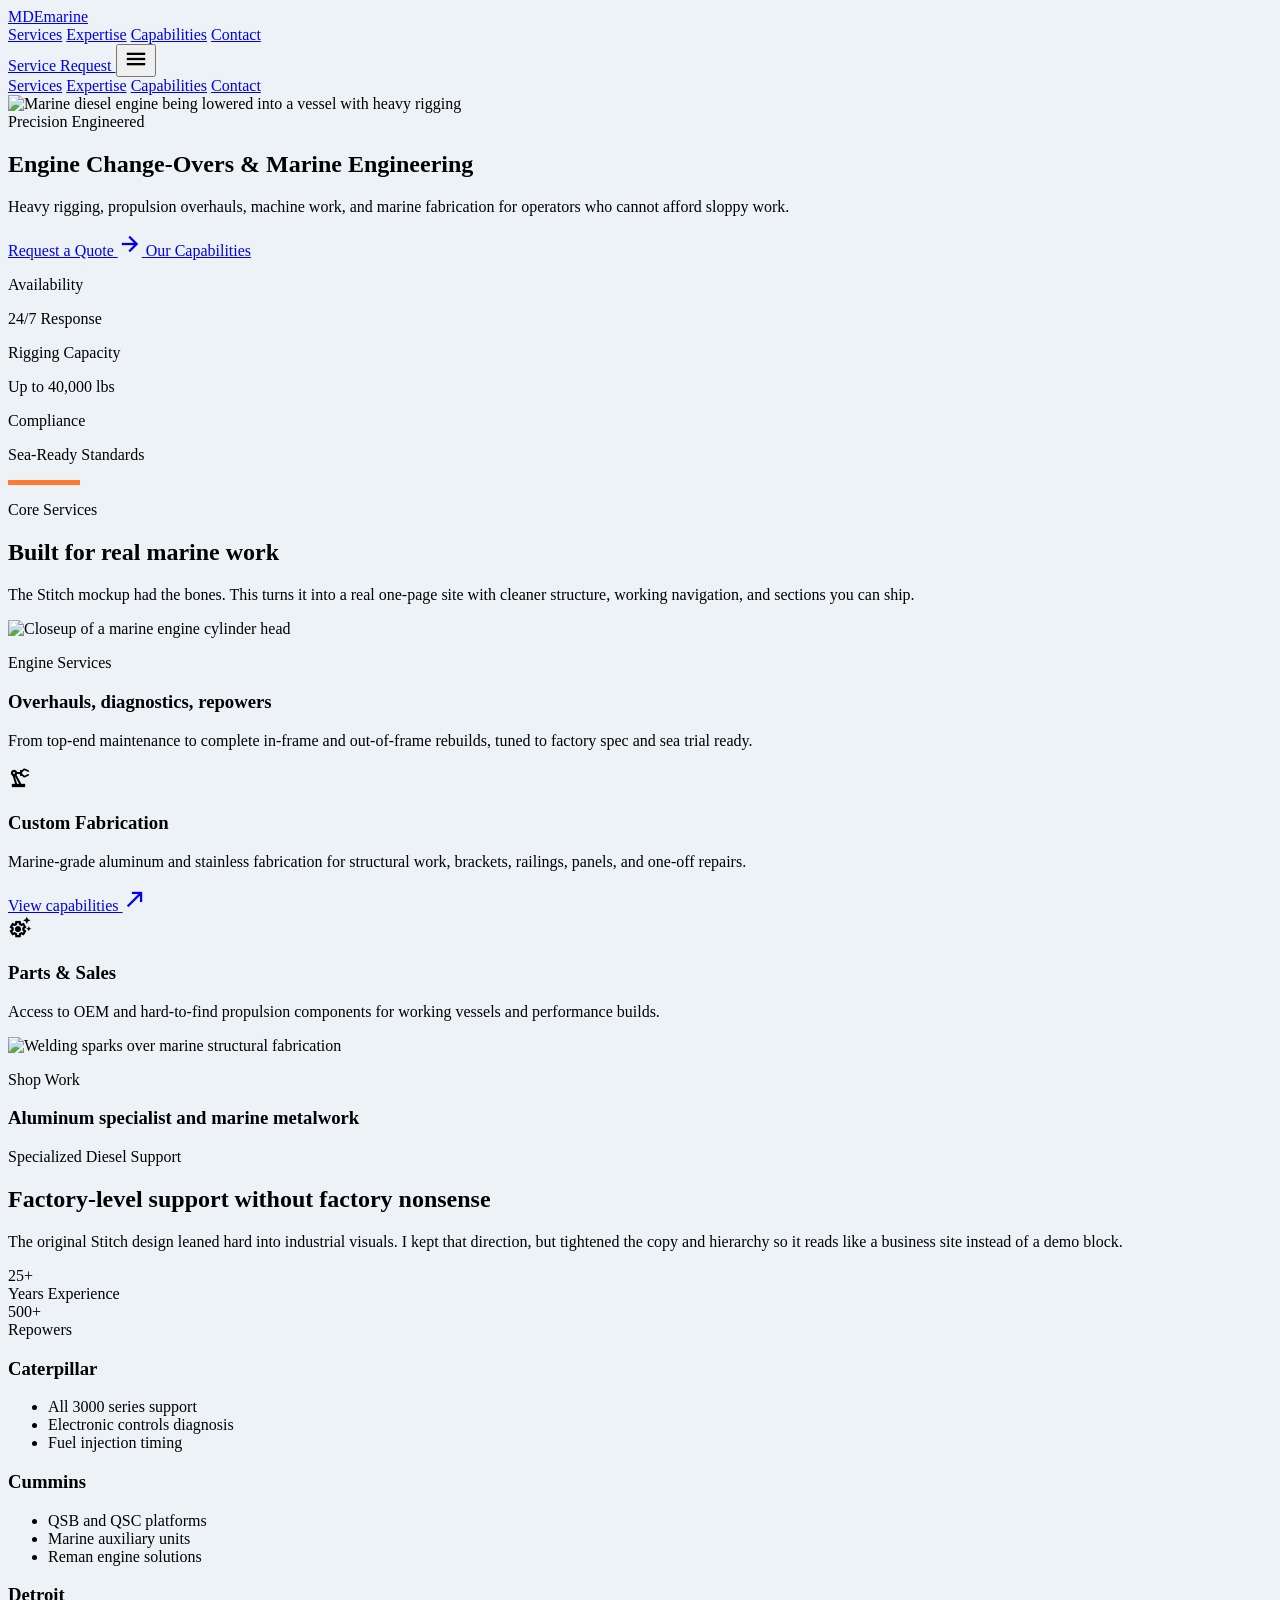
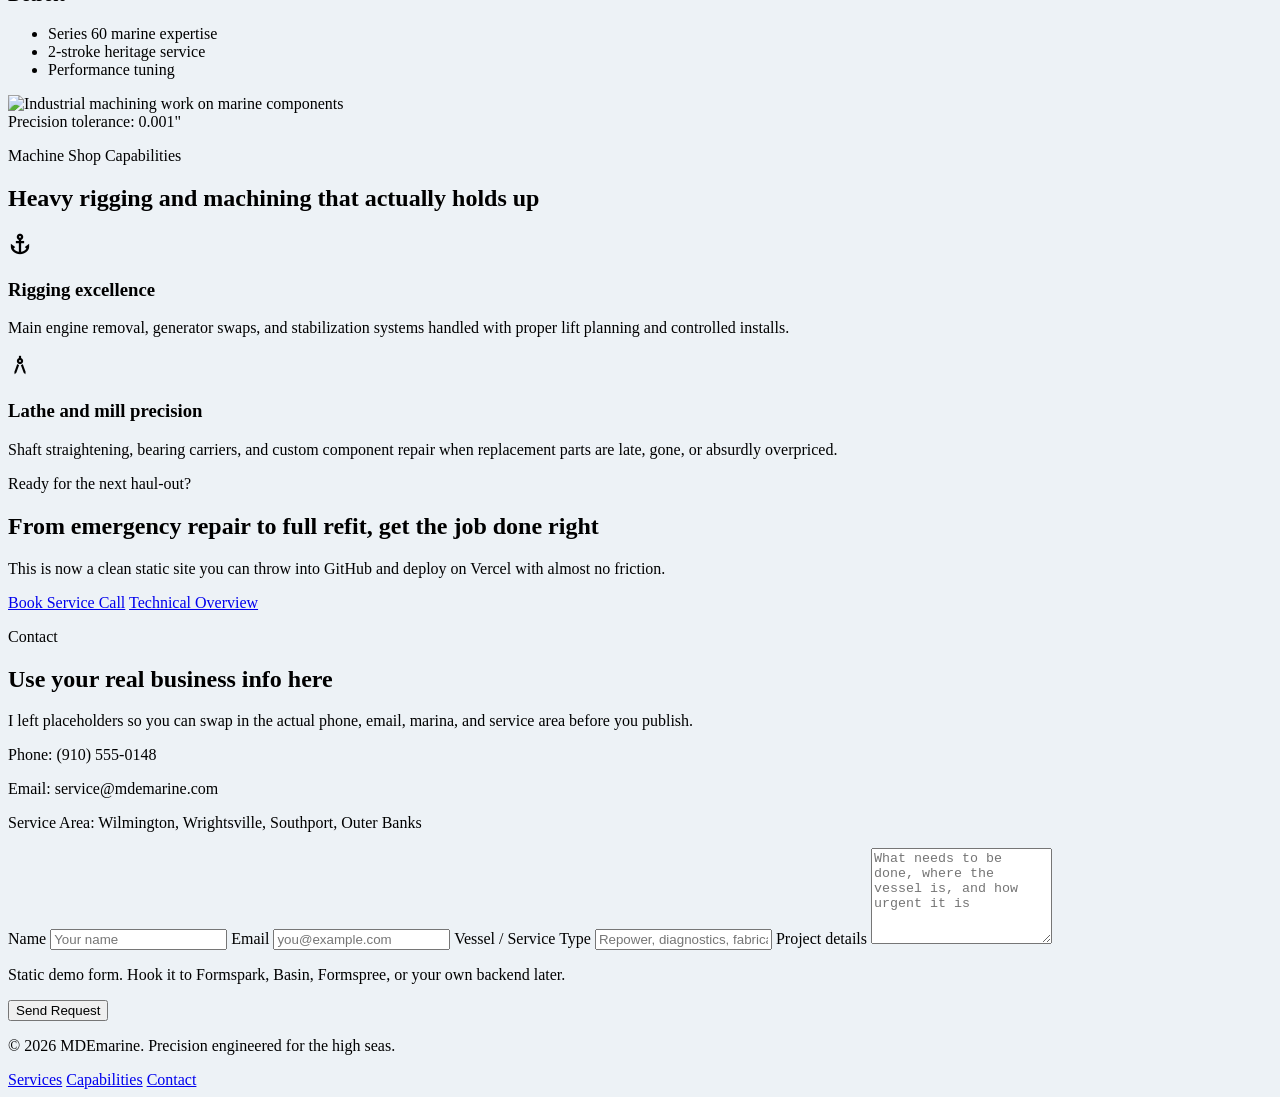
==== index.html @ b3fc0931 "Initial site from Google Stitch export" ====
<!DOCTYPE html>
<html lang="en" class="scroll-smooth">
  <head>
    <meta charset="UTF-8" />
    <meta name="viewport" content="width=device-width, initial-scale=1.0" />
    <title>MDEmarine | Precision Marine Engineering</title>
    <meta
      name="description"
      content="MDEmarine delivers engine change-overs, heavy rigging, marine fabrication, and propulsion support for demanding vessels."
    />
    <script src="https://cdn.tailwindcss.com?plugins=forms"></script>
    <script>
      tailwind.config = {
        theme: {
          extend: {
            colors: {
              ink: '#09111a',
              steel: '#102238',
              navy: '#0d1b2f',
              hull: '#17375b',
              surf: '#edf2f6',
              mist: '#c7d2dc',
              ember: '#ff7b31',
              emberSoft: '#ffb387',
              slateLine: '#30465d',
            },
            fontFamily: {
              display: ['"Barlow Condensed"', 'sans-serif'],
              body: ['"IBM Plex Sans"', 'sans-serif'],
            },
            boxShadow: {
              panel: '0 24px 80px rgba(9, 17, 26, 0.18)',
            },
            backgroundImage: {
              grid: 'linear-gradient(rgba(255,255,255,.05) 1px, transparent 1px), linear-gradient(90deg, rgba(255,255,255,.05) 1px, transparent 1px)',
              noise:
                'radial-gradient(circle at 20% 20%, rgba(255,255,255,.12), transparent 30%), radial-gradient(circle at 80% 0%, rgba(255,123,49,.12), transparent 25%), linear-gradient(135deg, rgba(255,255,255,.02), rgba(255,255,255,0))',
            },
          },
        },
      };
    </script>
    <link rel="preconnect" href="https://fonts.googleapis.com" />
    <link rel="preconnect" href="https://fonts.gstatic.com" crossorigin />
    <link
      href="https://fonts.googleapis.com/css2?family=Barlow+Condensed:wght@400;500;600;700;800&family=IBM+Plex+Sans:wght@300;400;500;600;700&family=Material+Symbols+Outlined:opsz,wght,FILL,GRAD@24,500,0,0"
      rel="stylesheet"
    />
    <style>
      body {
        background: #edf2f6;
      }

      .material-symbols-outlined {
        font-variation-settings: 'FILL' 0, 'wght' 500, 'GRAD' 0, 'opsz' 24;
      }

      .hero-mask {
        background:
          linear-gradient(90deg, rgba(9, 17, 26, 0.92) 0%, rgba(9, 17, 26, 0.82) 40%, rgba(9, 17, 26, 0.2) 100%),
          linear-gradient(180deg, rgba(255, 123, 49, 0.12), rgba(255, 123, 49, 0));
      }

      .section-line::before {
        content: '';
        display: block;
        width: 4.5rem;
        height: 0.35rem;
        margin-bottom: 1rem;
        background: #ff7b31;
      }
    </style>
  </head>
  <body class="font-body text-ink antialiased">
    <header class="fixed inset-x-0 top-0 z-50 border-b border-white/10 bg-navy/80 backdrop-blur-xl">
      <div class="mx-auto flex max-w-7xl items-center justify-between px-6 py-4 lg:px-8">
        <a href="#top" class="font-display text-3xl font-bold uppercase tracking-[0.18em] text-white">MDEmarine</a>

        <nav class="hidden items-center gap-8 md:flex">
          <a href="#services" class="text-sm font-medium uppercase tracking-[0.2em] text-mist transition hover:text-white">Services</a>
          <a href="#expertise" class="text-sm font-medium uppercase tracking-[0.2em] text-mist transition hover:text-white">Expertise</a>
          <a href="#capabilities" class="text-sm font-medium uppercase tracking-[0.2em] text-mist transition hover:text-white">Capabilities</a>
          <a href="#contact" class="text-sm font-medium uppercase tracking-[0.2em] text-mist transition hover:text-white">Contact</a>
        </nav>

        <a
          href="#contact"
          class="hidden border border-ember bg-ember px-5 py-2 text-sm font-semibold uppercase tracking-[0.18em] text-white transition hover:bg-ember/90 md:inline-flex"
        >
          Service Request
        </a>

        <button
          id="menuButton"
          type="button"
          class="inline-flex items-center justify-center text-white md:hidden"
          aria-label="Open navigation"
          aria-expanded="false"
        >
          <span class="material-symbols-outlined">menu</span>
        </button>
      </div>

      <div id="mobileMenu" class="hidden border-t border-white/10 bg-navy px-6 py-4 md:hidden">
        <div class="flex flex-col gap-4">
          <a href="#services" class="text-sm uppercase tracking-[0.2em] text-mist">Services</a>
          <a href="#expertise" class="text-sm uppercase tracking-[0.2em] text-mist">Expertise</a>
          <a href="#capabilities" class="text-sm uppercase tracking-[0.2em] text-mist">Capabilities</a>
          <a href="#contact" class="text-sm uppercase tracking-[0.2em] text-mist">Contact</a>
        </div>
      </div>
    </header>

    <main id="top">
      <section class="relative isolate min-h-screen overflow-hidden bg-ink pt-24">
        <img
          src="https://lh3.googleusercontent.com/aida-public/[base64]"
          alt="Marine diesel engine being lowered into a vessel with heavy rigging"
          class="absolute inset-0 h-full w-full object-cover opacity-50"
        />
        <div class="hero-mask absolute inset-0"></div>
        <div class="absolute inset-0 bg-grid bg-[size:56px_56px] opacity-20"></div>

        <div class="relative mx-auto grid min-h-[calc(100vh-6rem)] max-w-7xl items-center gap-12 px-6 py-16 lg:grid-cols-[1.15fr_0.85fr] lg:px-8">
          <div>
            <div class="mb-6 inline-flex items-center gap-3 border border-white/15 bg-white/5 px-4 py-2 text-xs font-semibold uppercase tracking-[0.28em] text-emberSoft">
              Precision Engineered
            </div>
            <h1 class="max-w-4xl font-display text-6xl font-extrabold uppercase leading-[0.9] tracking-[0.04em] text-white md:text-8xl">
              Engine Change-Overs <span class="text-ember">&amp;</span> Marine Engineering
            </h1>
            <p class="mt-8 max-w-2xl text-lg leading-8 text-slate-200 md:text-xl">
              Heavy rigging, propulsion overhauls, machine work, and marine fabrication for operators who cannot afford sloppy work.
            </p>
            <div class="mt-10 flex flex-col gap-4 sm:flex-row">
              <a
                href="#contact"
                class="inline-flex items-center justify-center gap-3 border border-ember bg-ember px-8 py-4 text-sm font-semibold uppercase tracking-[0.22em] text-white transition hover:bg-ember/90"
              >
                Request a Quote
                <span class="material-symbols-outlined text-base">arrow_forward</span>
              </a>
              <a
                href="#services"
                class="inline-flex items-center justify-center border border-white/20 px-8 py-4 text-sm font-semibold uppercase tracking-[0.22em] text-white transition hover:bg-white/10"
              >
                Our Capabilities
              </a>
            </div>
          </div>

          <div class="self-end lg:justify-self-end">
            <div class="border border-white/10 bg-white/5 p-6 shadow-panel backdrop-blur-sm">
              <div class="grid gap-6 sm:grid-cols-3 lg:grid-cols-1">
                <div>
                  <p class="text-xs font-semibold uppercase tracking-[0.24em] text-emberSoft">Availability</p>
                  <p class="mt-2 font-display text-3xl uppercase tracking-[0.08em] text-white">24/7 Response</p>
                </div>
                <div>
                  <p class="text-xs font-semibold uppercase tracking-[0.24em] text-emberSoft">Rigging Capacity</p>
                  <p class="mt-2 font-display text-3xl uppercase tracking-[0.08em] text-white">Up to 40,000 lbs</p>
                </div>
                <div>
                  <p class="text-xs font-semibold uppercase tracking-[0.24em] text-emberSoft">Compliance</p>
                  <p class="mt-2 font-display text-3xl uppercase tracking-[0.08em] text-white">Sea-Ready Standards</p>
                </div>
              </div>
            </div>
          </div>
        </div>
      </section>

      <section id="services" class="bg-surf py-24 lg:py-32">
        <div class="mx-auto max-w-7xl px-6 lg:px-8">
          <div class="section-line max-w-2xl">
            <p class="text-sm font-semibold uppercase tracking-[0.25em] text-ember">Core Services</p>
            <h2 class="mt-3 font-display text-5xl font-bold uppercase tracking-[0.06em] text-navy md:text-6xl">Built for real marine work</h2>
            <p class="mt-5 text-lg leading-8 text-slate-700">
              The Stitch mockup had the bones. This turns it into a real one-page site with cleaner structure, working navigation, and sections you can ship.
            </p>
          </div>

          <div class="mt-14 grid gap-6 md:grid-cols-12">
            <article class="group relative overflow-hidden border border-slate-200 bg-white shadow-panel md:col-span-8">
              <img
                src="https://lh3.googleusercontent.com/aida/[base64]"
                alt="Closeup of a marine engine cylinder head"
                class="h-full min-h-[22rem] w-full object-cover transition duration-700 group-hover:scale-105"
              />
              <div class="absolute inset-0 bg-gradient-to-t from-ink via-ink/35 to-transparent"></div>
              <div class="absolute inset-x-0 bottom-0 p-8 md:p-10">
                <p class="text-xs font-semibold uppercase tracking-[0.24em] text-emberSoft">Engine Services</p>
                <h3 class="mt-3 font-display text-4xl font-bold uppercase tracking-[0.08em] text-white md:text-5xl">Overhauls, diagnostics, repowers</h3>
                <p class="mt-4 max-w-xl text-base leading-7 text-slate-200">
                  From top-end maintenance to complete in-frame and out-of-frame rebuilds, tuned to factory spec and sea trial ready.
                </p>
              </div>
            </article>

            <article class="flex flex-col justify-between border border-slate-200 bg-white p-8 shadow-panel md:col-span-4">
              <div>
                <span class="material-symbols-outlined text-5xl text-navy">precision_manufacturing</span>
                <h3 class="mt-6 font-display text-3xl font-bold uppercase tracking-[0.08em] text-navy">Custom Fabrication</h3>
                <p class="mt-4 leading-7 text-slate-700">
                  Marine-grade aluminum and stainless fabrication for structural work, brackets, railings, panels, and one-off repairs.
                </p>
              </div>
              <a href="#contact" class="mt-8 inline-flex items-center gap-2 text-sm font-semibold uppercase tracking-[0.2em] text-ember transition hover:translate-x-1">
                View capabilities <span class="material-symbols-outlined text-base">north_east</span>
              </a>
            </article>

            <article class="border border-slate-200 bg-navy p-8 text-white shadow-panel md:col-span-4">
              <span class="material-symbols-outlined text-5xl text-emberSoft">settings_suggest</span>
              <h3 class="mt-6 font-display text-3xl font-bold uppercase tracking-[0.08em]">Parts &amp; Sales</h3>
              <p class="mt-4 leading-7 text-slate-300">
                Access to OEM and hard-to-find propulsion components for working vessels and performance builds.
              </p>
            </article>

            <article class="group relative overflow-hidden border border-slate-200 bg-white shadow-panel md:col-span-8">
              <img
                src="https://lh3.googleusercontent.com/aida-public/[base64]"
                alt="Welding sparks over marine structural fabrication"
                class="h-full min-h-[20rem] w-full object-cover transition duration-700 group-hover:scale-105"
              />
              <div class="absolute inset-0 bg-gradient-to-t from-ink via-transparent to-transparent"></div>
              <div class="absolute inset-x-0 bottom-0 p-8 md:p-10">
                <p class="text-xs font-semibold uppercase tracking-[0.24em] text-emberSoft">Shop Work</p>
                <h3 class="font-display text-4xl font-bold uppercase tracking-[0.08em] text-white">Aluminum specialist and marine metalwork</h3>
              </div>
            </article>
          </div>
        </div>
      </section>

      <section id="expertise" class="bg-white py-24 lg:py-32">
        <div class="mx-auto max-w-7xl px-6 lg:px-8">
          <div class="flex flex-col gap-8 border-b border-slate-200 pb-12 md:flex-row md:items-end md:justify-between">
            <div class="max-w-3xl">
              <p class="text-sm font-semibold uppercase tracking-[0.25em] text-ember">Specialized Diesel Support</p>
              <h2 class="mt-3 font-display text-5xl font-bold uppercase tracking-[0.06em] text-navy md:text-6xl">Factory-level support without factory nonsense</h2>
              <p class="mt-5 text-lg leading-8 text-slate-700">
                The original Stitch design leaned hard into industrial visuals. I kept that direction, but tightened the copy and hierarchy so it reads like a business site instead of a demo block.
              </p>
            </div>
            <div class="grid grid-cols-2 gap-6 text-center">
              <div class="border border-slate-200 px-8 py-6">
                <div class="font-display text-5xl font-bold uppercase tracking-[0.08em] text-navy">25+</div>
                <div class="mt-2 text-xs font-semibold uppercase tracking-[0.24em] text-ember">Years Experience</div>
              </div>
              <div class="border border-slate-200 px-8 py-6">
                <div class="font-display text-5xl font-bold uppercase tracking-[0.08em] text-navy">500+</div>
                <div class="mt-2 text-xs font-semibold uppercase tracking-[0.24em] text-ember">Repowers</div>
              </div>
            </div>
          </div>

          <div class="mt-12 grid gap-6 md:grid-cols-3">
            <article class="border-l-4 border-navy bg-surf p-8 transition hover:bg-navy hover:text-white">
              <h3 class="font-display text-4xl font-bold uppercase tracking-[0.08em]">Caterpillar</h3>
              <ul class="mt-6 space-y-3 text-sm leading-7 text-slate-700 hover:text-white">
                <li>All 3000 series support</li>
                <li>Electronic controls diagnosis</li>
                <li>Fuel injection timing</li>
              </ul>
            </article>
            <article class="border-l-4 border-ember bg-surf p-8 transition hover:bg-navy hover:text-white">
              <h3 class="font-display text-4xl font-bold uppercase tracking-[0.08em]">Cummins</h3>
              <ul class="mt-6 space-y-3 text-sm leading-7 text-slate-700 hover:text-white">
                <li>QSB and QSC platforms</li>
                <li>Marine auxiliary units</li>
                <li>Reman engine solutions</li>
              </ul>
            </article>
            <article class="border-l-4 border-navy bg-surf p-8 transition hover:bg-navy hover:text-white">
              <h3 class="font-display text-4xl font-bold uppercase tracking-[0.08em]">Detroit</h3>
              <ul class="mt-6 space-y-3 text-sm leading-7 text-slate-700 hover:text-white">
                <li>Series 60 marine expertise</li>
                <li>2-stroke heritage service</li>
                <li>Performance tuning</li>
              </ul>
            </article>
          </div>
        </div>
      </section>

      <section id="capabilities" class="overflow-hidden bg-navy py-24 text-white lg:py-32">
        <div class="mx-auto grid max-w-7xl gap-14 px-6 lg:grid-cols-2 lg:px-8">
          <div class="relative">
            <div class="absolute -left-8 -top-8 h-32 w-32 border border-white/10"></div>
            <img
              src="https://lh3.googleusercontent.com/aida-public/[base64]"
              alt="Industrial machining work on marine components"
              class="relative z-10 h-full min-h-[28rem] w-full object-cover shadow-panel"
            />
            <div class="absolute -bottom-6 right-6 z-20 border border-ember bg-ember px-6 py-4 font-display text-2xl font-bold uppercase tracking-[0.08em] text-white">
              Precision tolerance: 0.001"
            </div>
          </div>

          <div class="self-center">
            <p class="text-sm font-semibold uppercase tracking-[0.25em] text-emberSoft">Machine Shop Capabilities</p>
            <h2 class="mt-3 font-display text-5xl font-bold uppercase tracking-[0.06em] md:text-6xl">Heavy rigging and machining that actually holds up</h2>
            <div class="mt-10 space-y-8">
              <div class="flex gap-5 border-l border-white/15 pl-6">
                <div class="flex h-12 w-12 shrink-0 items-center justify-center border border-white/15 bg-white/5">
                  <span class="material-symbols-outlined text-emberSoft">anchor</span>
                </div>
                <div>
                  <h3 class="font-display text-3xl font-bold uppercase tracking-[0.08em]">Rigging excellence</h3>
                  <p class="mt-3 max-w-xl leading-7 text-slate-300">
                    Main engine removal, generator swaps, and stabilization systems handled with proper lift planning and controlled installs.
                  </p>
                </div>
              </div>
              <div class="flex gap-5 border-l border-white/15 pl-6">
                <div class="flex h-12 w-12 shrink-0 items-center justify-center border border-white/15 bg-white/5">
                  <span class="material-symbols-outlined text-emberSoft">architecture</span>
                </div>
                <div>
                  <h3 class="font-display text-3xl font-bold uppercase tracking-[0.08em]">Lathe and mill precision</h3>
                  <p class="mt-3 max-w-xl leading-7 text-slate-300">
                    Shaft straightening, bearing carriers, and custom component repair when replacement parts are late, gone, or absurdly overpriced.
                  </p>
                </div>
              </div>
            </div>
          </div>
        </div>
      </section>

      <section class="relative overflow-hidden bg-ink py-24 text-white">
        <div class="absolute inset-0 bg-noise opacity-80"></div>
        <div class="relative mx-auto max-w-5xl px-6 text-center lg:px-8">
          <p class="text-sm font-semibold uppercase tracking-[0.25em] text-emberSoft">Ready for the next haul-out?</p>
          <h2 class="mt-4 font-display text-5xl font-bold uppercase tracking-[0.06em] md:text-7xl">From emergency repair to full refit, get the job done right</h2>
          <p class="mx-auto mt-6 max-w-3xl text-lg leading-8 text-slate-300">
            This is now a clean static site you can throw into GitHub and deploy on Vercel with almost no friction.
          </p>
          <div class="mt-10 flex flex-col justify-center gap-4 sm:flex-row">
            <a href="#contact" class="inline-flex justify-center border border-ember bg-ember px-8 py-4 text-sm font-semibold uppercase tracking-[0.22em] text-white transition hover:bg-ember/90">Book Service Call</a>
            <a href="#services" class="inline-flex justify-center border border-white/20 px-8 py-4 text-sm font-semibold uppercase tracking-[0.22em] text-white transition hover:bg-white/10">Technical Overview</a>
          </div>
        </div>
      </section>

      <section id="contact" class="bg-surf py-24 lg:py-32">
        <div class="mx-auto grid max-w-7xl gap-8 px-6 lg:grid-cols-[0.9fr_1.1fr] lg:px-8">
          <div class="border border-slate-200 bg-white p-8 shadow-panel md:p-10">
            <p class="text-sm font-semibold uppercase tracking-[0.25em] text-ember">Contact</p>
            <h2 class="mt-3 font-display text-5xl font-bold uppercase tracking-[0.06em] text-navy">Use your real business info here</h2>
            <p class="mt-5 leading-7 text-slate-700">
              I left placeholders so you can swap in the actual phone, email, marina, and service area before you publish.
            </p>
            <div class="mt-8 space-y-5 text-sm uppercase tracking-[0.2em] text-slate-600">
              <p>Phone: (910) 555-0148</p>
              <p>Email: service@mdemarine.com</p>
              <p>Service Area: Wilmington, Wrightsville, Southport, Outer Banks</p>
            </div>
          </div>

          <form class="border border-slate-200 bg-white p-8 shadow-panel md:p-10">
            <div class="grid gap-6 md:grid-cols-2">
              <label class="block text-sm font-medium text-slate-700">
                Name
                <input type="text" class="mt-2 w-full border-slate-300 px-4 py-3 focus:border-navy focus:ring-navy" placeholder="Your name" />
              </label>
              <label class="block text-sm font-medium text-slate-700">
                Email
                <input type="email" class="mt-2 w-full border-slate-300 px-4 py-3 focus:border-navy focus:ring-navy" placeholder="you@example.com" />
              </label>
              <label class="block text-sm font-medium text-slate-700 md:col-span-2">
                Vessel / Service Type
                <input type="text" class="mt-2 w-full border-slate-300 px-4 py-3 focus:border-navy focus:ring-navy" placeholder="Repower, diagnostics, fabrication, rigging" />
              </label>
              <label class="block text-sm font-medium text-slate-700 md:col-span-2">
                Project details
                <textarea rows="6" class="mt-2 w-full border-slate-300 px-4 py-3 focus:border-navy focus:ring-navy" placeholder="What needs to be done, where the vessel is, and how urgent it is"></textarea>
              </label>
            </div>
            <div class="mt-6 flex flex-col gap-4 sm:flex-row sm:items-center sm:justify-between">
              <p class="text-sm text-slate-500">Static demo form. Hook it to Formspark, Basin, Formspree, or your own backend later.</p>
              <button type="button" class="inline-flex justify-center border border-ember bg-ember px-8 py-4 text-sm font-semibold uppercase tracking-[0.22em] text-white transition hover:bg-ember/90">
                Send Request
              </button>
            </div>
          </form>
        </div>
      </section>
    </main>

    <footer class="border-t border-white/10 bg-navy py-10 text-white">
      <div class="mx-auto flex max-w-7xl flex-col gap-4 px-6 text-sm uppercase tracking-[0.18em] text-slate-400 md:flex-row md:items-center md:justify-between lg:px-8">
        <p>© 2026 MDEmarine. Precision engineered for the high seas.</p>
        <div class="flex flex-wrap gap-6">
          <a href="#services" class="transition hover:text-white">Services</a>
          <a href="#capabilities" class="transition hover:text-white">Capabilities</a>
          <a href="#contact" class="transition hover:text-white">Contact</a>
        </div>
      </div>
    </footer>

    <script>
      const menuButton = document.getElementById('menuButton');
      const mobileMenu = document.getElementById('mobileMenu');

      menuButton?.addEventListener('click', () => {
        const isHidden = mobileMenu.classList.toggle('hidden');
        menuButton.setAttribute('aria-expanded', String(!isHidden));
      });

      mobileMenu?.querySelectorAll('a').forEach((link) => {
        link.addEventListener('click', () => {
          mobileMenu.classList.add('hidden');
          menuButton.setAttribute('aria-expanded', 'false');
        });
      });
    </script>
  </body>
</html>
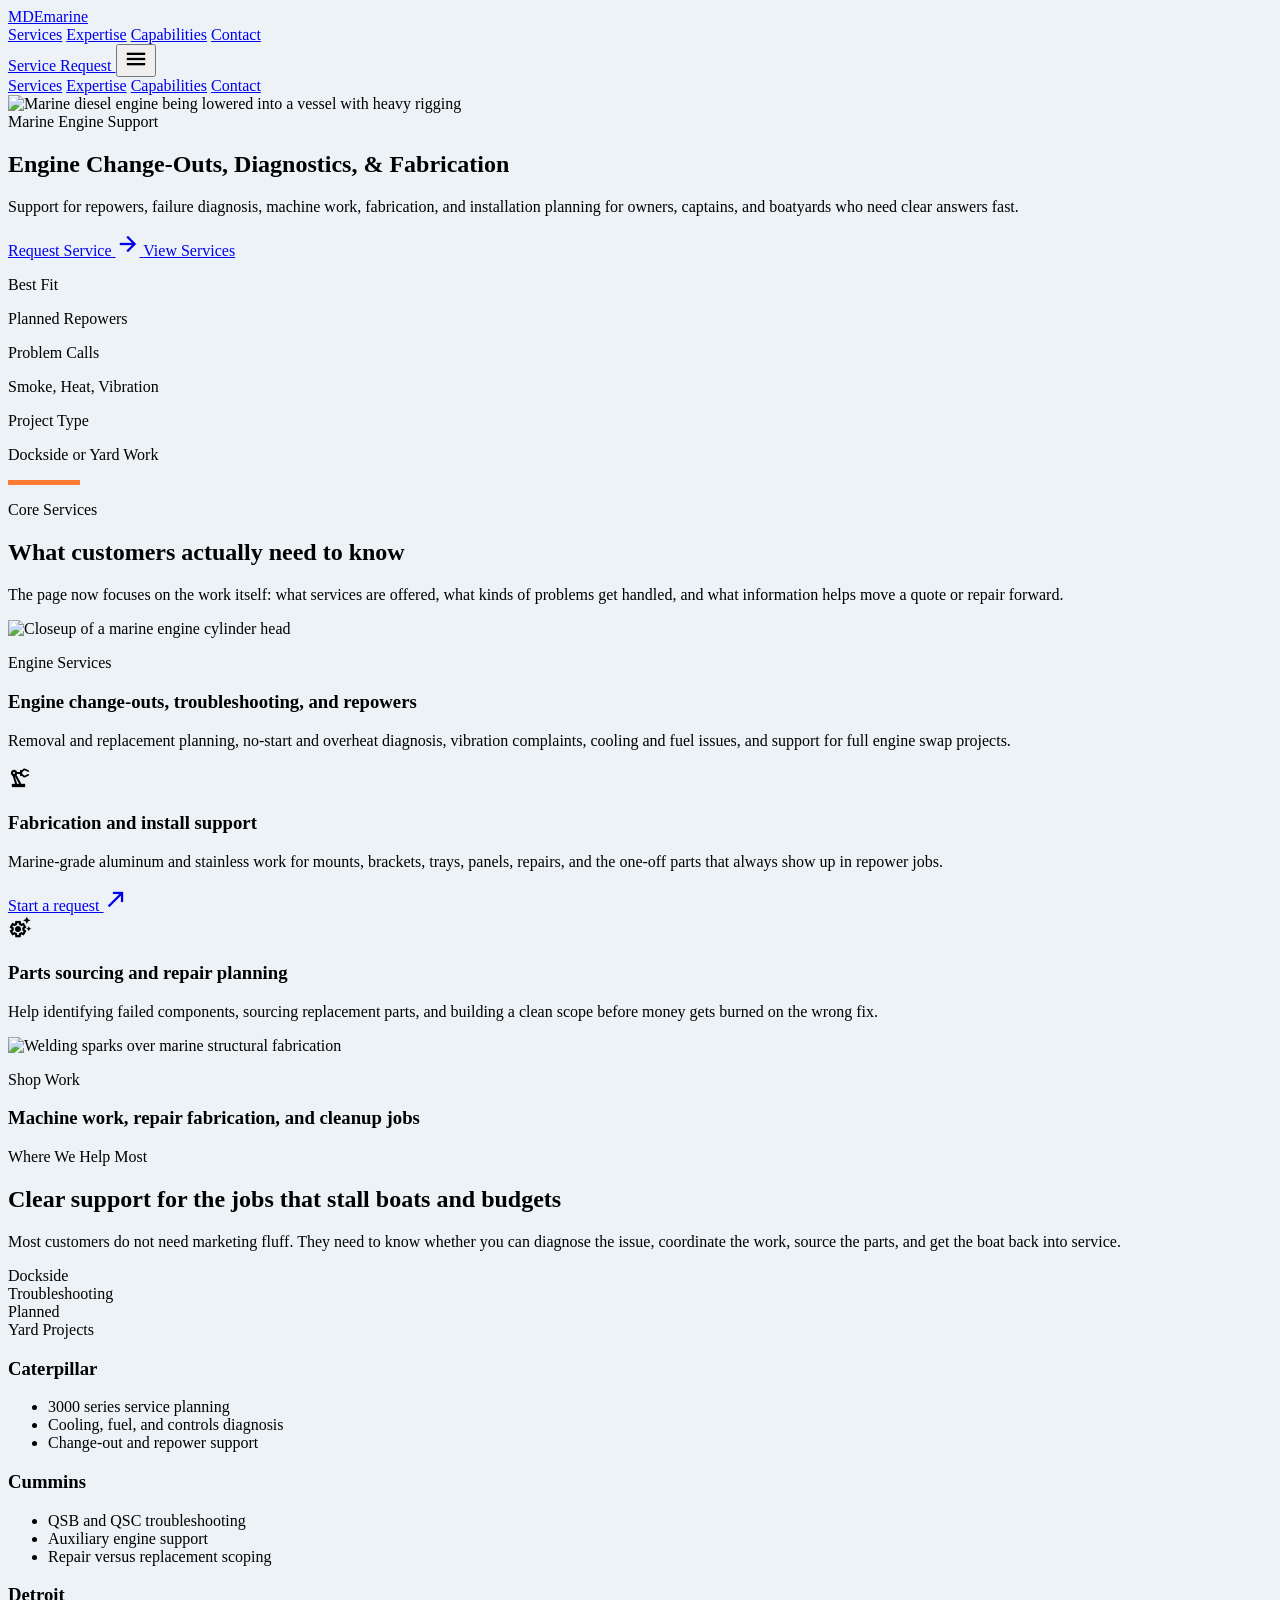
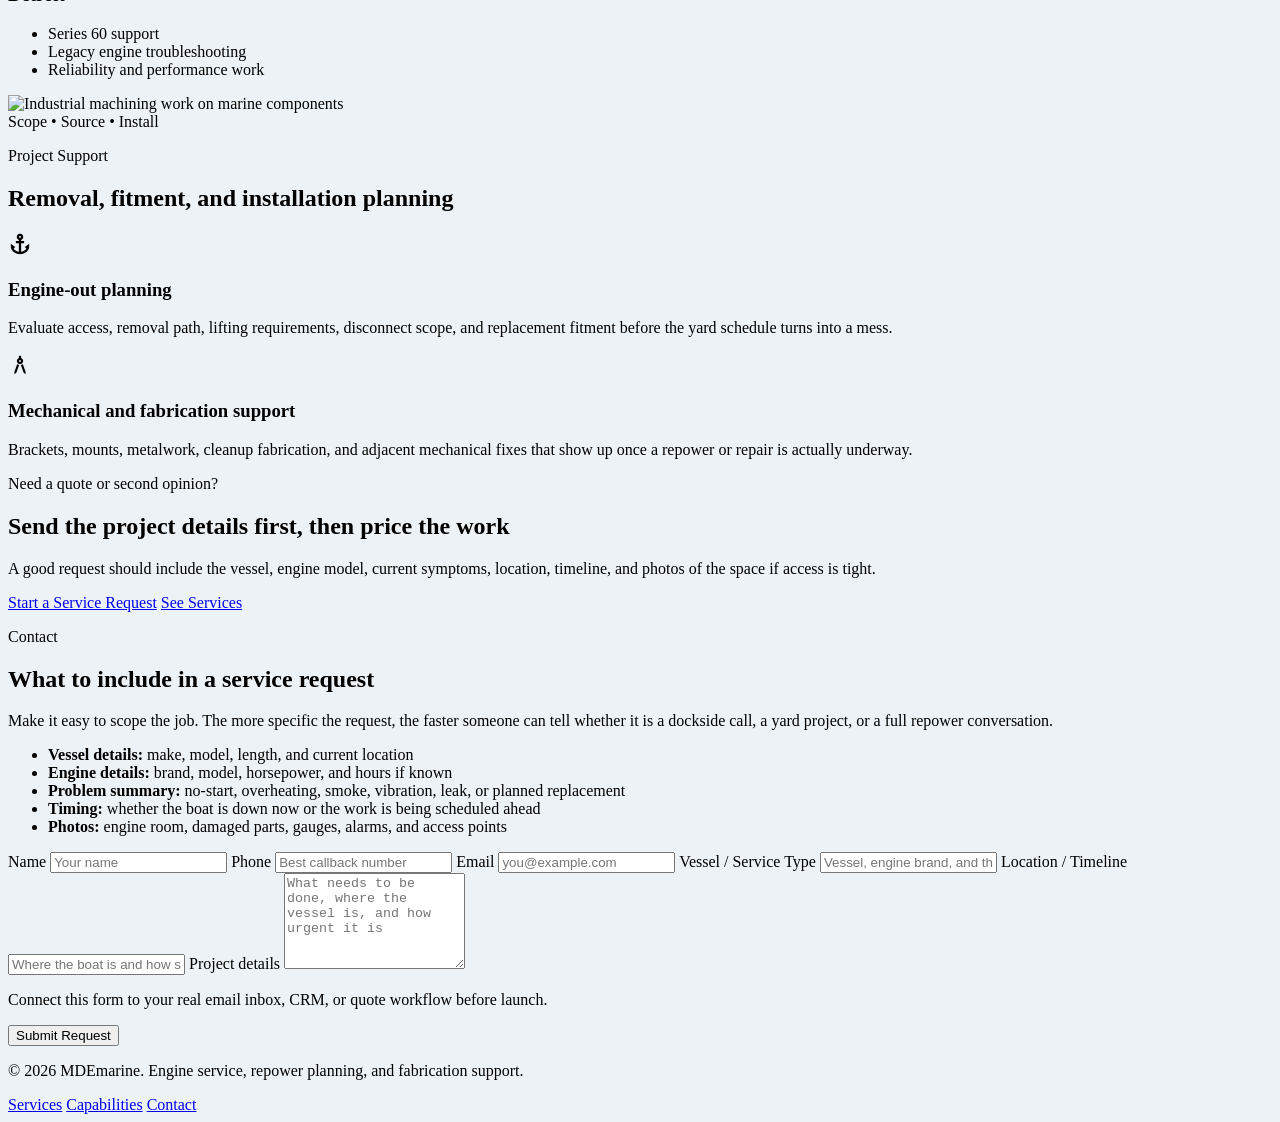
==== commit 64c39bbf: "Refine website copy and remove Stitch filler" ====
--- a/index.html
+++ b/index.html
@@ -6,7 +6,7 @@
     <title>MDEmarine | Precision Marine Engineering</title>
     <meta
       name="description"
-      content="MDEmarine delivers engine change-overs, heavy rigging, marine fabrication, and propulsion support for demanding vessels."
+      content="Marine engine change-outs, diagnostics, fabrication, parts sourcing, and project support for repowers, repairs, and dockside troubleshooting."
     />
     <script src="https://cdn.tailwindcss.com?plugins=forms"></script>
     <script>
@@ -124,27 +124,27 @@
         <div class="relative mx-auto grid min-h-[calc(100vh-6rem)] max-w-7xl items-center gap-12 px-6 py-16 lg:grid-cols-[1.15fr_0.85fr] lg:px-8">
           <div>
             <div class="mb-6 inline-flex items-center gap-3 border border-white/15 bg-white/5 px-4 py-2 text-xs font-semibold uppercase tracking-[0.28em] text-emberSoft">
-              Precision Engineered
+              Marine Engine Support
             </div>
             <h1 class="max-w-4xl font-display text-6xl font-extrabold uppercase leading-[0.9] tracking-[0.04em] text-white md:text-8xl">
-              Engine Change-Overs <span class="text-ember">&amp;</span> Marine Engineering
+              Engine Change-Outs, Diagnostics, <span class="text-ember">&amp;</span> Fabrication
             </h1>
             <p class="mt-8 max-w-2xl text-lg leading-8 text-slate-200 md:text-xl">
-              Heavy rigging, propulsion overhauls, machine work, and marine fabrication for operators who cannot afford sloppy work.
+              Support for repowers, failure diagnosis, machine work, fabrication, and installation planning for owners, captains, and boatyards who need clear answers fast.
             </p>
             <div class="mt-10 flex flex-col gap-4 sm:flex-row">
               <a
                 href="#contact"
                 class="inline-flex items-center justify-center gap-3 border border-ember bg-ember px-8 py-4 text-sm font-semibold uppercase tracking-[0.22em] text-white transition hover:bg-ember/90"
               >
-                Request a Quote
+                Request Service
                 <span class="material-symbols-outlined text-base">arrow_forward</span>
               </a>
               <a
                 href="#services"
                 class="inline-flex items-center justify-center border border-white/20 px-8 py-4 text-sm font-semibold uppercase tracking-[0.22em] text-white transition hover:bg-white/10"
               >
-                Our Capabilities
+                View Services
               </a>
             </div>
           </div>
@@ -153,16 +153,16 @@
             <div class="border border-white/10 bg-white/5 p-6 shadow-panel backdrop-blur-sm">
               <div class="grid gap-6 sm:grid-cols-3 lg:grid-cols-1">
                 <div>
-                  <p class="text-xs font-semibold uppercase tracking-[0.24em] text-emberSoft">Availability</p>
-                  <p class="mt-2 font-display text-3xl uppercase tracking-[0.08em] text-white">24/7 Response</p>
+                  <p class="text-xs font-semibold uppercase tracking-[0.24em] text-emberSoft">Best Fit</p>
+                  <p class="mt-2 font-display text-3xl uppercase tracking-[0.08em] text-white">Planned Repowers</p>
                 </div>
                 <div>
-                  <p class="text-xs font-semibold uppercase tracking-[0.24em] text-emberSoft">Rigging Capacity</p>
-                  <p class="mt-2 font-display text-3xl uppercase tracking-[0.08em] text-white">Up to 40,000 lbs</p>
+                  <p class="text-xs font-semibold uppercase tracking-[0.24em] text-emberSoft">Problem Calls</p>
+                  <p class="mt-2 font-display text-3xl uppercase tracking-[0.08em] text-white">Smoke, Heat, Vibration</p>
                 </div>
                 <div>
-                  <p class="text-xs font-semibold uppercase tracking-[0.24em] text-emberSoft">Compliance</p>
-                  <p class="mt-2 font-display text-3xl uppercase tracking-[0.08em] text-white">Sea-Ready Standards</p>
+                  <p class="text-xs font-semibold uppercase tracking-[0.24em] text-emberSoft">Project Type</p>
+                  <p class="mt-2 font-display text-3xl uppercase tracking-[0.08em] text-white">Dockside or Yard Work</p>
                 </div>
               </div>
             </div>
@@ -174,9 +174,9 @@
         <div class="mx-auto max-w-7xl px-6 lg:px-8">
           <div class="section-line max-w-2xl">
             <p class="text-sm font-semibold uppercase tracking-[0.25em] text-ember">Core Services</p>
-            <h2 class="mt-3 font-display text-5xl font-bold uppercase tracking-[0.06em] text-navy md:text-6xl">Built for real marine work</h2>
+            <h2 class="mt-3 font-display text-5xl font-bold uppercase tracking-[0.06em] text-navy md:text-6xl">What customers actually need to know</h2>
             <p class="mt-5 text-lg leading-8 text-slate-700">
-              The Stitch mockup had the bones. This turns it into a real one-page site with cleaner structure, working navigation, and sections you can ship.
+              The page now focuses on the work itself: what services are offered, what kinds of problems get handled, and what information helps move a quote or repair forward.
             </p>
           </div>
 
@@ -190,9 +190,9 @@
               <div class="absolute inset-0 bg-gradient-to-t from-ink via-ink/35 to-transparent"></div>
               <div class="absolute inset-x-0 bottom-0 p-8 md:p-10">
                 <p class="text-xs font-semibold uppercase tracking-[0.24em] text-emberSoft">Engine Services</p>
-                <h3 class="mt-3 font-display text-4xl font-bold uppercase tracking-[0.08em] text-white md:text-5xl">Overhauls, diagnostics, repowers</h3>
+                <h3 class="mt-3 font-display text-4xl font-bold uppercase tracking-[0.08em] text-white md:text-5xl">Engine change-outs, troubleshooting, and repowers</h3>
                 <p class="mt-4 max-w-xl text-base leading-7 text-slate-200">
-                  From top-end maintenance to complete in-frame and out-of-frame rebuilds, tuned to factory spec and sea trial ready.
+                  Removal and replacement planning, no-start and overheat diagnosis, vibration complaints, cooling and fuel issues, and support for full engine swap projects.
                 </p>
               </div>
             </article>
@@ -200,21 +200,21 @@
             <article class="flex flex-col justify-between border border-slate-200 bg-white p-8 shadow-panel md:col-span-4">
               <div>
                 <span class="material-symbols-outlined text-5xl text-navy">precision_manufacturing</span>
-                <h3 class="mt-6 font-display text-3xl font-bold uppercase tracking-[0.08em] text-navy">Custom Fabrication</h3>
+                <h3 class="mt-6 font-display text-3xl font-bold uppercase tracking-[0.08em] text-navy">Fabrication and install support</h3>
                 <p class="mt-4 leading-7 text-slate-700">
-                  Marine-grade aluminum and stainless fabrication for structural work, brackets, railings, panels, and one-off repairs.
+                  Marine-grade aluminum and stainless work for mounts, brackets, trays, panels, repairs, and the one-off parts that always show up in repower jobs.
                 </p>
               </div>
               <a href="#contact" class="mt-8 inline-flex items-center gap-2 text-sm font-semibold uppercase tracking-[0.2em] text-ember transition hover:translate-x-1">
-                View capabilities <span class="material-symbols-outlined text-base">north_east</span>
+                Start a request <span class="material-symbols-outlined text-base">north_east</span>
               </a>
             </article>
 
             <article class="border border-slate-200 bg-navy p-8 text-white shadow-panel md:col-span-4">
               <span class="material-symbols-outlined text-5xl text-emberSoft">settings_suggest</span>
-              <h3 class="mt-6 font-display text-3xl font-bold uppercase tracking-[0.08em]">Parts &amp; Sales</h3>
+              <h3 class="mt-6 font-display text-3xl font-bold uppercase tracking-[0.08em]">Parts sourcing and repair planning</h3>
               <p class="mt-4 leading-7 text-slate-300">
-                Access to OEM and hard-to-find propulsion components for working vessels and performance builds.
+                Help identifying failed components, sourcing replacement parts, and building a clean scope before money gets burned on the wrong fix.
               </p>
             </article>
 
@@ -227,7 +227,7 @@
               <div class="absolute inset-0 bg-gradient-to-t from-ink via-transparent to-transparent"></div>
               <div class="absolute inset-x-0 bottom-0 p-8 md:p-10">
                 <p class="text-xs font-semibold uppercase tracking-[0.24em] text-emberSoft">Shop Work</p>
-                <h3 class="font-display text-4xl font-bold uppercase tracking-[0.08em] text-white">Aluminum specialist and marine metalwork</h3>
+                <h3 class="font-display text-4xl font-bold uppercase tracking-[0.08em] text-white">Machine work, repair fabrication, and cleanup jobs</h3>
               </div>
             </article>
           </div>
@@ -238,20 +238,20 @@
         <div class="mx-auto max-w-7xl px-6 lg:px-8">
           <div class="flex flex-col gap-8 border-b border-slate-200 pb-12 md:flex-row md:items-end md:justify-between">
             <div class="max-w-3xl">
-              <p class="text-sm font-semibold uppercase tracking-[0.25em] text-ember">Specialized Diesel Support</p>
-              <h2 class="mt-3 font-display text-5xl font-bold uppercase tracking-[0.06em] text-navy md:text-6xl">Factory-level support without factory nonsense</h2>
+              <p class="text-sm font-semibold uppercase tracking-[0.25em] text-ember">Where We Help Most</p>
+              <h2 class="mt-3 font-display text-5xl font-bold uppercase tracking-[0.06em] text-navy md:text-6xl">Clear support for the jobs that stall boats and budgets</h2>
               <p class="mt-5 text-lg leading-8 text-slate-700">
-                The original Stitch design leaned hard into industrial visuals. I kept that direction, but tightened the copy and hierarchy so it reads like a business site instead of a demo block.
+                Most customers do not need marketing fluff. They need to know whether you can diagnose the issue, coordinate the work, source the parts, and get the boat back into service.
               </p>
             </div>
             <div class="grid grid-cols-2 gap-6 text-center">
               <div class="border border-slate-200 px-8 py-6">
-                <div class="font-display text-5xl font-bold uppercase tracking-[0.08em] text-navy">25+</div>
-                <div class="mt-2 text-xs font-semibold uppercase tracking-[0.24em] text-ember">Years Experience</div>
+                <div class="font-display text-5xl font-bold uppercase tracking-[0.08em] text-navy">Dockside</div>
+                <div class="mt-2 text-xs font-semibold uppercase tracking-[0.24em] text-ember">Troubleshooting</div>
               </div>
               <div class="border border-slate-200 px-8 py-6">
-                <div class="font-display text-5xl font-bold uppercase tracking-[0.08em] text-navy">500+</div>
-                <div class="mt-2 text-xs font-semibold uppercase tracking-[0.24em] text-ember">Repowers</div>
+                <div class="font-display text-5xl font-bold uppercase tracking-[0.08em] text-navy">Planned</div>
+                <div class="mt-2 text-xs font-semibold uppercase tracking-[0.24em] text-ember">Yard Projects</div>
               </div>
             </div>
           </div>
@@ -260,25 +260,25 @@
             <article class="border-l-4 border-navy bg-surf p-8 transition hover:bg-navy hover:text-white">
               <h3 class="font-display text-4xl font-bold uppercase tracking-[0.08em]">Caterpillar</h3>
               <ul class="mt-6 space-y-3 text-sm leading-7 text-slate-700 hover:text-white">
-                <li>All 3000 series support</li>
-                <li>Electronic controls diagnosis</li>
-                <li>Fuel injection timing</li>
+                <li>3000 series service planning</li>
+                <li>Cooling, fuel, and controls diagnosis</li>
+                <li>Change-out and repower support</li>
               </ul>
             </article>
             <article class="border-l-4 border-ember bg-surf p-8 transition hover:bg-navy hover:text-white">
               <h3 class="font-display text-4xl font-bold uppercase tracking-[0.08em]">Cummins</h3>
               <ul class="mt-6 space-y-3 text-sm leading-7 text-slate-700 hover:text-white">
-                <li>QSB and QSC platforms</li>
-                <li>Marine auxiliary units</li>
-                <li>Reman engine solutions</li>
+                <li>QSB and QSC troubleshooting</li>
+                <li>Auxiliary engine support</li>
+                <li>Repair versus replacement scoping</li>
               </ul>
             </article>
             <article class="border-l-4 border-navy bg-surf p-8 transition hover:bg-navy hover:text-white">
               <h3 class="font-display text-4xl font-bold uppercase tracking-[0.08em]">Detroit</h3>
               <ul class="mt-6 space-y-3 text-sm leading-7 text-slate-700 hover:text-white">
-                <li>Series 60 marine expertise</li>
-                <li>2-stroke heritage service</li>
-                <li>Performance tuning</li>
+                <li>Series 60 support</li>
+                <li>Legacy engine troubleshooting</li>
+                <li>Reliability and performance work</li>
               </ul>
             </article>
           </div>
@@ -295,22 +295,22 @@
               class="relative z-10 h-full min-h-[28rem] w-full object-cover shadow-panel"
             />
             <div class="absolute -bottom-6 right-6 z-20 border border-ember bg-ember px-6 py-4 font-display text-2xl font-bold uppercase tracking-[0.08em] text-white">
-              Precision tolerance: 0.001"
+              Scope • Source • Install
             </div>
           </div>
 
           <div class="self-center">
-            <p class="text-sm font-semibold uppercase tracking-[0.25em] text-emberSoft">Machine Shop Capabilities</p>
-            <h2 class="mt-3 font-display text-5xl font-bold uppercase tracking-[0.06em] md:text-6xl">Heavy rigging and machining that actually holds up</h2>
+            <p class="text-sm font-semibold uppercase tracking-[0.25em] text-emberSoft">Project Support</p>
+            <h2 class="mt-3 font-display text-5xl font-bold uppercase tracking-[0.06em] md:text-6xl">Removal, fitment, and installation planning</h2>
             <div class="mt-10 space-y-8">
               <div class="flex gap-5 border-l border-white/15 pl-6">
                 <div class="flex h-12 w-12 shrink-0 items-center justify-center border border-white/15 bg-white/5">
                   <span class="material-symbols-outlined text-emberSoft">anchor</span>
                 </div>
                 <div>
-                  <h3 class="font-display text-3xl font-bold uppercase tracking-[0.08em]">Rigging excellence</h3>
+                  <h3 class="font-display text-3xl font-bold uppercase tracking-[0.08em]">Engine-out planning</h3>
                   <p class="mt-3 max-w-xl leading-7 text-slate-300">
-                    Main engine removal, generator swaps, and stabilization systems handled with proper lift planning and controlled installs.
+                    Evaluate access, removal path, lifting requirements, disconnect scope, and replacement fitment before the yard schedule turns into a mess.
                   </p>
                 </div>
               </div>
@@ -319,9 +319,9 @@
                   <span class="material-symbols-outlined text-emberSoft">architecture</span>
                 </div>
                 <div>
-                  <h3 class="font-display text-3xl font-bold uppercase tracking-[0.08em]">Lathe and mill precision</h3>
+                  <h3 class="font-display text-3xl font-bold uppercase tracking-[0.08em]">Mechanical and fabrication support</h3>
                   <p class="mt-3 max-w-xl leading-7 text-slate-300">
-                    Shaft straightening, bearing carriers, and custom component repair when replacement parts are late, gone, or absurdly overpriced.
+                    Brackets, mounts, metalwork, cleanup fabrication, and adjacent mechanical fixes that show up once a repower or repair is actually underway.
                   </p>
                 </div>
               </div>
@@ -333,14 +333,14 @@
       <section class="relative overflow-hidden bg-ink py-24 text-white">
         <div class="absolute inset-0 bg-noise opacity-80"></div>
         <div class="relative mx-auto max-w-5xl px-6 text-center lg:px-8">
-          <p class="text-sm font-semibold uppercase tracking-[0.25em] text-emberSoft">Ready for the next haul-out?</p>
-          <h2 class="mt-4 font-display text-5xl font-bold uppercase tracking-[0.06em] md:text-7xl">From emergency repair to full refit, get the job done right</h2>
+          <p class="text-sm font-semibold uppercase tracking-[0.25em] text-emberSoft">Need a quote or second opinion?</p>
+          <h2 class="mt-4 font-display text-5xl font-bold uppercase tracking-[0.06em] md:text-7xl">Send the project details first, then price the work</h2>
           <p class="mx-auto mt-6 max-w-3xl text-lg leading-8 text-slate-300">
-            This is now a clean static site you can throw into GitHub and deploy on Vercel with almost no friction.
+            A good request should include the vessel, engine model, current symptoms, location, timeline, and photos of the space if access is tight.
           </p>
           <div class="mt-10 flex flex-col justify-center gap-4 sm:flex-row">
-            <a href="#contact" class="inline-flex justify-center border border-ember bg-ember px-8 py-4 text-sm font-semibold uppercase tracking-[0.22em] text-white transition hover:bg-ember/90">Book Service Call</a>
-            <a href="#services" class="inline-flex justify-center border border-white/20 px-8 py-4 text-sm font-semibold uppercase tracking-[0.22em] text-white transition hover:bg-white/10">Technical Overview</a>
+            <a href="#contact" class="inline-flex justify-center border border-ember bg-ember px-8 py-4 text-sm font-semibold uppercase tracking-[0.22em] text-white transition hover:bg-ember/90">Start a Service Request</a>
+            <a href="#services" class="inline-flex justify-center border border-white/20 px-8 py-4 text-sm font-semibold uppercase tracking-[0.22em] text-white transition hover:bg-white/10">See Services</a>
           </div>
         </div>
       </section>
@@ -349,15 +349,17 @@
         <div class="mx-auto grid max-w-7xl gap-8 px-6 lg:grid-cols-[0.9fr_1.1fr] lg:px-8">
           <div class="border border-slate-200 bg-white p-8 shadow-panel md:p-10">
             <p class="text-sm font-semibold uppercase tracking-[0.25em] text-ember">Contact</p>
-            <h2 class="mt-3 font-display text-5xl font-bold uppercase tracking-[0.06em] text-navy">Use your real business info here</h2>
+            <h2 class="mt-3 font-display text-5xl font-bold uppercase tracking-[0.06em] text-navy">What to include in a service request</h2>
             <p class="mt-5 leading-7 text-slate-700">
-              I left placeholders so you can swap in the actual phone, email, marina, and service area before you publish.
+              Make it easy to scope the job. The more specific the request, the faster someone can tell whether it is a dockside call, a yard project, or a full repower conversation.
             </p>
-            <div class="mt-8 space-y-5 text-sm uppercase tracking-[0.2em] text-slate-600">
-              <p>Phone: (910) 555-0148</p>
-              <p>Email: service@mdemarine.com</p>
-              <p>Service Area: Wilmington, Wrightsville, Southport, Outer Banks</p>
-            </div>
+            <ul class="mt-8 space-y-4 text-sm leading-7 text-slate-700">
+              <li><strong>Vessel details:</strong> make, model, length, and current location</li>
+              <li><strong>Engine details:</strong> brand, model, horsepower, and hours if known</li>
+              <li><strong>Problem summary:</strong> no-start, overheating, smoke, vibration, leak, or planned replacement</li>
+              <li><strong>Timing:</strong> whether the boat is down now or the work is being scheduled ahead</li>
+              <li><strong>Photos:</strong> engine room, damaged parts, gauges, alarms, and access points</li>
+            </ul>
           </div>
 
           <form class="border border-slate-200 bg-white p-8 shadow-panel md:p-10">
@@ -367,12 +369,20 @@
                 <input type="text" class="mt-2 w-full border-slate-300 px-4 py-3 focus:border-navy focus:ring-navy" placeholder="Your name" />
               </label>
               <label class="block text-sm font-medium text-slate-700">
+                Phone
+                <input type="tel" class="mt-2 w-full border-slate-300 px-4 py-3 focus:border-navy focus:ring-navy" placeholder="Best callback number" />
+              </label>
+              <label class="block text-sm font-medium text-slate-700">
                 Email
                 <input type="email" class="mt-2 w-full border-slate-300 px-4 py-3 focus:border-navy focus:ring-navy" placeholder="you@example.com" />
               </label>
               <label class="block text-sm font-medium text-slate-700 md:col-span-2">
                 Vessel / Service Type
-                <input type="text" class="mt-2 w-full border-slate-300 px-4 py-3 focus:border-navy focus:ring-navy" placeholder="Repower, diagnostics, fabrication, rigging" />
+                <input type="text" class="mt-2 w-full border-slate-300 px-4 py-3 focus:border-navy focus:ring-navy" placeholder="Vessel, engine brand, and the type of work needed" />
+              </label>
+              <label class="block text-sm font-medium text-slate-700 md:col-span-2">
+                Location / Timeline
+                <input type="text" class="mt-2 w-full border-slate-300 px-4 py-3 focus:border-navy focus:ring-navy" placeholder="Where the boat is and how soon the work is needed" />
               </label>
               <label class="block text-sm font-medium text-slate-700 md:col-span-2">
                 Project details
@@ -380,9 +390,9 @@
               </label>
             </div>
             <div class="mt-6 flex flex-col gap-4 sm:flex-row sm:items-center sm:justify-between">
-              <p class="text-sm text-slate-500">Static demo form. Hook it to Formspark, Basin, Formspree, or your own backend later.</p>
+              <p class="text-sm text-slate-500">Connect this form to your real email inbox, CRM, or quote workflow before launch.</p>
               <button type="button" class="inline-flex justify-center border border-ember bg-ember px-8 py-4 text-sm font-semibold uppercase tracking-[0.22em] text-white transition hover:bg-ember/90">
-                Send Request
+                Submit Request
               </button>
             </div>
           </form>
@@ -392,7 +402,7 @@
 
     <footer class="border-t border-white/10 bg-navy py-10 text-white">
       <div class="mx-auto flex max-w-7xl flex-col gap-4 px-6 text-sm uppercase tracking-[0.18em] text-slate-400 md:flex-row md:items-center md:justify-between lg:px-8">
-        <p>© 2026 MDEmarine. Precision engineered for the high seas.</p>
+        <p>© 2026 MDEmarine. Engine service, repower planning, and fabrication support.</p>
         <div class="flex flex-wrap gap-6">
           <a href="#services" class="transition hover:text-white">Services</a>
           <a href="#capabilities" class="transition hover:text-white">Capabilities</a>
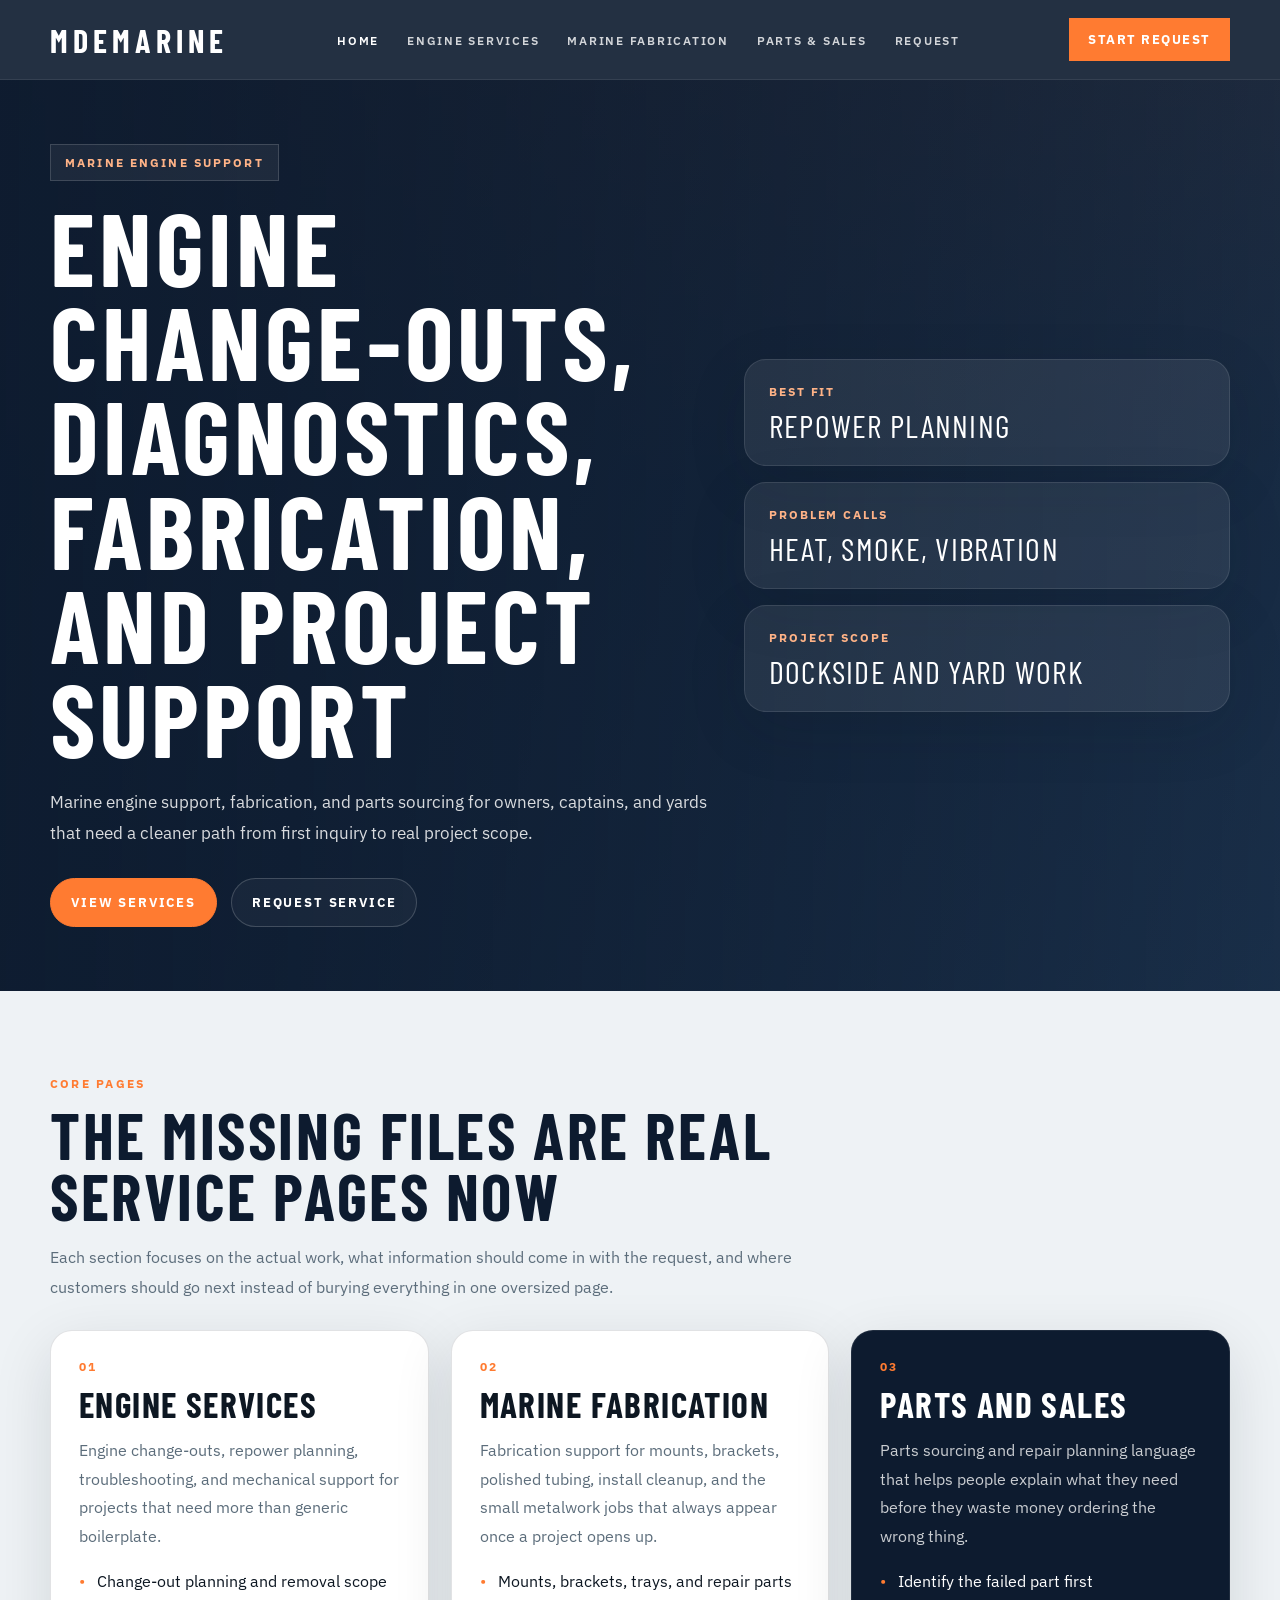
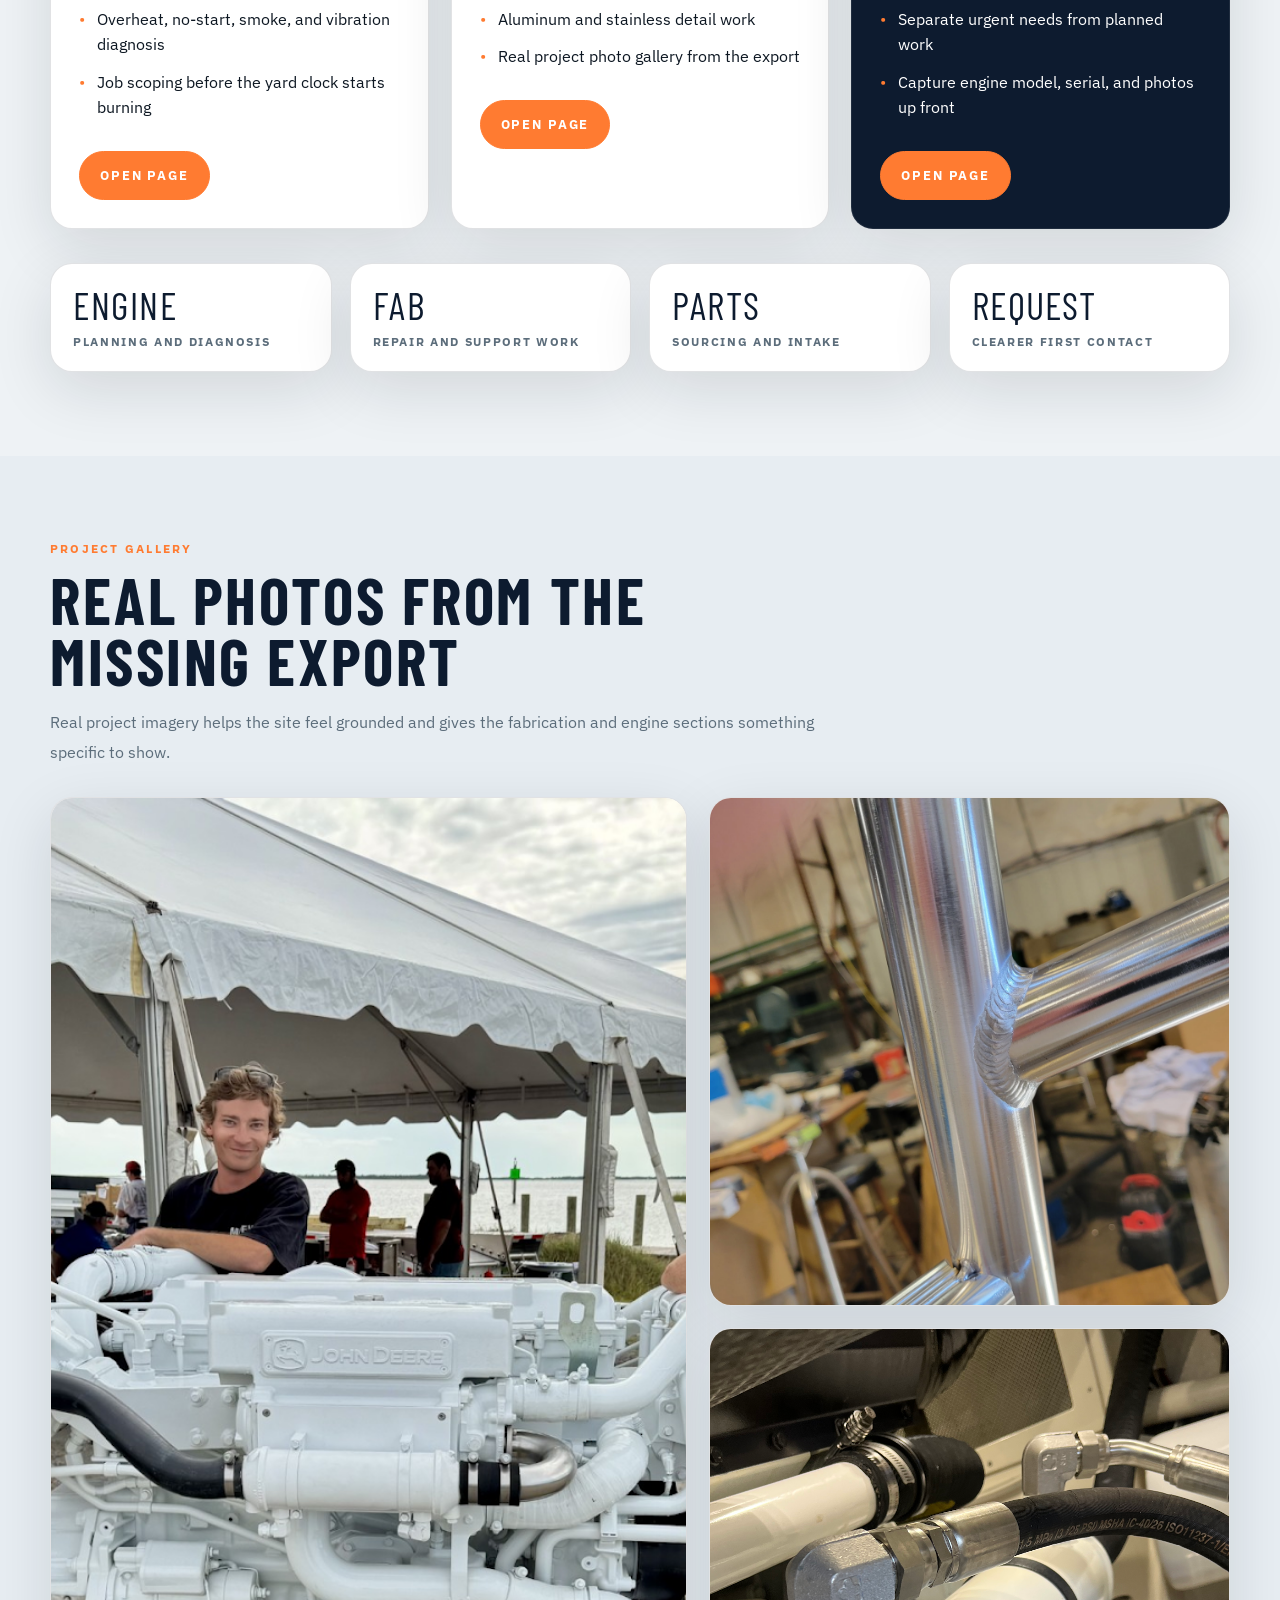
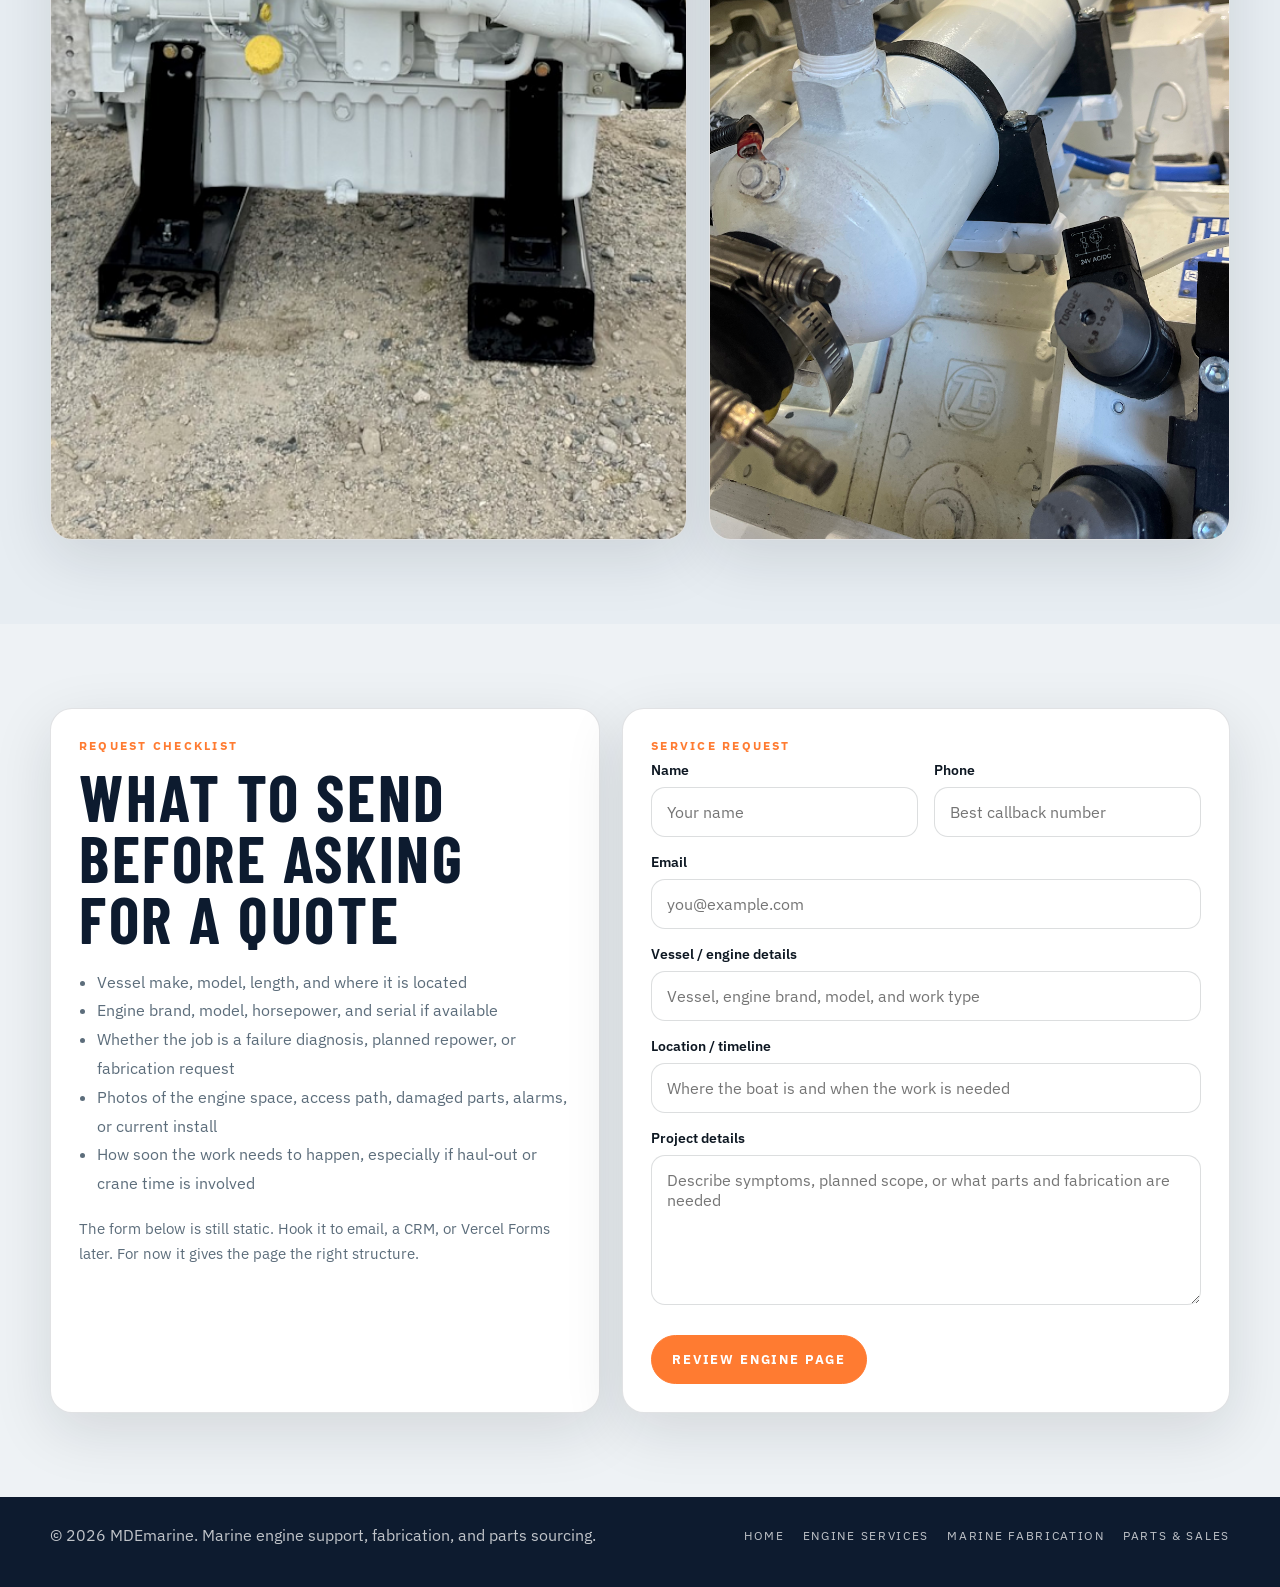
==== commit 31450947: "Add missing multi-page site files and project assets" ====
--- a/index.html
+++ b/index.html
@@ -1,431 +1,251 @@
 <!DOCTYPE html>
-<html lang="en" class="scroll-smooth">
+<html lang="en">
   <head>
     <meta charset="UTF-8" />
     <meta name="viewport" content="width=device-width, initial-scale=1.0" />
-    <title>MDEmarine | Precision Marine Engineering</title>
+    <title>MDEmarine | Marine Engine Support, Fabrication, and Parts</title>
     <meta
       name="description"
-      content="Marine engine change-outs, diagnostics, fabrication, parts sourcing, and project support for repowers, repairs, and dockside troubleshooting."
+      content="Marine engine support, repower planning, fabrication, and parts sourcing for engine change-outs, troubleshooting, and project execution."
     />
-    <script src="https://cdn.tailwindcss.com?plugins=forms"></script>
-    <script>
-      tailwind.config = {
-        theme: {
-          extend: {
-            colors: {
-              ink: '#09111a',
-              steel: '#102238',
-              navy: '#0d1b2f',
-              hull: '#17375b',
-              surf: '#edf2f6',
-              mist: '#c7d2dc',
-              ember: '#ff7b31',
-              emberSoft: '#ffb387',
-              slateLine: '#30465d',
-            },
-            fontFamily: {
-              display: ['"Barlow Condensed"', 'sans-serif'],
-              body: ['"IBM Plex Sans"', 'sans-serif'],
-            },
-            boxShadow: {
-              panel: '0 24px 80px rgba(9, 17, 26, 0.18)',
-            },
-            backgroundImage: {
-              grid: 'linear-gradient(rgba(255,255,255,.05) 1px, transparent 1px), linear-gradient(90deg, rgba(255,255,255,.05) 1px, transparent 1px)',
-              noise:
-                'radial-gradient(circle at 20% 20%, rgba(255,255,255,.12), transparent 30%), radial-gradient(circle at 80% 0%, rgba(255,123,49,.12), transparent 25%), linear-gradient(135deg, rgba(255,255,255,.02), rgba(255,255,255,0))',
-            },
-          },
-        },
-      };
-    </script>
     <link rel="preconnect" href="https://fonts.googleapis.com" />
     <link rel="preconnect" href="https://fonts.gstatic.com" crossorigin />
     <link
-      href="https://fonts.googleapis.com/css2?family=Barlow+Condensed:wght@400;500;600;700;800&family=IBM+Plex+Sans:wght@300;400;500;600;700&family=Material+Symbols+Outlined:opsz,wght,FILL,GRAD@24,500,0,0"
+      href="https://fonts.googleapis.com/css2?family=Barlow+Condensed:wght@400;500;600;700;800&family=IBM+Plex+Sans:wght@300;400;500;600;700&display=swap"
       rel="stylesheet"
     />
-    <style>
-      body {
-        background: #edf2f6;
-      }
-
-      .material-symbols-outlined {
-        font-variation-settings: 'FILL' 0, 'wght' 500, 'GRAD' 0, 'opsz' 24;
-      }
-
-      .hero-mask {
-        background:
-          linear-gradient(90deg, rgba(9, 17, 26, 0.92) 0%, rgba(9, 17, 26, 0.82) 40%, rgba(9, 17, 26, 0.2) 100%),
-          linear-gradient(180deg, rgba(255, 123, 49, 0.12), rgba(255, 123, 49, 0));
-      }
-
-      .section-line::before {
-        content: '';
-        display: block;
-        width: 4.5rem;
-        height: 0.35rem;
-        margin-bottom: 1rem;
-        background: #ff7b31;
-      }
-    </style>
+    <link rel="stylesheet" href="./styles.css" />
   </head>
-  <body class="font-body text-ink antialiased">
-    <header class="fixed inset-x-0 top-0 z-50 border-b border-white/10 bg-navy/80 backdrop-blur-xl">
-      <div class="mx-auto flex max-w-7xl items-center justify-between px-6 py-4 lg:px-8">
-        <a href="#top" class="font-display text-3xl font-bold uppercase tracking-[0.18em] text-white">MDEmarine</a>
-
-        <nav class="hidden items-center gap-8 md:flex">
-          <a href="#services" class="text-sm font-medium uppercase tracking-[0.2em] text-mist transition hover:text-white">Services</a>
-          <a href="#expertise" class="text-sm font-medium uppercase tracking-[0.2em] text-mist transition hover:text-white">Expertise</a>
-          <a href="#capabilities" class="text-sm font-medium uppercase tracking-[0.2em] text-mist transition hover:text-white">Capabilities</a>
-          <a href="#contact" class="text-sm font-medium uppercase tracking-[0.2em] text-mist transition hover:text-white">Contact</a>
-        </nav>
-
-        <a
-          href="#contact"
-          class="hidden border border-ember bg-ember px-5 py-2 text-sm font-semibold uppercase tracking-[0.18em] text-white transition hover:bg-ember/90 md:inline-flex"
-        >
-          Service Request
-        </a>
-
-        <button
-          id="menuButton"
-          type="button"
-          class="inline-flex items-center justify-center text-white md:hidden"
-          aria-label="Open navigation"
-          aria-expanded="false"
-        >
-          <span class="material-symbols-outlined">menu</span>
-        </button>
-      </div>
-
-      <div id="mobileMenu" class="hidden border-t border-white/10 bg-navy px-6 py-4 md:hidden">
-        <div class="flex flex-col gap-4">
-          <a href="#services" class="text-sm uppercase tracking-[0.2em] text-mist">Services</a>
-          <a href="#expertise" class="text-sm uppercase tracking-[0.2em] text-mist">Expertise</a>
-          <a href="#capabilities" class="text-sm uppercase tracking-[0.2em] text-mist">Capabilities</a>
-          <a href="#contact" class="text-sm uppercase tracking-[0.2em] text-mist">Contact</a>
-        </div>
-      </div>
-    </header>
-
-    <main id="top">
-      <section class="relative isolate min-h-screen overflow-hidden bg-ink pt-24">
-        <img
-          src="https://lh3.googleusercontent.com/aida-public/[base64]"
-          alt="Marine diesel engine being lowered into a vessel with heavy rigging"
-          class="absolute inset-0 h-full w-full object-cover opacity-50"
-        />
-        <div class="hero-mask absolute inset-0"></div>
-        <div class="absolute inset-0 bg-grid bg-[size:56px_56px] opacity-20"></div>
-
-        <div class="relative mx-auto grid min-h-[calc(100vh-6rem)] max-w-7xl items-center gap-12 px-6 py-16 lg:grid-cols-[1.15fr_0.85fr] lg:px-8">
-          <div>
-            <div class="mb-6 inline-flex items-center gap-3 border border-white/15 bg-white/5 px-4 py-2 text-xs font-semibold uppercase tracking-[0.28em] text-emberSoft">
-              Marine Engine Support
-            </div>
-            <h1 class="max-w-4xl font-display text-6xl font-extrabold uppercase leading-[0.9] tracking-[0.04em] text-white md:text-8xl">
-              Engine Change-Outs, Diagnostics, <span class="text-ember">&amp;</span> Fabrication
-            </h1>
-            <p class="mt-8 max-w-2xl text-lg leading-8 text-slate-200 md:text-xl">
-              Support for repowers, failure diagnosis, machine work, fabrication, and installation planning for owners, captains, and boatyards who need clear answers fast.
-            </p>
-            <div class="mt-10 flex flex-col gap-4 sm:flex-row">
-              <a
-                href="#contact"
-                class="inline-flex items-center justify-center gap-3 border border-ember bg-ember px-8 py-4 text-sm font-semibold uppercase tracking-[0.22em] text-white transition hover:bg-ember/90"
-              >
-                Request Service
-                <span class="material-symbols-outlined text-base">arrow_forward</span>
-              </a>
-              <a
-                href="#services"
-                class="inline-flex items-center justify-center border border-white/20 px-8 py-4 text-sm font-semibold uppercase tracking-[0.22em] text-white transition hover:bg-white/10"
-              >
-                View Services
-              </a>
-            </div>
-          </div>
-
-          <div class="self-end lg:justify-self-end">
-            <div class="border border-white/10 bg-white/5 p-6 shadow-panel backdrop-blur-sm">
-              <div class="grid gap-6 sm:grid-cols-3 lg:grid-cols-1">
-                <div>
-                  <p class="text-xs font-semibold uppercase tracking-[0.24em] text-emberSoft">Best Fit</p>
-                  <p class="mt-2 font-display text-3xl uppercase tracking-[0.08em] text-white">Planned Repowers</p>
+  <body>
+    <div class="site-shell">
+      <header class="nav">
+        <div class="nav-inner">
+          <a class="brand" href="./index.html">MDEmarine</a>
+          <nav class="nav-links">
+            <a class="active" href="./index.html">Home</a>
+            <a href="./engine-services.html">Engine Services</a>
+            <a href="./marine-fabrication.html">Marine Fabrication</a>
+            <a href="./parts-sales.html">Parts &amp; Sales</a>
+            <a href="#request">Request</a>
+          </nav>
+          <a class="nav-cta" href="#request">Start Request</a>
+        </div>
+      </header>
+
+      <section class="hero">
+        <div class="hero-grid">
+          <div class="hero-copy">
+            <div class="eyebrow">Marine Engine Support</div>
+            <h1>Engine change-outs, diagnostics, fabrication, and project support</h1>
+            <p>
+              Marine engine support, fabrication, and parts sourcing for owners, captains, and yards that need a cleaner path from first inquiry to real project scope.
+            </p>
+            <div class="hero-actions">
+              <a class="btn" href="#services">View Services</a>
+              <a class="btn-secondary" href="#request">Request Service</a>
+            </div>
+          </div>
+
+          <div class="hero-panel">
+            <div class="info-card">
+              <div class="info-label">Best Fit</div>
+              <div class="info-value">Repower Planning</div>
+            </div>
+            <div class="info-card">
+              <div class="info-label">Problem Calls</div>
+              <div class="info-value">Heat, Smoke, Vibration</div>
+            </div>
+            <div class="info-card">
+              <div class="info-label">Project Scope</div>
+              <div class="info-value">Dockside and Yard Work</div>
+            </div>
+          </div>
+        </div>
+      </section>
+
+      <section id="services" class="page-section">
+        <div class="container">
+          <div class="section-intro">
+            <div class="section-kicker">Core Pages</div>
+            <h2 class="section-title">The missing files are real service pages now</h2>
+            <p class="section-copy">
+              Each section focuses on the actual work, what information should come in with the request, and where customers should go next instead of burying everything in one oversized page.
+            </p>
+          </div>
+
+          <div class="grid grid-3">
+            <article class="service-card">
+              <div class="card-kicker">01</div>
+              <h3 class="card-title">Engine services</h3>
+              <p class="card-copy">
+                Engine change-outs, repower planning, troubleshooting, and mechanical support for projects that need more than generic boilerplate.
+              </p>
+              <ul class="card-list">
+                <li>Change-out planning and removal scope</li>
+                <li>Overheat, no-start, smoke, and vibration diagnosis</li>
+                <li>Job scoping before the yard clock starts burning</li>
+              </ul>
+              <div class="inline-actions">
+                <a class="btn" href="./engine-services.html">Open page</a>
+              </div>
+            </article>
+
+            <article class="service-card">
+              <div class="card-kicker">02</div>
+              <h3 class="card-title">Marine fabrication</h3>
+              <p class="card-copy">
+                Fabrication support for mounts, brackets, polished tubing, install cleanup, and the small metalwork jobs that always appear once a project opens up.
+              </p>
+              <ul class="card-list">
+                <li>Mounts, brackets, trays, and repair parts</li>
+                <li>Aluminum and stainless detail work</li>
+                <li>Real project photo gallery from the export</li>
+              </ul>
+              <div class="inline-actions">
+                <a class="btn" href="./marine-fabrication.html">Open page</a>
+              </div>
+            </article>
+
+            <article class="service-card dark">
+              <div class="card-kicker">03</div>
+              <h3 class="card-title">Parts and sales</h3>
+              <p class="card-copy">
+                Parts sourcing and repair planning language that helps people explain what they need before they waste money ordering the wrong thing.
+              </p>
+              <ul class="card-list">
+                <li>Identify the failed part first</li>
+                <li>Separate urgent needs from planned work</li>
+                <li>Capture engine model, serial, and photos up front</li>
+              </ul>
+              <div class="inline-actions">
+                <a class="btn" href="./parts-sales.html">Open page</a>
+              </div>
+            </article>
+          </div>
+
+          <div class="stat-strip">
+            <div class="stat-card">
+              <div class="big-number">Engine</div>
+              <div class="stat-label">Planning and diagnosis</div>
+            </div>
+            <div class="stat-card">
+              <div class="big-number">Fab</div>
+              <div class="stat-label">Repair and support work</div>
+            </div>
+            <div class="stat-card">
+              <div class="big-number">Parts</div>
+              <div class="stat-label">Sourcing and intake</div>
+            </div>
+            <div class="stat-card">
+              <div class="big-number">Request</div>
+              <div class="stat-label">Clearer first contact</div>
+            </div>
+          </div>
+        </div>
+      </section>
+
+      <section class="page-section muted-block">
+        <div class="container">
+          <div class="section-intro">
+            <div class="section-kicker">Project gallery</div>
+            <h2 class="section-title">Real photos from the missing export</h2>
+            <p class="section-copy">
+              Real project imagery helps the site feel grounded and gives the fabrication and engine sections something specific to show.
+            </p>
+          </div>
+
+          <div class="media-grid">
+            <article class="gallery-card tall">
+              <img src="./assets/projects/team-john-deere-engine.png" alt="Team standing beside a John Deere marine engine" />
+              <div class="gallery-copy">
+                <h3>Shop and project credibility</h3>
+                <p>Use this kind of image when you want the site to feel like an actual operation instead of a mockup.</p>
+              </div>
+            </article>
+            <div class="gallery-stack">
+              <article class="gallery-card">
+                <img src="./assets/projects/fabrication-weld-detail.png" alt="Close-up of polished marine fabrication weld detail" />
+                <div class="gallery-copy">
+                  <h3>Fabrication detail</h3>
+                  <p>Polished tubing and weld work that looks like real shop output, because it is.</p>
                 </div>
-                <div>
-                  <p class="text-xs font-semibold uppercase tracking-[0.24em] text-emberSoft">Problem Calls</p>
-                  <p class="mt-2 font-display text-3xl uppercase tracking-[0.08em] text-white">Smoke, Heat, Vibration</p>
+              </article>
+              <article class="gallery-card">
+                <img src="./assets/projects/engine-install-detail.png" alt="Marine engine install detail with hoses and fittings" />
+                <div class="gallery-copy">
+                  <h3>Mechanical install</h3>
+                  <p>Engine room close-up that fits the engine services page better than another AI hero image.</p>
                 </div>
-                <div>
-                  <p class="text-xs font-semibold uppercase tracking-[0.24em] text-emberSoft">Project Type</p>
-                  <p class="mt-2 font-display text-3xl uppercase tracking-[0.08em] text-white">Dockside or Yard Work</p>
-                </div>
-              </div>
-            </div>
-          </div>
-        </div>
-      </section>
-
-      <section id="services" class="bg-surf py-24 lg:py-32">
-        <div class="mx-auto max-w-7xl px-6 lg:px-8">
-          <div class="section-line max-w-2xl">
-            <p class="text-sm font-semibold uppercase tracking-[0.25em] text-ember">Core Services</p>
-            <h2 class="mt-3 font-display text-5xl font-bold uppercase tracking-[0.06em] text-navy md:text-6xl">What customers actually need to know</h2>
-            <p class="mt-5 text-lg leading-8 text-slate-700">
-              The page now focuses on the work itself: what services are offered, what kinds of problems get handled, and what information helps move a quote or repair forward.
-            </p>
-          </div>
-
-          <div class="mt-14 grid gap-6 md:grid-cols-12">
-            <article class="group relative overflow-hidden border border-slate-200 bg-white shadow-panel md:col-span-8">
-              <img
-                src="https://lh3.googleusercontent.com/aida/[base64]"
-                alt="Closeup of a marine engine cylinder head"
-                class="h-full min-h-[22rem] w-full object-cover transition duration-700 group-hover:scale-105"
-              />
-              <div class="absolute inset-0 bg-gradient-to-t from-ink via-ink/35 to-transparent"></div>
-              <div class="absolute inset-x-0 bottom-0 p-8 md:p-10">
-                <p class="text-xs font-semibold uppercase tracking-[0.24em] text-emberSoft">Engine Services</p>
-                <h3 class="mt-3 font-display text-4xl font-bold uppercase tracking-[0.08em] text-white md:text-5xl">Engine change-outs, troubleshooting, and repowers</h3>
-                <p class="mt-4 max-w-xl text-base leading-7 text-slate-200">
-                  Removal and replacement planning, no-start and overheat diagnosis, vibration complaints, cooling and fuel issues, and support for full engine swap projects.
-                </p>
-              </div>
-            </article>
-
-            <article class="flex flex-col justify-between border border-slate-200 bg-white p-8 shadow-panel md:col-span-4">
-              <div>
-                <span class="material-symbols-outlined text-5xl text-navy">precision_manufacturing</span>
-                <h3 class="mt-6 font-display text-3xl font-bold uppercase tracking-[0.08em] text-navy">Fabrication and install support</h3>
-                <p class="mt-4 leading-7 text-slate-700">
-                  Marine-grade aluminum and stainless work for mounts, brackets, trays, panels, repairs, and the one-off parts that always show up in repower jobs.
-                </p>
-              </div>
-              <a href="#contact" class="mt-8 inline-flex items-center gap-2 text-sm font-semibold uppercase tracking-[0.2em] text-ember transition hover:translate-x-1">
-                Start a request <span class="material-symbols-outlined text-base">north_east</span>
-              </a>
-            </article>
-
-            <article class="border border-slate-200 bg-navy p-8 text-white shadow-panel md:col-span-4">
-              <span class="material-symbols-outlined text-5xl text-emberSoft">settings_suggest</span>
-              <h3 class="mt-6 font-display text-3xl font-bold uppercase tracking-[0.08em]">Parts sourcing and repair planning</h3>
-              <p class="mt-4 leading-7 text-slate-300">
-                Help identifying failed components, sourcing replacement parts, and building a clean scope before money gets burned on the wrong fix.
-              </p>
-            </article>
-
-            <article class="group relative overflow-hidden border border-slate-200 bg-white shadow-panel md:col-span-8">
-              <img
-                src="https://lh3.googleusercontent.com/aida-public/[base64]"
-                alt="Welding sparks over marine structural fabrication"
-                class="h-full min-h-[20rem] w-full object-cover transition duration-700 group-hover:scale-105"
-              />
-              <div class="absolute inset-0 bg-gradient-to-t from-ink via-transparent to-transparent"></div>
-              <div class="absolute inset-x-0 bottom-0 p-8 md:p-10">
-                <p class="text-xs font-semibold uppercase tracking-[0.24em] text-emberSoft">Shop Work</p>
-                <h3 class="font-display text-4xl font-bold uppercase tracking-[0.08em] text-white">Machine work, repair fabrication, and cleanup jobs</h3>
-              </div>
-            </article>
-          </div>
-        </div>
-      </section>
-
-      <section id="expertise" class="bg-white py-24 lg:py-32">
-        <div class="mx-auto max-w-7xl px-6 lg:px-8">
-          <div class="flex flex-col gap-8 border-b border-slate-200 pb-12 md:flex-row md:items-end md:justify-between">
-            <div class="max-w-3xl">
-              <p class="text-sm font-semibold uppercase tracking-[0.25em] text-ember">Where We Help Most</p>
-              <h2 class="mt-3 font-display text-5xl font-bold uppercase tracking-[0.06em] text-navy md:text-6xl">Clear support for the jobs that stall boats and budgets</h2>
-              <p class="mt-5 text-lg leading-8 text-slate-700">
-                Most customers do not need marketing fluff. They need to know whether you can diagnose the issue, coordinate the work, source the parts, and get the boat back into service.
-              </p>
-            </div>
-            <div class="grid grid-cols-2 gap-6 text-center">
-              <div class="border border-slate-200 px-8 py-6">
-                <div class="font-display text-5xl font-bold uppercase tracking-[0.08em] text-navy">Dockside</div>
-                <div class="mt-2 text-xs font-semibold uppercase tracking-[0.24em] text-ember">Troubleshooting</div>
-              </div>
-              <div class="border border-slate-200 px-8 py-6">
-                <div class="font-display text-5xl font-bold uppercase tracking-[0.08em] text-navy">Planned</div>
-                <div class="mt-2 text-xs font-semibold uppercase tracking-[0.24em] text-ember">Yard Projects</div>
-              </div>
-            </div>
-          </div>
-
-          <div class="mt-12 grid gap-6 md:grid-cols-3">
-            <article class="border-l-4 border-navy bg-surf p-8 transition hover:bg-navy hover:text-white">
-              <h3 class="font-display text-4xl font-bold uppercase tracking-[0.08em]">Caterpillar</h3>
-              <ul class="mt-6 space-y-3 text-sm leading-7 text-slate-700 hover:text-white">
-                <li>3000 series service planning</li>
-                <li>Cooling, fuel, and controls diagnosis</li>
-                <li>Change-out and repower support</li>
-              </ul>
-            </article>
-            <article class="border-l-4 border-ember bg-surf p-8 transition hover:bg-navy hover:text-white">
-              <h3 class="font-display text-4xl font-bold uppercase tracking-[0.08em]">Cummins</h3>
-              <ul class="mt-6 space-y-3 text-sm leading-7 text-slate-700 hover:text-white">
-                <li>QSB and QSC troubleshooting</li>
-                <li>Auxiliary engine support</li>
-                <li>Repair versus replacement scoping</li>
-              </ul>
-            </article>
-            <article class="border-l-4 border-navy bg-surf p-8 transition hover:bg-navy hover:text-white">
-              <h3 class="font-display text-4xl font-bold uppercase tracking-[0.08em]">Detroit</h3>
-              <ul class="mt-6 space-y-3 text-sm leading-7 text-slate-700 hover:text-white">
-                <li>Series 60 support</li>
-                <li>Legacy engine troubleshooting</li>
-                <li>Reliability and performance work</li>
-              </ul>
-            </article>
-          </div>
-        </div>
-      </section>
-
-      <section id="capabilities" class="overflow-hidden bg-navy py-24 text-white lg:py-32">
-        <div class="mx-auto grid max-w-7xl gap-14 px-6 lg:grid-cols-2 lg:px-8">
-          <div class="relative">
-            <div class="absolute -left-8 -top-8 h-32 w-32 border border-white/10"></div>
-            <img
-              src="https://lh3.googleusercontent.com/aida-public/[base64]"
-              alt="Industrial machining work on marine components"
-              class="relative z-10 h-full min-h-[28rem] w-full object-cover shadow-panel"
-            />
-            <div class="absolute -bottom-6 right-6 z-20 border border-ember bg-ember px-6 py-4 font-display text-2xl font-bold uppercase tracking-[0.08em] text-white">
-              Scope • Source • Install
-            </div>
-          </div>
-
-          <div class="self-center">
-            <p class="text-sm font-semibold uppercase tracking-[0.25em] text-emberSoft">Project Support</p>
-            <h2 class="mt-3 font-display text-5xl font-bold uppercase tracking-[0.06em] md:text-6xl">Removal, fitment, and installation planning</h2>
-            <div class="mt-10 space-y-8">
-              <div class="flex gap-5 border-l border-white/15 pl-6">
-                <div class="flex h-12 w-12 shrink-0 items-center justify-center border border-white/15 bg-white/5">
-                  <span class="material-symbols-outlined text-emberSoft">anchor</span>
-                </div>
-                <div>
-                  <h3 class="font-display text-3xl font-bold uppercase tracking-[0.08em]">Engine-out planning</h3>
-                  <p class="mt-3 max-w-xl leading-7 text-slate-300">
-                    Evaluate access, removal path, lifting requirements, disconnect scope, and replacement fitment before the yard schedule turns into a mess.
-                  </p>
-                </div>
-              </div>
-              <div class="flex gap-5 border-l border-white/15 pl-6">
-                <div class="flex h-12 w-12 shrink-0 items-center justify-center border border-white/15 bg-white/5">
-                  <span class="material-symbols-outlined text-emberSoft">architecture</span>
-                </div>
-                <div>
-                  <h3 class="font-display text-3xl font-bold uppercase tracking-[0.08em]">Mechanical and fabrication support</h3>
-                  <p class="mt-3 max-w-xl leading-7 text-slate-300">
-                    Brackets, mounts, metalwork, cleanup fabrication, and adjacent mechanical fixes that show up once a repower or repair is actually underway.
-                  </p>
-                </div>
-              </div>
-            </div>
-          </div>
-        </div>
-      </section>
-
-      <section class="relative overflow-hidden bg-ink py-24 text-white">
-        <div class="absolute inset-0 bg-noise opacity-80"></div>
-        <div class="relative mx-auto max-w-5xl px-6 text-center lg:px-8">
-          <p class="text-sm font-semibold uppercase tracking-[0.25em] text-emberSoft">Need a quote or second opinion?</p>
-          <h2 class="mt-4 font-display text-5xl font-bold uppercase tracking-[0.06em] md:text-7xl">Send the project details first, then price the work</h2>
-          <p class="mx-auto mt-6 max-w-3xl text-lg leading-8 text-slate-300">
-            A good request should include the vessel, engine model, current symptoms, location, timeline, and photos of the space if access is tight.
-          </p>
-          <div class="mt-10 flex flex-col justify-center gap-4 sm:flex-row">
-            <a href="#contact" class="inline-flex justify-center border border-ember bg-ember px-8 py-4 text-sm font-semibold uppercase tracking-[0.22em] text-white transition hover:bg-ember/90">Start a Service Request</a>
-            <a href="#services" class="inline-flex justify-center border border-white/20 px-8 py-4 text-sm font-semibold uppercase tracking-[0.22em] text-white transition hover:bg-white/10">See Services</a>
-          </div>
-        </div>
-      </section>
-
-      <section id="contact" class="bg-surf py-24 lg:py-32">
-        <div class="mx-auto grid max-w-7xl gap-8 px-6 lg:grid-cols-[0.9fr_1.1fr] lg:px-8">
-          <div class="border border-slate-200 bg-white p-8 shadow-panel md:p-10">
-            <p class="text-sm font-semibold uppercase tracking-[0.25em] text-ember">Contact</p>
-            <h2 class="mt-3 font-display text-5xl font-bold uppercase tracking-[0.06em] text-navy">What to include in a service request</h2>
-            <p class="mt-5 leading-7 text-slate-700">
-              Make it easy to scope the job. The more specific the request, the faster someone can tell whether it is a dockside call, a yard project, or a full repower conversation.
-            </p>
-            <ul class="mt-8 space-y-4 text-sm leading-7 text-slate-700">
-              <li><strong>Vessel details:</strong> make, model, length, and current location</li>
-              <li><strong>Engine details:</strong> brand, model, horsepower, and hours if known</li>
-              <li><strong>Problem summary:</strong> no-start, overheating, smoke, vibration, leak, or planned replacement</li>
-              <li><strong>Timing:</strong> whether the boat is down now or the work is being scheduled ahead</li>
-              <li><strong>Photos:</strong> engine room, damaged parts, gauges, alarms, and access points</li>
+              </article>
+            </div>
+          </div>
+        </div>
+      </section>
+
+      <section id="request" class="page-section">
+        <div class="container request-grid">
+          <article class="copy-card">
+            <div class="section-kicker">Request checklist</div>
+            <h2 class="section-title">What to send before asking for a quote</h2>
+            <ul class="request-list">
+              <li>Vessel make, model, length, and where it is located</li>
+              <li>Engine brand, model, horsepower, and serial if available</li>
+              <li>Whether the job is a failure diagnosis, planned repower, or fabrication request</li>
+              <li>Photos of the engine space, access path, damaged parts, alarms, or current install</li>
+              <li>How soon the work needs to happen, especially if haul-out or crane time is involved</li>
             </ul>
-          </div>
-
-          <form class="border border-slate-200 bg-white p-8 shadow-panel md:p-10">
-            <div class="grid gap-6 md:grid-cols-2">
-              <label class="block text-sm font-medium text-slate-700">
-                Name
-                <input type="text" class="mt-2 w-full border-slate-300 px-4 py-3 focus:border-navy focus:ring-navy" placeholder="Your name" />
-              </label>
-              <label class="block text-sm font-medium text-slate-700">
-                Phone
-                <input type="tel" class="mt-2 w-full border-slate-300 px-4 py-3 focus:border-navy focus:ring-navy" placeholder="Best callback number" />
-              </label>
-              <label class="block text-sm font-medium text-slate-700">
-                Email
-                <input type="email" class="mt-2 w-full border-slate-300 px-4 py-3 focus:border-navy focus:ring-navy" placeholder="you@example.com" />
-              </label>
-              <label class="block text-sm font-medium text-slate-700 md:col-span-2">
-                Vessel / Service Type
-                <input type="text" class="mt-2 w-full border-slate-300 px-4 py-3 focus:border-navy focus:ring-navy" placeholder="Vessel, engine brand, and the type of work needed" />
-              </label>
-              <label class="block text-sm font-medium text-slate-700 md:col-span-2">
-                Location / Timeline
-                <input type="text" class="mt-2 w-full border-slate-300 px-4 py-3 focus:border-navy focus:ring-navy" placeholder="Where the boat is and how soon the work is needed" />
-              </label>
-              <label class="block text-sm font-medium text-slate-700 md:col-span-2">
-                Project details
-                <textarea rows="6" class="mt-2 w-full border-slate-300 px-4 py-3 focus:border-navy focus:ring-navy" placeholder="What needs to be done, where the vessel is, and how urgent it is"></textarea>
-              </label>
-            </div>
-            <div class="mt-6 flex flex-col gap-4 sm:flex-row sm:items-center sm:justify-between">
-              <p class="text-sm text-slate-500">Connect this form to your real email inbox, CRM, or quote workflow before launch.</p>
-              <button type="button" class="inline-flex justify-center border border-ember bg-ember px-8 py-4 text-sm font-semibold uppercase tracking-[0.22em] text-white transition hover:bg-ember/90">
-                Submit Request
-              </button>
-            </div>
-          </form>
-        </div>
-      </section>
-    </main>
-
-    <footer class="border-t border-white/10 bg-navy py-10 text-white">
-      <div class="mx-auto flex max-w-7xl flex-col gap-4 px-6 text-sm uppercase tracking-[0.18em] text-slate-400 md:flex-row md:items-center md:justify-between lg:px-8">
-        <p>© 2026 MDEmarine. Engine service, repower planning, and fabrication support.</p>
-        <div class="flex flex-wrap gap-6">
-          <a href="#services" class="transition hover:text-white">Services</a>
-          <a href="#capabilities" class="transition hover:text-white">Capabilities</a>
-          <a href="#contact" class="transition hover:text-white">Contact</a>
-        </div>
-      </div>
-    </footer>
-
-    <script>
-      const menuButton = document.getElementById('menuButton');
-      const mobileMenu = document.getElementById('mobileMenu');
-
-      menuButton?.addEventListener('click', () => {
-        const isHidden = mobileMenu.classList.toggle('hidden');
-        menuButton.setAttribute('aria-expanded', String(!isHidden));
-      });
-
-      mobileMenu?.querySelectorAll('a').forEach((link) => {
-        link.addEventListener('click', () => {
-          mobileMenu.classList.add('hidden');
-          menuButton.setAttribute('aria-expanded', 'false');
-        });
-      });
-    </script>
+            <p class="helper">
+              The form below is still static. Hook it to email, a CRM, or Vercel Forms later. For now it gives the page the right structure.
+            </p>
+          </article>
+
+          <article class="request-card">
+            <div class="section-kicker">Service request</div>
+            <div class="form-grid">
+              <div class="field">
+                <label for="name">Name</label>
+                <input id="name" type="text" placeholder="Your name" />
+              </div>
+              <div class="field">
+                <label for="phone">Phone</label>
+                <input id="phone" type="tel" placeholder="Best callback number" />
+              </div>
+              <div class="field field-full">
+                <label for="email">Email</label>
+                <input id="email" type="email" placeholder="you@example.com" />
+              </div>
+              <div class="field field-full">
+                <label for="vessel">Vessel / engine details</label>
+                <input id="vessel" type="text" placeholder="Vessel, engine brand, model, and work type" />
+              </div>
+              <div class="field field-full">
+                <label for="location">Location / timeline</label>
+                <input id="location" type="text" placeholder="Where the boat is and when the work is needed" />
+              </div>
+              <div class="field field-full">
+                <label for="details">Project details</label>
+                <textarea id="details" placeholder="Describe symptoms, planned scope, or what parts and fabrication are needed"></textarea>
+              </div>
+            </div>
+            <div class="inline-actions">
+              <a class="btn" href="./engine-services.html">Review engine page</a>
+              <a class="btn-secondary" href="./marine-fabrication.html">Review fabrication page</a>
+            </div>
+          </article>
+        </div>
+      </section>
+
+      <footer class="footer">
+        <div class="footer-inner">
+          <div>© 2026 MDEmarine. Marine engine support, fabrication, and parts sourcing.</div>
+          <div class="footer-links">
+            <a href="./index.html">Home</a>
+            <a href="./engine-services.html">Engine Services</a>
+            <a href="./marine-fabrication.html">Marine Fabrication</a>
+            <a href="./parts-sales.html">Parts &amp; Sales</a>
+          </div>
+        </div>
+      </footer>
+    </div>
   </body>
 </html>
--- a/styles.css
+++ b/styles.css
@@ -0,0 +1,634 @@
+:root {
+  --bg: #eef2f5;
+  --panel: #ffffff;
+  --panel-soft: #dfe7ed;
+  --ink: #0d1722;
+  --muted: #5c6d7b;
+  --navy: #0d1b2f;
+  --navy-2: #17375b;
+  --accent: #ff7b31;
+  --accent-soft: #ffb387;
+  --line: rgba(13, 23, 34, 0.12);
+  --shadow: 0 18px 60px rgba(13, 23, 34, 0.12);
+  --radius: 22px;
+}
+
+* {
+  box-sizing: border-box;
+}
+
+html {
+  scroll-behavior: smooth;
+}
+
+body {
+  margin: 0;
+  font-family: "IBM Plex Sans", sans-serif;
+  color: var(--ink);
+  background: var(--bg);
+}
+
+img {
+  max-width: 100%;
+  display: block;
+}
+
+a {
+  color: inherit;
+  text-decoration: none;
+}
+
+button,
+input,
+textarea {
+  font: inherit;
+}
+
+.site-shell {
+  min-height: 100vh;
+}
+
+.nav {
+  position: sticky;
+  top: 0;
+  z-index: 20;
+  backdrop-filter: blur(18px);
+  background: rgba(13, 27, 47, 0.9);
+  border-bottom: 1px solid rgba(255, 255, 255, 0.08);
+}
+
+.nav-inner,
+.container {
+  width: min(1180px, calc(100% - 32px));
+  margin: 0 auto;
+}
+
+.nav-inner {
+  display: flex;
+  align-items: center;
+  justify-content: space-between;
+  gap: 24px;
+  padding: 18px 0;
+}
+
+.brand {
+  font-family: "Barlow Condensed", sans-serif;
+  font-size: 2rem;
+  font-weight: 700;
+  letter-spacing: 0.16em;
+  text-transform: uppercase;
+  color: #fff;
+}
+
+.nav-links {
+  display: flex;
+  align-items: center;
+  gap: 28px;
+  color: rgba(255, 255, 255, 0.8);
+  text-transform: uppercase;
+  letter-spacing: 0.14em;
+  font-size: 0.78rem;
+  font-weight: 600;
+}
+
+.nav-links a:hover,
+.nav-links a.active {
+  color: #fff;
+}
+
+.nav-cta {
+  display: inline-flex;
+  align-items: center;
+  justify-content: center;
+  padding: 12px 18px;
+  border: 1px solid var(--accent);
+  background: var(--accent);
+  color: #fff;
+  font-size: 0.8rem;
+  font-weight: 700;
+  letter-spacing: 0.12em;
+  text-transform: uppercase;
+}
+
+.hero {
+  position: relative;
+  overflow: hidden;
+  background: linear-gradient(135deg, rgba(13, 27, 47, 0.98), rgba(23, 55, 91, 0.92));
+  color: #fff;
+}
+
+.hero::before {
+  content: "";
+  position: absolute;
+  inset: 0;
+  background:
+    linear-gradient(90deg, rgba(13, 27, 47, 0.94), rgba(13, 27, 47, 0.55)),
+    linear-gradient(180deg, rgba(255, 123, 49, 0.08), transparent 45%);
+  z-index: 1;
+}
+
+.hero-grid {
+  position: relative;
+  z-index: 2;
+  width: min(1180px, calc(100% - 32px));
+  margin: 0 auto;
+  display: grid;
+  grid-template-columns: 1.15fr 0.85fr;
+  gap: 36px;
+  align-items: center;
+  min-height: calc(100vh - 74px);
+  padding: 64px 0;
+}
+
+.hero-copy {
+  max-width: 760px;
+}
+
+.eyebrow {
+  display: inline-flex;
+  align-items: center;
+  gap: 10px;
+  padding: 10px 14px;
+  border: 1px solid rgba(255, 255, 255, 0.15);
+  background: rgba(255, 255, 255, 0.06);
+  color: var(--accent-soft);
+  font-size: 0.74rem;
+  font-weight: 700;
+  letter-spacing: 0.18em;
+  text-transform: uppercase;
+}
+
+.hero h1,
+.page-hero h1,
+.section-title,
+.card-title,
+.big-number,
+.footer-brand {
+  font-family: "Barlow Condensed", sans-serif;
+}
+
+.hero h1 {
+  margin: 18px 0 0;
+  font-size: clamp(3.4rem, 8vw, 6.4rem);
+  line-height: 0.92;
+  text-transform: uppercase;
+  letter-spacing: 0.04em;
+}
+
+.hero p {
+  max-width: 680px;
+  margin: 22px 0 0;
+  color: rgba(255, 255, 255, 0.84);
+  font-size: 1.08rem;
+  line-height: 1.8;
+}
+
+.hero-actions,
+.inline-actions {
+  display: flex;
+  flex-wrap: wrap;
+  gap: 14px;
+  margin-top: 30px;
+}
+
+.btn,
+.btn-secondary {
+  display: inline-flex;
+  align-items: center;
+  justify-content: center;
+  padding: 15px 20px;
+  border-radius: 999px;
+  font-size: 0.82rem;
+  font-weight: 700;
+  letter-spacing: 0.14em;
+  text-transform: uppercase;
+  transition: 180ms ease;
+}
+
+.btn {
+  border: 1px solid var(--accent);
+  background: var(--accent);
+  color: #fff;
+}
+
+.btn:hover {
+  transform: translateY(-1px);
+  filter: brightness(1.03);
+}
+
+.btn-secondary {
+  border: 1px solid rgba(255, 255, 255, 0.18);
+  background: rgba(255, 255, 255, 0.04);
+  color: #fff;
+}
+
+.hero-panel {
+  display: grid;
+  gap: 16px;
+}
+
+.info-card,
+.panel,
+.service-card,
+.stat-card,
+.gallery-card,
+.request-card,
+.copy-card {
+  border-radius: var(--radius);
+  box-shadow: var(--shadow);
+}
+
+.info-card {
+  padding: 24px;
+  background: rgba(255, 255, 255, 0.08);
+  border: 1px solid rgba(255, 255, 255, 0.1);
+}
+
+.info-label {
+  color: var(--accent-soft);
+  font-size: 0.76rem;
+  font-weight: 700;
+  letter-spacing: 0.16em;
+  text-transform: uppercase;
+}
+
+.info-value {
+  margin-top: 10px;
+  color: #fff;
+  font-family: "Barlow Condensed", sans-serif;
+  font-size: 2rem;
+  line-height: 1;
+  text-transform: uppercase;
+  letter-spacing: 0.04em;
+}
+
+.page-section {
+  padding: 84px 0;
+}
+
+.section-intro {
+  max-width: 780px;
+  margin-bottom: 28px;
+}
+
+.section-kicker {
+  color: var(--accent);
+  font-size: 0.78rem;
+  font-weight: 700;
+  letter-spacing: 0.18em;
+  text-transform: uppercase;
+}
+
+.section-title {
+  margin: 14px 0 0;
+  color: var(--navy);
+  font-size: clamp(2.5rem, 5vw, 4.2rem);
+  line-height: 0.95;
+  text-transform: uppercase;
+  letter-spacing: 0.04em;
+}
+
+.section-copy {
+  margin: 16px 0 0;
+  color: var(--muted);
+  line-height: 1.8;
+  font-size: 1.03rem;
+}
+
+.grid {
+  display: grid;
+  gap: 22px;
+}
+
+.grid-3 {
+  grid-template-columns: repeat(3, minmax(0, 1fr));
+}
+
+.grid-2 {
+  grid-template-columns: repeat(2, minmax(0, 1fr));
+}
+
+.service-card,
+.panel,
+.copy-card,
+.request-card {
+  background: var(--panel);
+  border: 1px solid var(--line);
+  padding: 28px;
+}
+
+.service-card.dark,
+.panel.dark {
+  background: var(--navy);
+  color: #fff;
+  border-color: rgba(255, 255, 255, 0.08);
+}
+
+.card-kicker {
+  color: var(--accent);
+  font-size: 0.75rem;
+  font-weight: 700;
+  letter-spacing: 0.18em;
+  text-transform: uppercase;
+}
+
+.card-title {
+  margin: 14px 0 0;
+  font-size: 2.2rem;
+  line-height: 0.95;
+  letter-spacing: 0.04em;
+  text-transform: uppercase;
+}
+
+.card-copy {
+  margin: 14px 0 0;
+  line-height: 1.8;
+  color: var(--muted);
+}
+
+.dark .card-copy,
+.service-card.dark .card-copy,
+.panel.dark .card-copy {
+  color: rgba(255, 255, 255, 0.78);
+}
+
+.card-list {
+  margin: 18px 0 0;
+  padding: 0;
+  list-style: none;
+  display: grid;
+  gap: 12px;
+  color: inherit;
+}
+
+.card-list li {
+  position: relative;
+  padding-left: 18px;
+  line-height: 1.6;
+}
+
+.card-list li::before {
+  content: "•";
+  position: absolute;
+  left: 0;
+  top: 0;
+  color: var(--accent);
+}
+
+.stat-strip {
+  display: grid;
+  grid-template-columns: repeat(4, minmax(0, 1fr));
+  gap: 18px;
+  margin-top: 34px;
+}
+
+.stat-card {
+  background: var(--panel);
+  border: 1px solid var(--line);
+  padding: 22px;
+}
+
+.big-number {
+  color: var(--navy);
+  font-size: 2.4rem;
+  line-height: 1;
+  letter-spacing: 0.04em;
+  text-transform: uppercase;
+}
+
+.stat-label {
+  margin-top: 10px;
+  color: var(--muted);
+  text-transform: uppercase;
+  letter-spacing: 0.14em;
+  font-size: 0.74rem;
+  font-weight: 700;
+}
+
+.media-grid {
+  display: grid;
+  grid-template-columns: 1.1fr 0.9fr;
+  gap: 22px;
+  margin-top: 30px;
+}
+
+.gallery-stack {
+  display: grid;
+  gap: 22px;
+}
+
+.gallery-card {
+  overflow: hidden;
+  border: 1px solid var(--line);
+  background: var(--panel);
+}
+
+.gallery-card img {
+  width: 100%;
+  height: 100%;
+  object-fit: cover;
+}
+
+.gallery-card.tall img {
+  min-height: 100%;
+}
+
+.gallery-copy {
+  padding: 18px 18px 20px;
+}
+
+.gallery-copy h3 {
+  margin: 0;
+  font-size: 1rem;
+  text-transform: uppercase;
+  letter-spacing: 0.12em;
+}
+
+.gallery-copy p {
+  margin: 8px 0 0;
+  color: var(--muted);
+  line-height: 1.7;
+  font-size: 0.95rem;
+}
+
+.page-hero {
+  background: linear-gradient(135deg, var(--navy), var(--navy-2));
+  color: #fff;
+  padding: 88px 0 72px;
+}
+
+.page-hero-grid {
+  width: min(1180px, calc(100% - 32px));
+  margin: 0 auto;
+  display: grid;
+  grid-template-columns: 1fr 0.95fr;
+  gap: 28px;
+  align-items: center;
+}
+
+.page-hero h1 {
+  margin: 14px 0 0;
+  font-size: clamp(3rem, 7vw, 5.4rem);
+  line-height: 0.95;
+  text-transform: uppercase;
+  letter-spacing: 0.04em;
+}
+
+.page-hero p {
+  margin: 18px 0 0;
+  color: rgba(255, 255, 255, 0.82);
+  line-height: 1.85;
+}
+
+.page-hero-media {
+  overflow: hidden;
+  border-radius: var(--radius);
+  border: 1px solid rgba(255, 255, 255, 0.12);
+  box-shadow: var(--shadow);
+}
+
+.page-hero-media img {
+  width: 100%;
+  height: 100%;
+  object-fit: cover;
+}
+
+.split {
+  display: grid;
+  grid-template-columns: 0.92fr 1.08fr;
+  gap: 22px;
+}
+
+.request-grid {
+  display: grid;
+  grid-template-columns: 0.95fr 1.05fr;
+  gap: 22px;
+}
+
+.request-list {
+  margin: 18px 0 0;
+  padding-left: 18px;
+  color: var(--muted);
+  line-height: 1.8;
+}
+
+.form-grid {
+  display: grid;
+  grid-template-columns: repeat(2, minmax(0, 1fr));
+  gap: 16px;
+  margin-top: 8px;
+}
+
+.field,
+.field-full {
+  display: grid;
+  gap: 8px;
+}
+
+.field-full {
+  grid-column: 1 / -1;
+}
+
+label {
+  font-size: 0.85rem;
+  font-weight: 600;
+  color: var(--ink);
+}
+
+input,
+textarea {
+  width: 100%;
+  border: 1px solid rgba(13, 23, 34, 0.14);
+  border-radius: 14px;
+  padding: 14px 15px;
+  background: #fff;
+  color: var(--ink);
+}
+
+textarea {
+  min-height: 150px;
+  resize: vertical;
+}
+
+.helper {
+  margin-top: 18px;
+  color: var(--muted);
+  line-height: 1.7;
+  font-size: 0.94rem;
+}
+
+.footer {
+  padding: 28px 0 42px;
+  background: var(--navy);
+  color: rgba(255, 255, 255, 0.74);
+}
+
+.footer-inner {
+  width: min(1180px, calc(100% - 32px));
+  margin: 0 auto;
+  display: flex;
+  flex-wrap: wrap;
+  align-items: center;
+  justify-content: space-between;
+  gap: 14px;
+}
+
+.footer-links {
+  display: flex;
+  flex-wrap: wrap;
+  gap: 18px;
+  text-transform: uppercase;
+  font-size: 0.76rem;
+  letter-spacing: 0.14em;
+}
+
+.muted-block {
+  background: #e7edf2;
+}
+
+@media (max-width: 980px) {
+  .hero-grid,
+  .page-hero-grid,
+  .split,
+  .request-grid,
+  .media-grid {
+    grid-template-columns: 1fr;
+  }
+
+  .grid-3,
+  .grid-2,
+  .stat-strip {
+    grid-template-columns: 1fr 1fr;
+  }
+
+  .nav-inner {
+    flex-wrap: wrap;
+  }
+
+  .nav-links {
+    width: 100%;
+    order: 3;
+    justify-content: space-between;
+    gap: 12px;
+    padding-top: 8px;
+  }
+}
+
+@media (max-width: 720px) {
+  .grid-3,
+  .grid-2,
+  .stat-strip,
+  .form-grid {
+    grid-template-columns: 1fr;
+  }
+
+  .hero h1,
+  .page-hero h1,
+  .section-title {
+    letter-spacing: 0.02em;
+  }
+
+  .nav-links {
+    font-size: 0.68rem;
+  }
+}
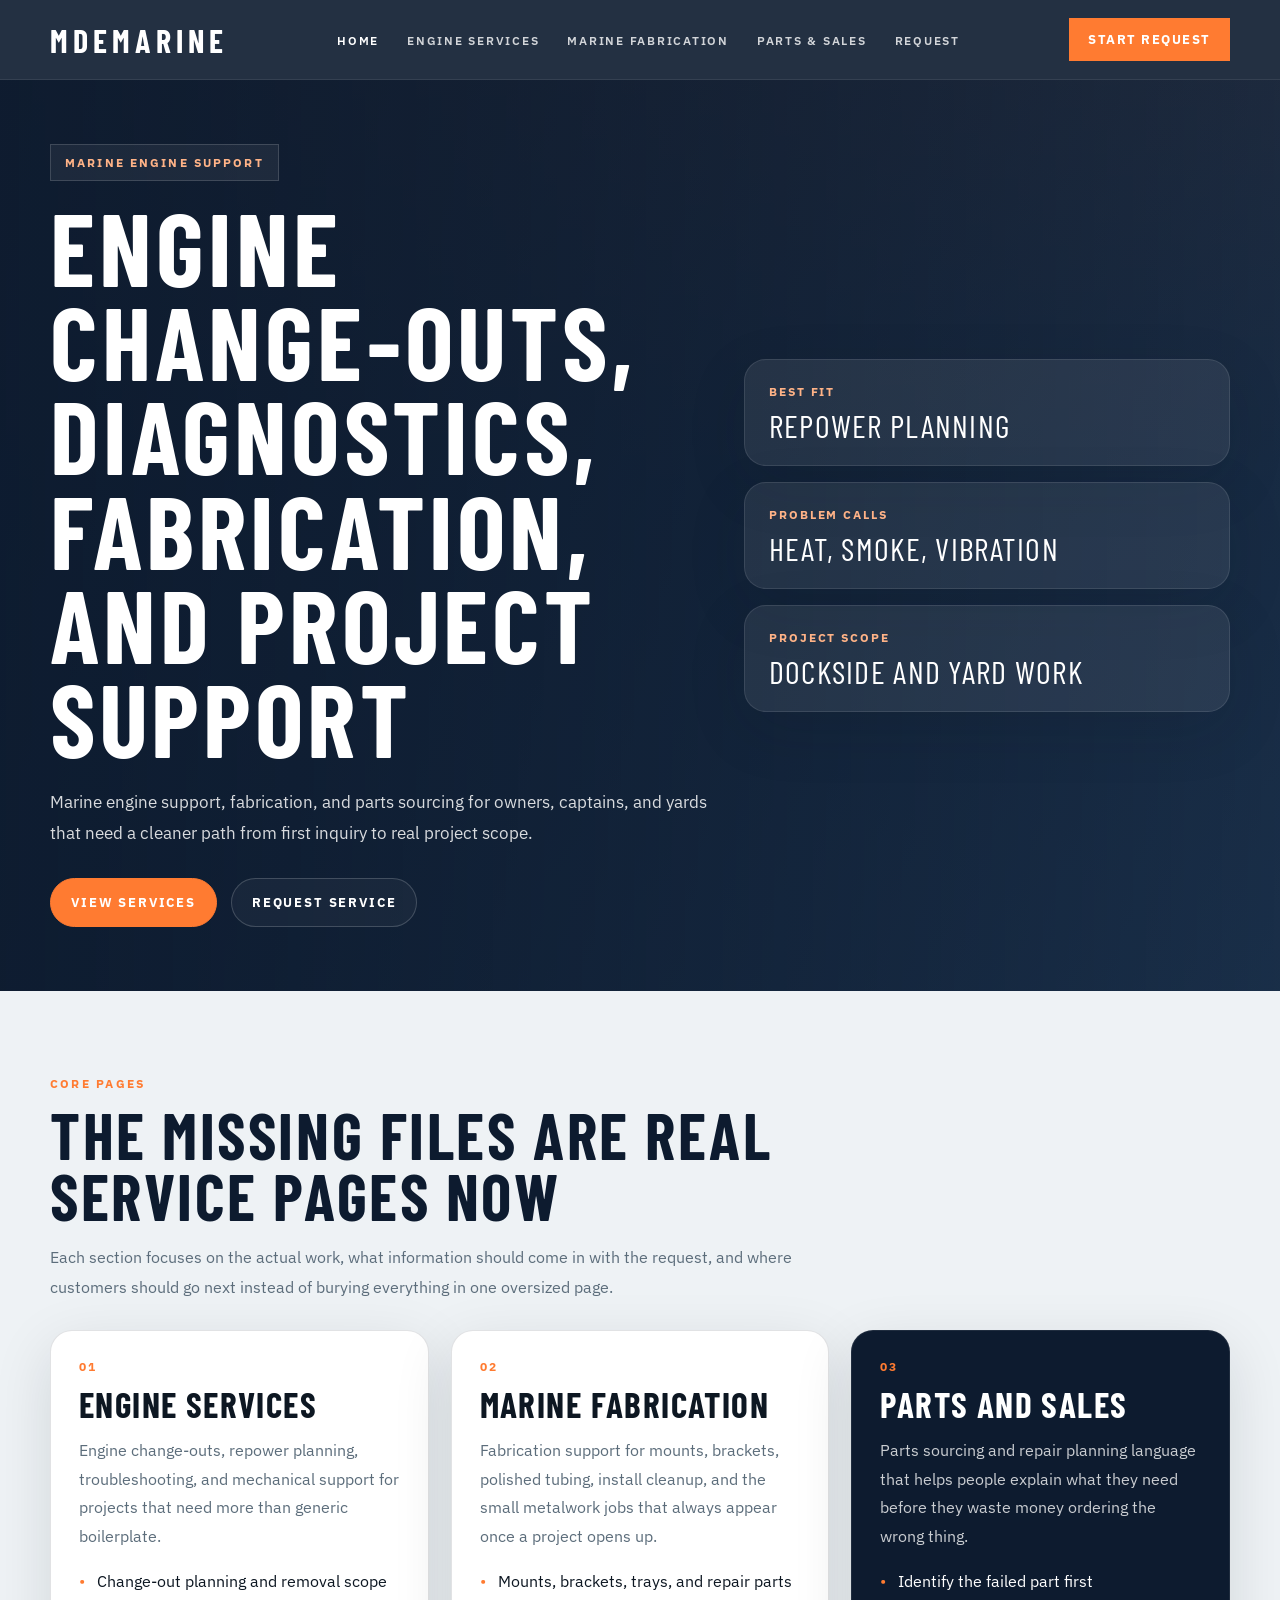
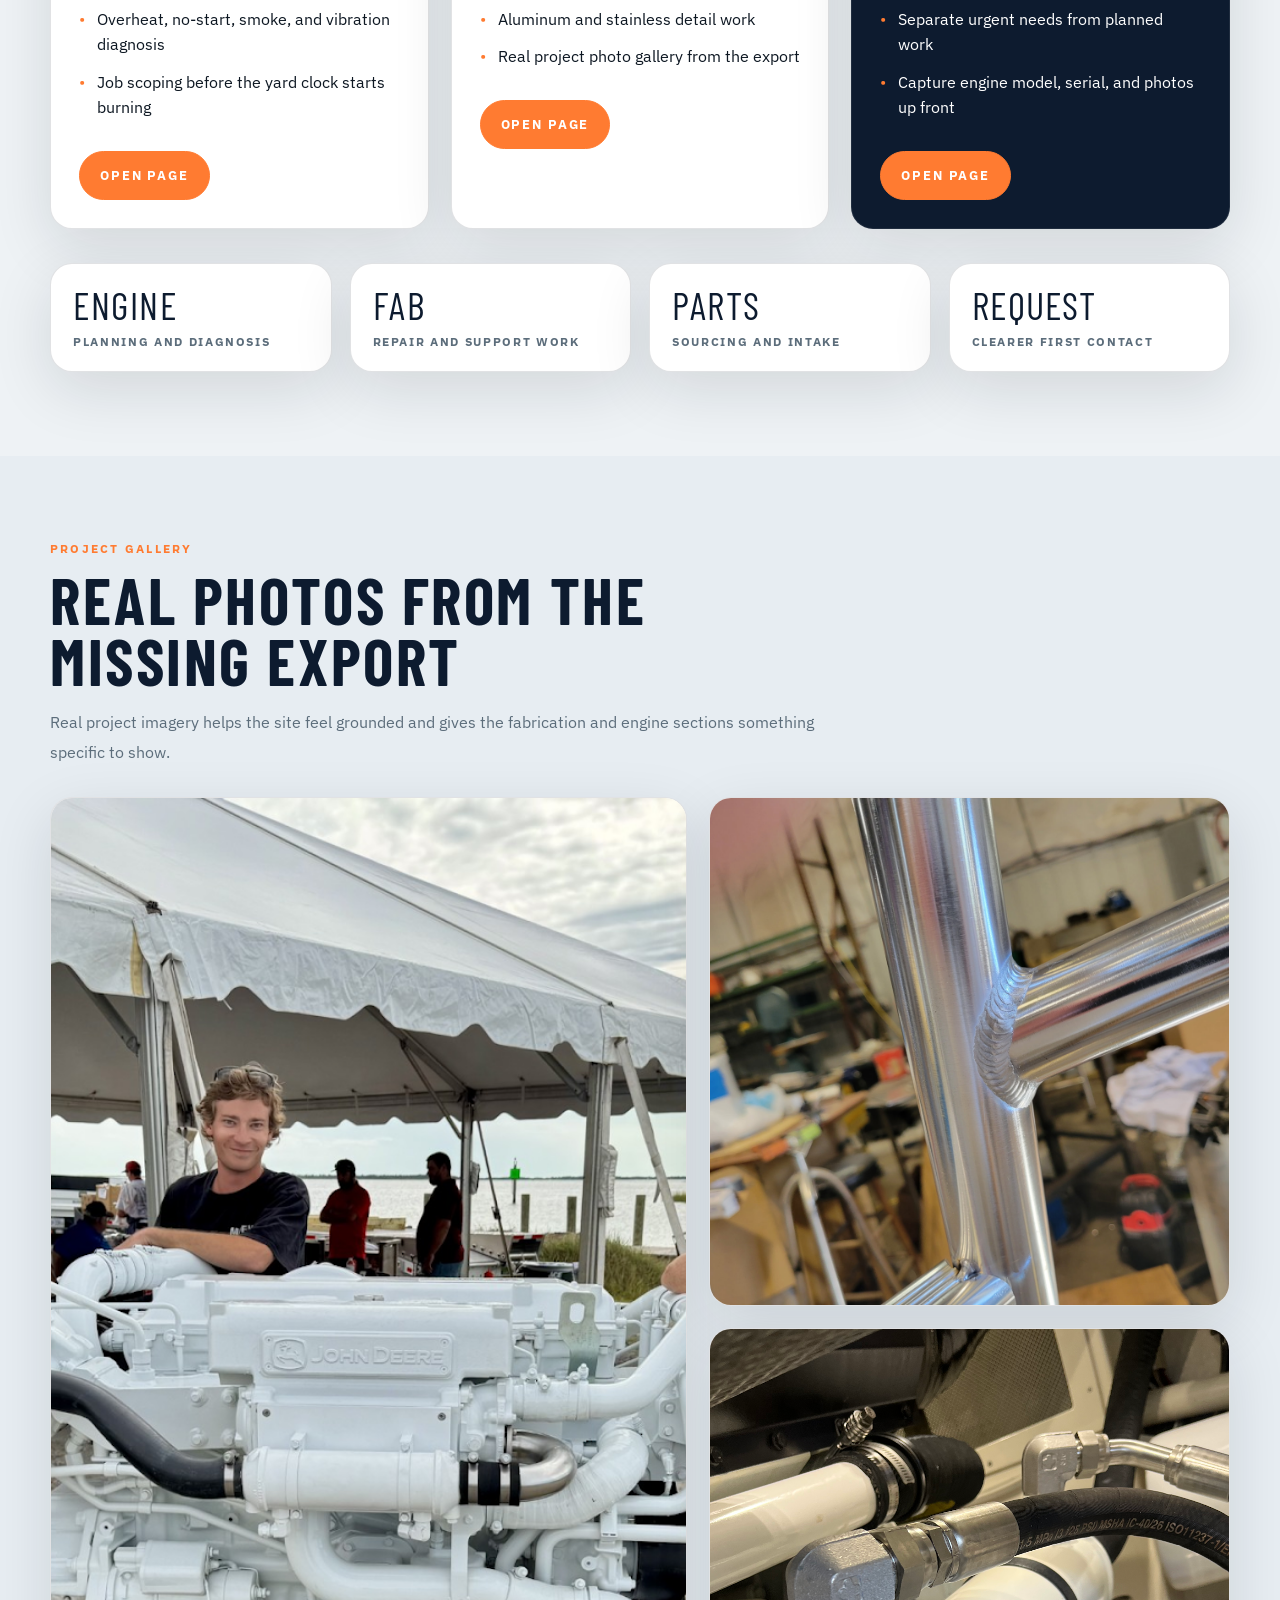
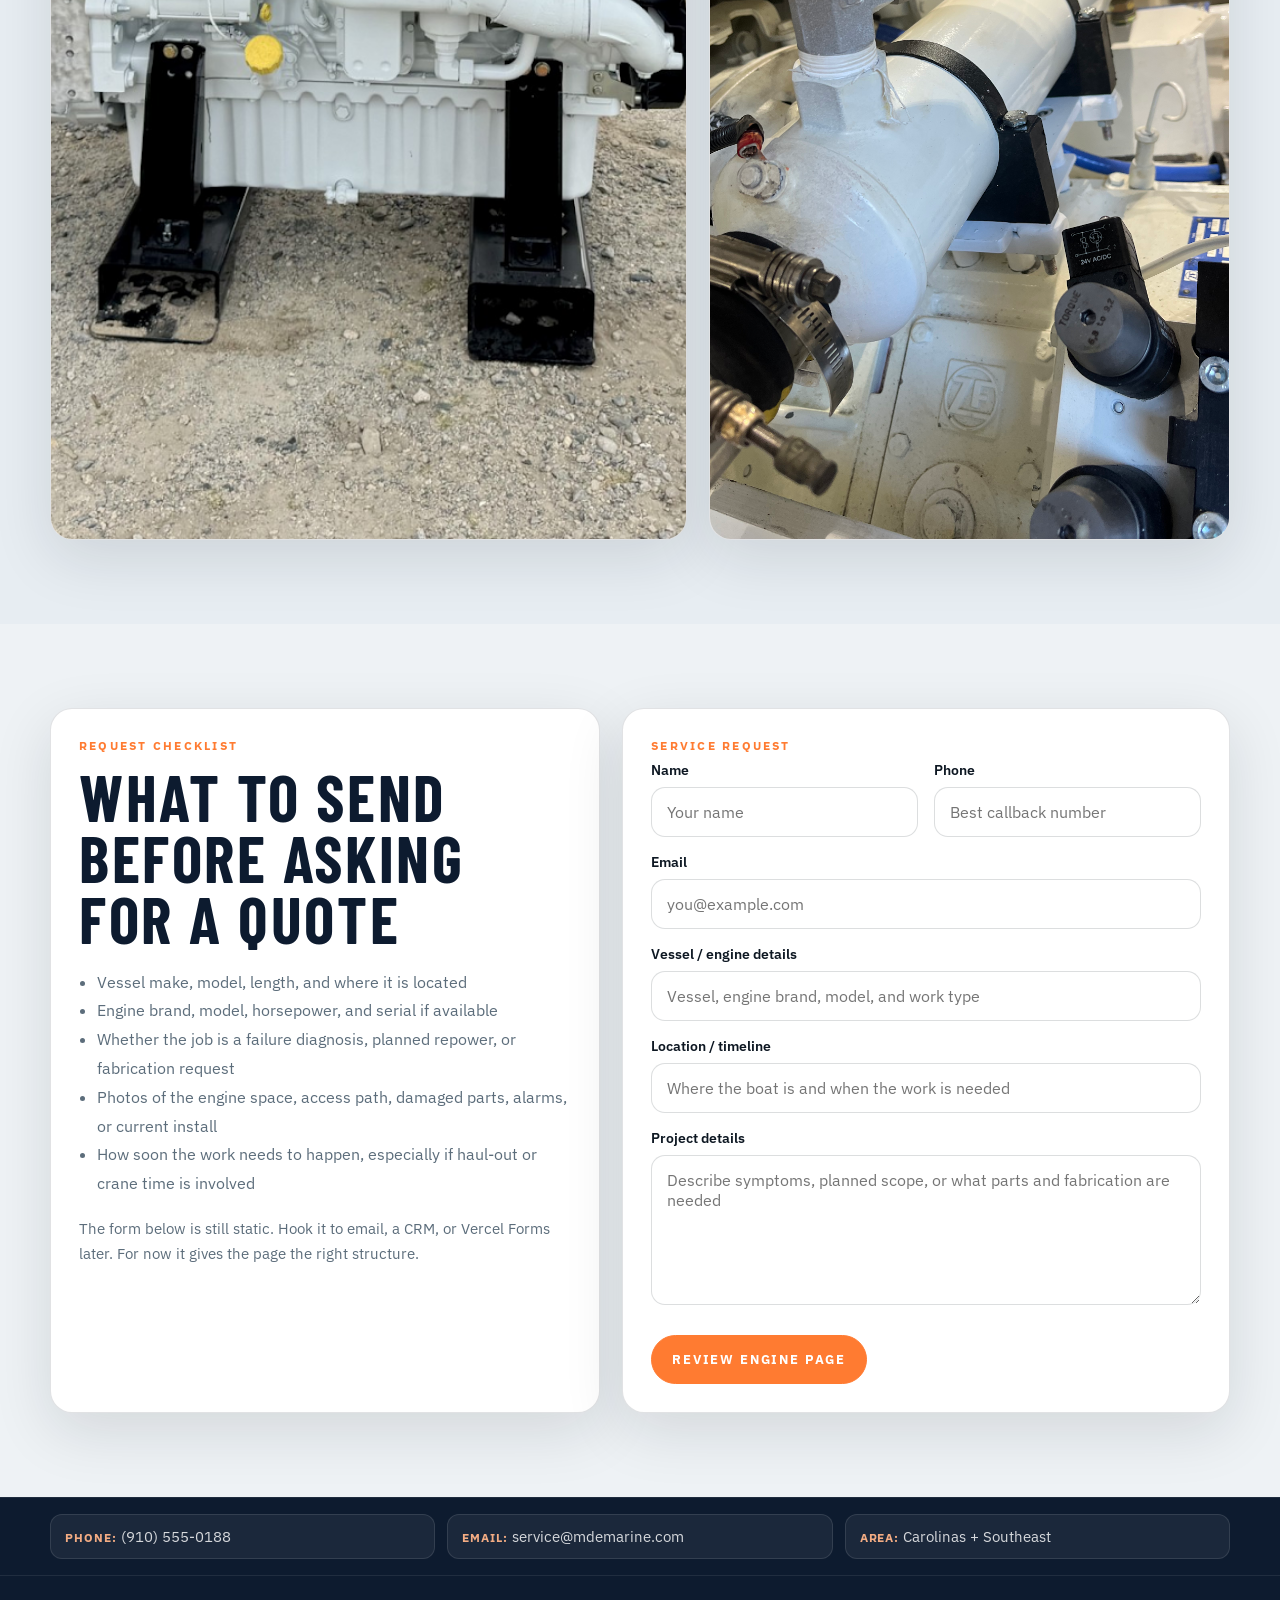
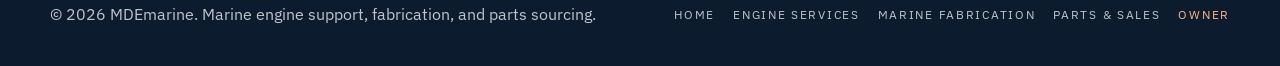
==== commit 30a06798: "Add owner console MVP" ====
--- a/index.html
+++ b/index.html
@@ -20,7 +20,7 @@
     <div class="site-shell">
       <header class="nav">
         <div class="nav-inner">
-          <a class="brand" href="./index.html">MDEmarine</a>
+          <a class="brand" href="./index.html" data-bind="brand.name">MDEmarine</a>
           <nav class="nav-links">
             <a class="active" href="./index.html">Home</a>
             <a href="./engine-services.html">Engine Services</a>
@@ -35,9 +35,9 @@
       <section class="hero">
         <div class="hero-grid">
           <div class="hero-copy">
-            <div class="eyebrow">Marine Engine Support</div>
-            <h1>Engine change-outs, diagnostics, fabrication, and project support</h1>
-            <p>
+            <div class="eyebrow" data-bind="home.eyebrow">Marine Engine Support</div>
+            <h1 data-bind="home.headline">Engine change-outs, diagnostics, fabrication, and project support</h1>
+            <p data-bind="home.subhead">
               Marine engine support, fabrication, and parts sourcing for owners, captains, and yards that need a cleaner path from first inquiry to real project scope.
             </p>
             <div class="hero-actions">
@@ -48,16 +48,16 @@
 
           <div class="hero-panel">
             <div class="info-card">
-              <div class="info-label">Best Fit</div>
-              <div class="info-value">Repower Planning</div>
+              <div class="info-label" data-bind="home.stats.0.label">Best Fit</div>
+              <div class="info-value" data-bind="home.stats.0.value">Repower Planning</div>
             </div>
             <div class="info-card">
-              <div class="info-label">Problem Calls</div>
-              <div class="info-value">Heat, Smoke, Vibration</div>
+              <div class="info-label" data-bind="home.stats.1.label">Problem Calls</div>
+              <div class="info-value" data-bind="home.stats.1.value">Heat, Smoke, Vibration</div>
             </div>
             <div class="info-card">
-              <div class="info-label">Project Scope</div>
-              <div class="info-value">Dockside and Yard Work</div>
+              <div class="info-label" data-bind="home.stats.2.label">Project Scope</div>
+              <div class="info-value" data-bind="home.stats.2.value">Dockside and Yard Work</div>
             </div>
           </div>
         </div>
@@ -75,50 +75,50 @@
 
           <div class="grid grid-3">
             <article class="service-card">
-              <div class="card-kicker">01</div>
-              <h3 class="card-title">Engine services</h3>
-              <p class="card-copy">
+              <div class="card-kicker" data-bind="home.services.0.kicker">01</div>
+              <h3 class="card-title" data-bind="home.services.0.title">Engine services</h3>
+              <p class="card-copy" data-bind="home.services.0.copy">
                 Engine change-outs, repower planning, troubleshooting, and mechanical support for projects that need more than generic boilerplate.
               </p>
-              <ul class="card-list">
+              <ul class="card-list" data-bind-list="home.services.0.list">
                 <li>Change-out planning and removal scope</li>
                 <li>Overheat, no-start, smoke, and vibration diagnosis</li>
                 <li>Job scoping before the yard clock starts burning</li>
               </ul>
               <div class="inline-actions">
-                <a class="btn" href="./engine-services.html">Open page</a>
+                <a class="btn" data-bind-href="home.services.0.href" href="./engine-services.html">Open page</a>
               </div>
             </article>
 
             <article class="service-card">
-              <div class="card-kicker">02</div>
-              <h3 class="card-title">Marine fabrication</h3>
-              <p class="card-copy">
+              <div class="card-kicker" data-bind="home.services.1.kicker">02</div>
+              <h3 class="card-title" data-bind="home.services.1.title">Marine fabrication</h3>
+              <p class="card-copy" data-bind="home.services.1.copy">
                 Fabrication support for mounts, brackets, polished tubing, install cleanup, and the small metalwork jobs that always appear once a project opens up.
               </p>
-              <ul class="card-list">
+              <ul class="card-list" data-bind-list="home.services.1.list">
                 <li>Mounts, brackets, trays, and repair parts</li>
                 <li>Aluminum and stainless detail work</li>
                 <li>Real project photo gallery from the export</li>
               </ul>
               <div class="inline-actions">
-                <a class="btn" href="./marine-fabrication.html">Open page</a>
+                <a class="btn" data-bind-href="home.services.1.href" href="./marine-fabrication.html">Open page</a>
               </div>
             </article>
 
             <article class="service-card dark">
-              <div class="card-kicker">03</div>
-              <h3 class="card-title">Parts and sales</h3>
-              <p class="card-copy">
+              <div class="card-kicker" data-bind="home.services.2.kicker">03</div>
+              <h3 class="card-title" data-bind="home.services.2.title">Parts and sales</h3>
+              <p class="card-copy" data-bind="home.services.2.copy">
                 Parts sourcing and repair planning language that helps people explain what they need before they waste money ordering the wrong thing.
               </p>
-              <ul class="card-list">
+              <ul class="card-list" data-bind-list="home.services.2.list">
                 <li>Identify the failed part first</li>
                 <li>Separate urgent needs from planned work</li>
                 <li>Capture engine model, serial, and photos up front</li>
               </ul>
               <div class="inline-actions">
-                <a class="btn" href="./parts-sales.html">Open page</a>
+                <a class="btn" data-bind-href="home.services.2.href" href="./parts-sales.html">Open page</a>
               </div>
             </article>
           </div>
@@ -147,34 +147,34 @@
       <section class="page-section muted-block">
         <div class="container">
           <div class="section-intro">
-            <div class="section-kicker">Project gallery</div>
-            <h2 class="section-title">Real photos from the missing export</h2>
-            <p class="section-copy">
+            <div class="section-kicker" data-bind="home.gallery.kicker">Project gallery</div>
+            <h2 class="section-title" data-bind="home.gallery.title">Real photos from the missing export</h2>
+            <p class="section-copy" data-bind="home.gallery.copy">
               Real project imagery helps the site feel grounded and gives the fabrication and engine sections something specific to show.
             </p>
           </div>
 
           <div class="media-grid">
             <article class="gallery-card tall">
-              <img src="./assets/projects/team-john-deere-engine.png" alt="Team standing beside a John Deere marine engine" />
+              <img data-bind="home.gallery.items.0.image" src="./assets/projects/team-john-deere-engine.png" alt="Team standing beside a John Deere marine engine" />
               <div class="gallery-copy">
-                <h3>Shop and project credibility</h3>
-                <p>Use this kind of image when you want the site to feel like an actual operation instead of a mockup.</p>
+                <h3 data-bind="home.gallery.items.0.title">Shop and project credibility</h3>
+                <p data-bind="home.gallery.items.0.copy">Use this kind of image when you want the site to feel like an actual operation instead of a mockup.</p>
               </div>
             </article>
             <div class="gallery-stack">
               <article class="gallery-card">
-                <img src="./assets/projects/fabrication-weld-detail.png" alt="Close-up of polished marine fabrication weld detail" />
+                <img data-bind="home.gallery.items.1.image" src="./assets/projects/fabrication-weld-detail.png" alt="Close-up of polished marine fabrication weld detail" />
                 <div class="gallery-copy">
-                  <h3>Fabrication detail</h3>
-                  <p>Polished tubing and weld work that looks like real shop output, because it is.</p>
+                  <h3 data-bind="home.gallery.items.1.title">Fabrication detail</h3>
+                  <p data-bind="home.gallery.items.1.copy">Polished tubing and weld work that looks like real shop output, because it is.</p>
                 </div>
               </article>
               <article class="gallery-card">
-                <img src="./assets/projects/engine-install-detail.png" alt="Marine engine install detail with hoses and fittings" />
+                <img data-bind="home.gallery.items.2.image" src="./assets/projects/engine-install-detail.png" alt="Marine engine install detail with hoses and fittings" />
                 <div class="gallery-copy">
-                  <h3>Mechanical install</h3>
-                  <p>Engine room close-up that fits the engine services page better than another AI hero image.</p>
+                  <h3 data-bind="home.gallery.items.2.title">Mechanical install</h3>
+                  <p data-bind="home.gallery.items.2.copy">Engine room close-up that fits the engine services page better than another AI hero image.</p>
                 </div>
               </article>
             </div>
@@ -185,16 +185,16 @@
       <section id="request" class="page-section">
         <div class="container request-grid">
           <article class="copy-card">
-            <div class="section-kicker">Request checklist</div>
-            <h2 class="section-title">What to send before asking for a quote</h2>
-            <ul class="request-list">
+            <div class="section-kicker" data-bind="home.request.kicker">Request checklist</div>
+            <h2 class="section-title" data-bind="home.request.title">What to send before asking for a quote</h2>
+            <ul class="request-list" data-bind-list="home.request.checklist">
               <li>Vessel make, model, length, and where it is located</li>
               <li>Engine brand, model, horsepower, and serial if available</li>
               <li>Whether the job is a failure diagnosis, planned repower, or fabrication request</li>
               <li>Photos of the engine space, access path, damaged parts, alarms, or current install</li>
               <li>How soon the work needs to happen, especially if haul-out or crane time is involved</li>
             </ul>
-            <p class="helper">
+            <p class="helper" data-bind="home.request.helper">
               The form below is still static. Hook it to email, a CRM, or Vercel Forms later. For now it gives the page the right structure.
             </p>
           </article>
@@ -235,17 +235,29 @@
         </div>
       </section>
 
+      <section class="contact-strip">
+        <div class="container contact-grid">
+          <div class="contact-item"><strong>Phone:</strong> <span data-bind="contact.phone">(910) 555-0188</span></div>
+          <div class="contact-item"><strong>Email:</strong> <span data-bind="contact.email">service@mdemarine.com</span></div>
+          <div class="contact-item"><strong>Area:</strong> <span data-bind="contact.serviceArea">Carolinas + Southeast</span></div>
+        </div>
+      </section>
+
       <footer class="footer">
         <div class="footer-inner">
-          <div>© 2026 MDEmarine. Marine engine support, fabrication, and parts sourcing.</div>
+          <div>© 2026 <span data-bind="brand.name">MDEmarine</span>. Marine engine support, fabrication, and parts sourcing.</div>
           <div class="footer-links">
             <a href="./index.html">Home</a>
             <a href="./engine-services.html">Engine Services</a>
             <a href="./marine-fabrication.html">Marine Fabrication</a>
             <a href="./parts-sales.html">Parts &amp; Sales</a>
+            <a href="./owner.html" class="footer-owner">Owner</a>
           </div>
         </div>
       </footer>
     </div>
+
+    <script src="./site-config.js"></script>
+    <script src="./site.js"></script>
   </body>
 </html>
--- a/styles.css
+++ b/styles.css
@@ -586,6 +586,39 @@
   background: #e7edf2;
 }
 
+.contact-strip {
+  background: var(--navy);
+  border-top: 1px solid rgba(255, 255, 255, 0.08);
+  border-bottom: 1px solid rgba(255, 255, 255, 0.08);
+  color: rgba(255, 255, 255, 0.82);
+}
+
+.contact-grid {
+  display: grid;
+  grid-template-columns: repeat(3, minmax(0, 1fr));
+  gap: 12px;
+  padding: 16px 0;
+}
+
+.contact-item {
+  background: rgba(255, 255, 255, 0.06);
+  border: 1px solid rgba(255, 255, 255, 0.11);
+  border-radius: 12px;
+  padding: 12px 14px;
+  font-size: 0.92rem;
+}
+
+.contact-item strong {
+  letter-spacing: 0.08em;
+  text-transform: uppercase;
+  font-size: 0.72rem;
+  color: rgba(255, 179, 135, 0.95);
+}
+
+.footer-owner {
+  color: var(--accent-soft);
+}
+
 @media (max-width: 980px) {
   .hero-grid,
   .page-hero-grid,
@@ -597,7 +630,8 @@
 
   .grid-3,
   .grid-2,
-  .stat-strip {
+  .stat-strip,
+  .contact-grid {
     grid-template-columns: 1fr 1fr;
   }
 
@@ -618,7 +652,8 @@
   .grid-3,
   .grid-2,
   .stat-strip,
-  .form-grid {
+  .form-grid,
+  .contact-grid {
     grid-template-columns: 1fr;
   }
 
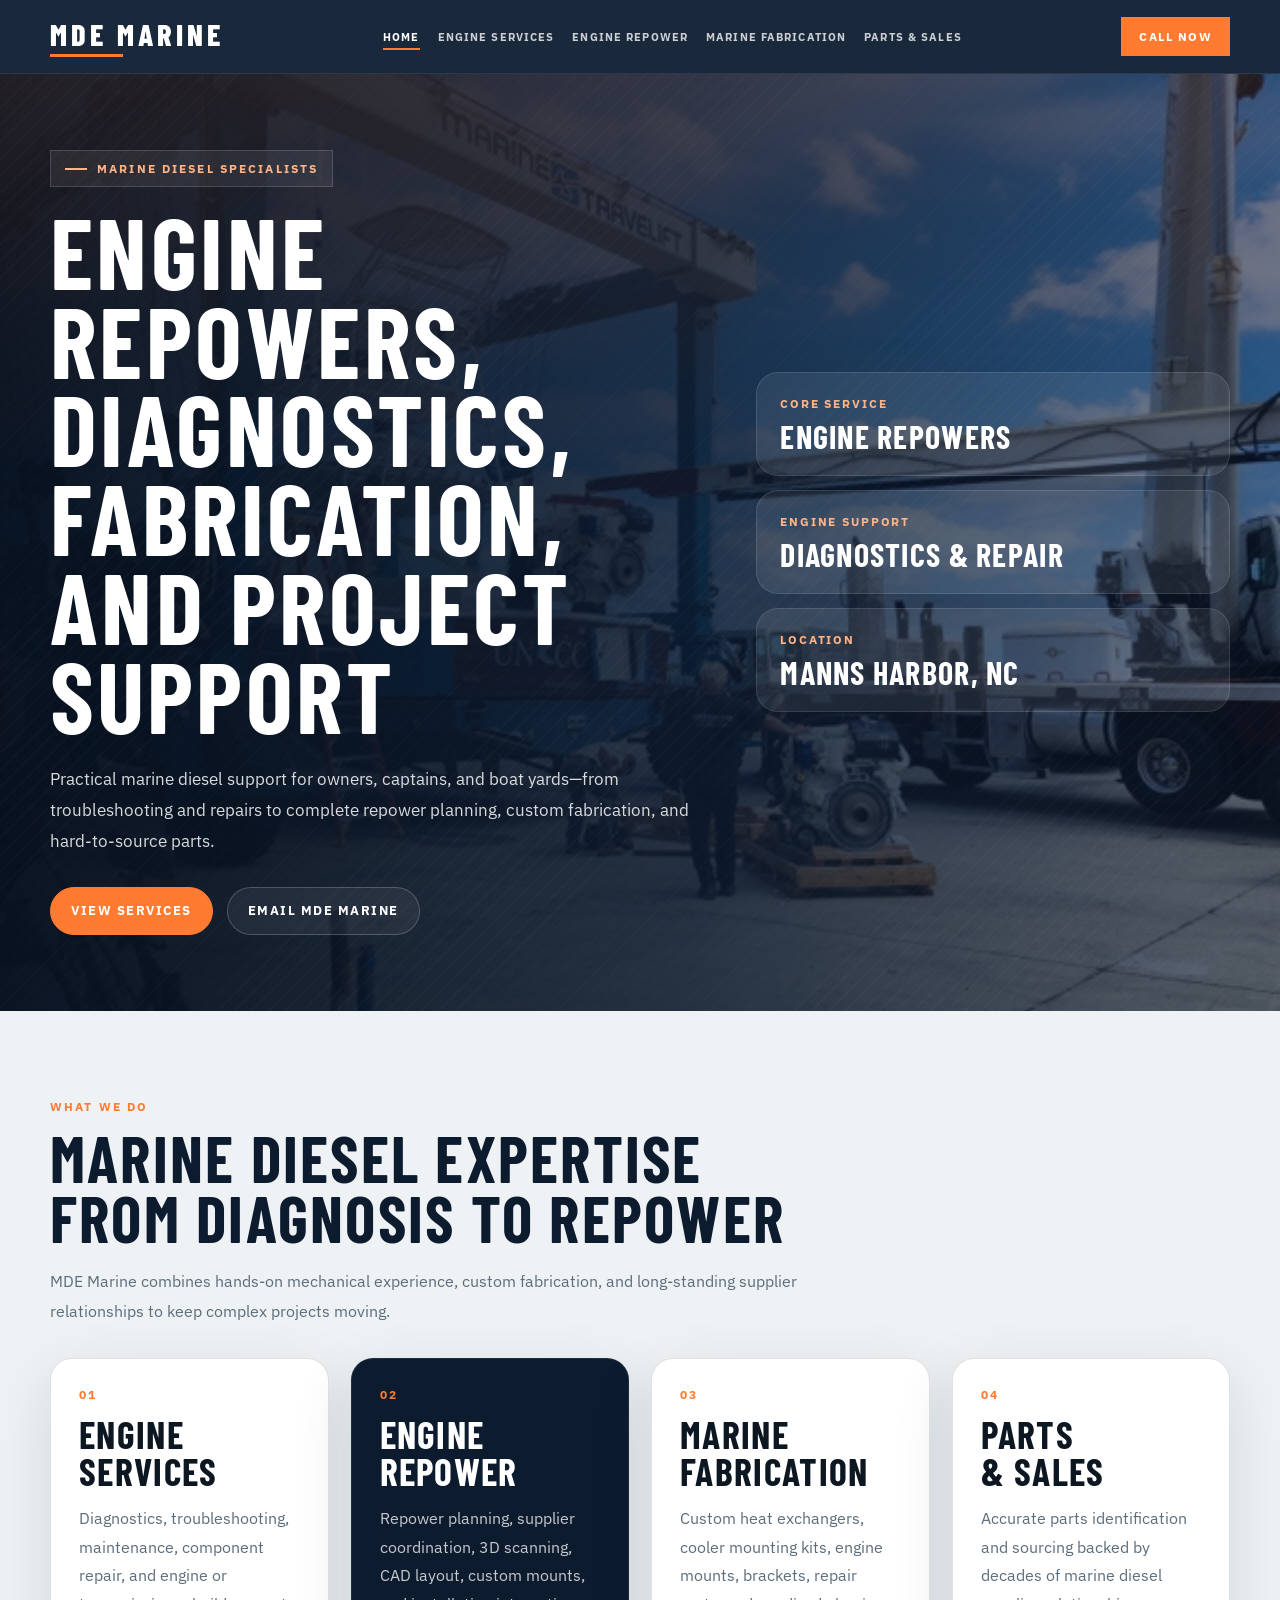
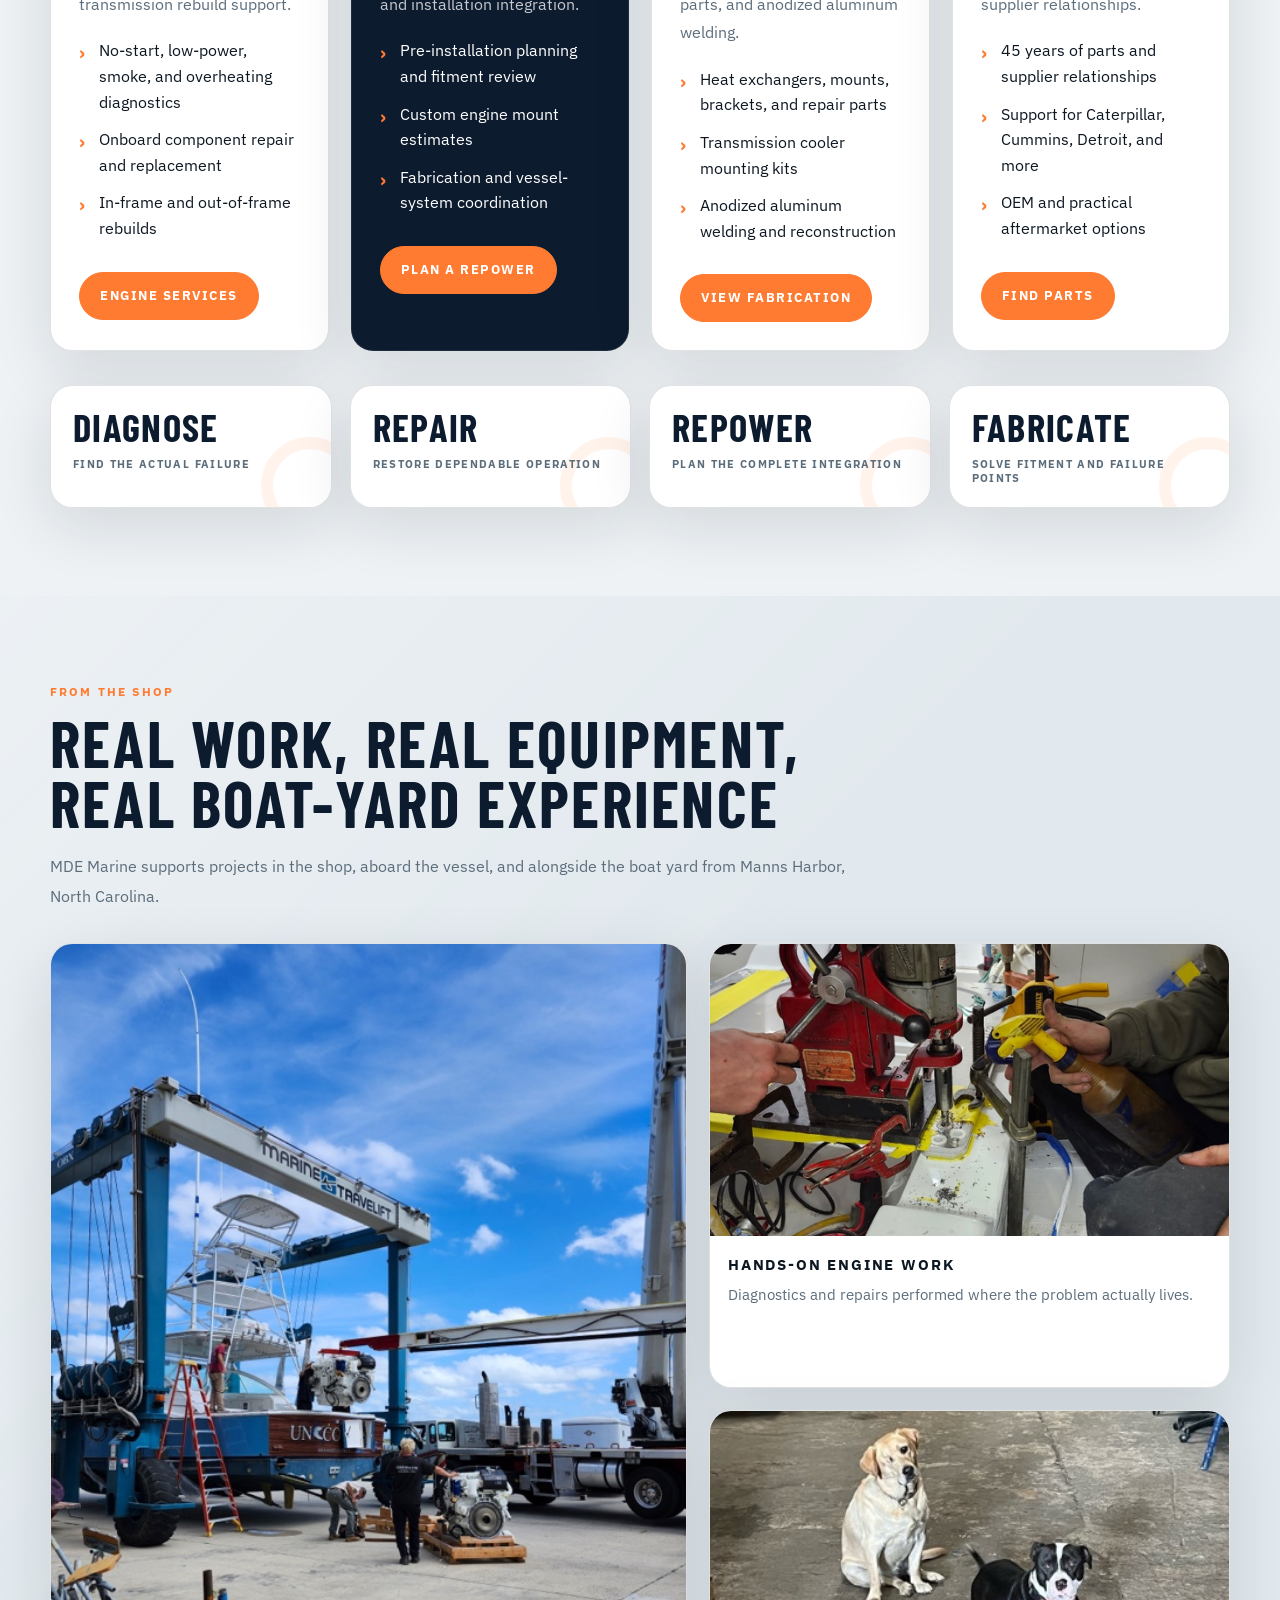
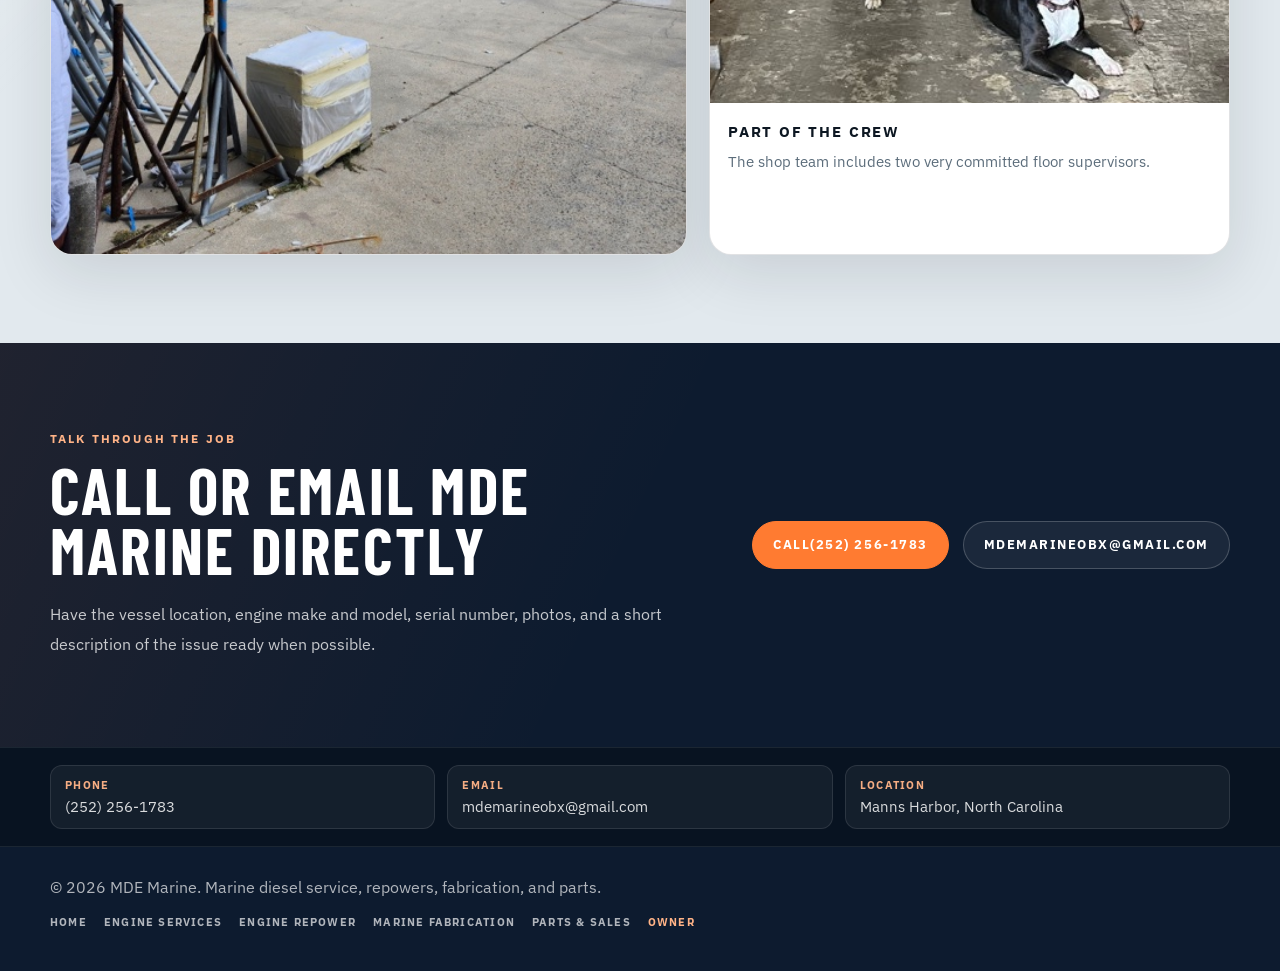
==== commit 9f5cc6f1: "Update MDE Marine services and project content" ====
--- a/index.html
+++ b/index.html
@@ -3,11 +3,31 @@
   <head>
     <meta charset="UTF-8" />
     <meta name="viewport" content="width=device-width, initial-scale=1.0" />
-    <title>MDEmarine | Marine Engine Support, Fabrication, and Parts</title>
+    <title>MDE Marine | Diesel Engine Service, Repowers, Fabrication, and Parts</title>
     <meta
       name="description"
-      content="Marine engine support, repower planning, fabrication, and parts sourcing for engine change-outs, troubleshooting, and project execution."
-    />
+      content="MDE Marine provides marine diesel diagnostics, repairs, engine repowers, custom fabrication, and parts sourcing from Manns Harbor, North Carolina."
+    />
+    <meta
+      name="keywords"
+      content="marine diesel repair, engine repower, marine fabrication, heat exchangers, transmission cooler mounts, marine engine parts, Manns Harbor NC"
+    />
+    <meta property="og:type" content="website" />
+    <meta property="og:title" content="MDE Marine | Diesel Engine Service, Repowers, Fabrication, and Parts" />
+    <meta
+      property="og:description"
+      content="Marine diesel diagnostics, repairs, repowers, custom fabrication, and parts sourcing from Manns Harbor, North Carolina."
+    />
+    <meta property="og:url" content="https://mdemarine-stitch-site.vercel.app/" />
+    <meta property="og:image" content="https://mdemarine-stitch-site.vercel.app/assets/mde/home-boat-yard.jpg" />
+    <meta name="twitter:card" content="summary_large_image" />
+    <meta name="twitter:title" content="MDE Marine | Diesel Engine Service, Repowers, Fabrication, and Parts" />
+    <meta
+      name="twitter:description"
+      content="Marine diesel diagnostics, repairs, repowers, custom fabrication, and parts sourcing from Manns Harbor, North Carolina."
+    />
+    <meta name="twitter:image" content="https://mdemarine-stitch-site.vercel.app/assets/mde/home-boat-yard.jpg" />
+    <link rel="canonical" href="https://mdemarine-stitch-site.vercel.app/" />
     <link rel="preconnect" href="https://fonts.googleapis.com" />
     <link rel="preconnect" href="https://fonts.gstatic.com" crossorigin />
     <link
@@ -16,239 +36,251 @@
     />
     <link rel="stylesheet" href="./styles.css" />
   </head>
-  <body>
+  <body data-page="home">
     <div class="site-shell">
       <header class="nav">
         <div class="nav-inner">
-          <a class="brand" href="./index.html" data-bind="brand.name">MDEmarine</a>
-          <nav class="nav-links">
+          <a class="brand" href="./index.html" data-bind="brand.name">MDE Marine</a>
+          <nav class="nav-links" aria-label="Primary navigation">
             <a class="active" href="./index.html">Home</a>
             <a href="./engine-services.html">Engine Services</a>
+            <a href="./engine-repower.html">Engine Repower</a>
             <a href="./marine-fabrication.html">Marine Fabrication</a>
             <a href="./parts-sales.html">Parts &amp; Sales</a>
-            <a href="#request">Request</a>
           </nav>
-          <a class="nav-cta" href="#request">Start Request</a>
+          <a class="nav-cta" data-bind-tel="contact.phone" href="tel:+12522561783">Call Now</a>
         </div>
       </header>
 
-      <section class="hero">
-        <div class="hero-grid">
-          <div class="hero-copy">
-            <div class="eyebrow" data-bind="home.eyebrow">Marine Engine Support</div>
-            <h1 data-bind="home.headline">Engine change-outs, diagnostics, fabrication, and project support</h1>
-            <p data-bind="home.subhead">
-              Marine engine support, fabrication, and parts sourcing for owners, captains, and yards that need a cleaner path from first inquiry to real project scope.
-            </p>
-            <div class="hero-actions">
-              <a class="btn" href="#services">View Services</a>
-              <a class="btn-secondary" href="#request">Request Service</a>
-            </div>
-          </div>
-
-          <div class="hero-panel">
-            <div class="info-card">
-              <div class="info-label" data-bind="home.stats.0.label">Best Fit</div>
-              <div class="info-value" data-bind="home.stats.0.value">Repower Planning</div>
-            </div>
-            <div class="info-card">
-              <div class="info-label" data-bind="home.stats.1.label">Problem Calls</div>
-              <div class="info-value" data-bind="home.stats.1.value">Heat, Smoke, Vibration</div>
-            </div>
-            <div class="info-card">
-              <div class="info-label" data-bind="home.stats.2.label">Project Scope</div>
-              <div class="info-value" data-bind="home.stats.2.value">Dockside and Yard Work</div>
-            </div>
-          </div>
-        </div>
-      </section>
-
-      <section id="services" class="page-section">
-        <div class="container">
-          <div class="section-intro">
-            <div class="section-kicker">Core Pages</div>
-            <h2 class="section-title">The missing files are real service pages now</h2>
-            <p class="section-copy">
-              Each section focuses on the actual work, what information should come in with the request, and where customers should go next instead of burying everything in one oversized page.
-            </p>
-          </div>
-
-          <div class="grid grid-3">
-            <article class="service-card">
-              <div class="card-kicker" data-bind="home.services.0.kicker">01</div>
-              <h3 class="card-title" data-bind="home.services.0.title">Engine services</h3>
-              <p class="card-copy" data-bind="home.services.0.copy">
-                Engine change-outs, repower planning, troubleshooting, and mechanical support for projects that need more than generic boilerplate.
-              </p>
-              <ul class="card-list" data-bind-list="home.services.0.list">
-                <li>Change-out planning and removal scope</li>
-                <li>Overheat, no-start, smoke, and vibration diagnosis</li>
-                <li>Job scoping before the yard clock starts burning</li>
-              </ul>
-              <div class="inline-actions">
-                <a class="btn" data-bind-href="home.services.0.href" href="./engine-services.html">Open page</a>
-              </div>
-            </article>
-
-            <article class="service-card">
-              <div class="card-kicker" data-bind="home.services.1.kicker">02</div>
-              <h3 class="card-title" data-bind="home.services.1.title">Marine fabrication</h3>
-              <p class="card-copy" data-bind="home.services.1.copy">
-                Fabrication support for mounts, brackets, polished tubing, install cleanup, and the small metalwork jobs that always appear once a project opens up.
-              </p>
-              <ul class="card-list" data-bind-list="home.services.1.list">
-                <li>Mounts, brackets, trays, and repair parts</li>
-                <li>Aluminum and stainless detail work</li>
-                <li>Real project photo gallery from the export</li>
-              </ul>
-              <div class="inline-actions">
-                <a class="btn" data-bind-href="home.services.1.href" href="./marine-fabrication.html">Open page</a>
-              </div>
-            </article>
-
-            <article class="service-card dark">
-              <div class="card-kicker" data-bind="home.services.2.kicker">03</div>
-              <h3 class="card-title" data-bind="home.services.2.title">Parts and sales</h3>
-              <p class="card-copy" data-bind="home.services.2.copy">
-                Parts sourcing and repair planning language that helps people explain what they need before they waste money ordering the wrong thing.
-              </p>
-              <ul class="card-list" data-bind-list="home.services.2.list">
-                <li>Identify the failed part first</li>
-                <li>Separate urgent needs from planned work</li>
-                <li>Capture engine model, serial, and photos up front</li>
-              </ul>
-              <div class="inline-actions">
-                <a class="btn" data-bind-href="home.services.2.href" href="./parts-sales.html">Open page</a>
-              </div>
-            </article>
-          </div>
-
-          <div class="stat-strip">
-            <div class="stat-card">
-              <div class="big-number">Engine</div>
-              <div class="stat-label">Planning and diagnosis</div>
-            </div>
-            <div class="stat-card">
-              <div class="big-number">Fab</div>
-              <div class="stat-label">Repair and support work</div>
-            </div>
-            <div class="stat-card">
-              <div class="big-number">Parts</div>
-              <div class="stat-label">Sourcing and intake</div>
-            </div>
-            <div class="stat-card">
-              <div class="big-number">Request</div>
-              <div class="stat-label">Clearer first contact</div>
-            </div>
-          </div>
-        </div>
-      </section>
-
-      <section class="page-section muted-block">
-        <div class="container">
-          <div class="section-intro">
-            <div class="section-kicker" data-bind="home.gallery.kicker">Project gallery</div>
-            <h2 class="section-title" data-bind="home.gallery.title">Real photos from the missing export</h2>
-            <p class="section-copy" data-bind="home.gallery.copy">
-              Real project imagery helps the site feel grounded and gives the fabrication and engine sections something specific to show.
-            </p>
-          </div>
-
-          <div class="media-grid">
-            <article class="gallery-card tall">
-              <img data-bind="home.gallery.items.0.image" src="./assets/projects/team-john-deere-engine.png" alt="Team standing beside a John Deere marine engine" />
-              <div class="gallery-copy">
-                <h3 data-bind="home.gallery.items.0.title">Shop and project credibility</h3>
-                <p data-bind="home.gallery.items.0.copy">Use this kind of image when you want the site to feel like an actual operation instead of a mockup.</p>
-              </div>
-            </article>
-            <div class="gallery-stack">
-              <article class="gallery-card">
-                <img data-bind="home.gallery.items.1.image" src="./assets/projects/fabrication-weld-detail.png" alt="Close-up of polished marine fabrication weld detail" />
+      <main>
+        <section class="hero">
+          <div class="hero-grid">
+            <div class="hero-copy">
+              <div class="eyebrow" data-bind="home.eyebrow">Marine Diesel Specialists</div>
+              <h1 data-bind="home.headline">Engine repowers, diagnostics, fabrication, and project support</h1>
+              <p data-bind="home.subhead">
+                Practical marine diesel support for owners, captains, and boat yards—from troubleshooting and repairs to complete repower planning, custom fabrication, and hard-to-source parts.
+              </p>
+              <div class="hero-actions">
+                <a class="btn" href="#services">View Services</a>
+                <a class="btn-secondary" data-bind-mailto="contact.email" href="mailto:mdemarineobx@gmail.com">Email MDE Marine</a>
+              </div>
+            </div>
+
+            <div class="hero-panel" aria-label="Service highlights">
+              <div class="info-card">
+                <div class="info-label" data-bind="home.stats.0.label">Core Service</div>
+                <div class="info-value" data-bind="home.stats.0.value">Engine Repowers</div>
+              </div>
+              <div class="info-card">
+                <div class="info-label" data-bind="home.stats.1.label">Engine Support</div>
+                <div class="info-value" data-bind="home.stats.1.value">Diagnostics &amp; Repair</div>
+              </div>
+              <div class="info-card">
+                <div class="info-label" data-bind="home.stats.2.label">Location</div>
+                <div class="info-value" data-bind="home.stats.2.value">Manns Harbor, NC</div>
+              </div>
+            </div>
+          </div>
+        </section>
+
+        <section id="services" class="page-section">
+          <div class="container">
+            <div class="section-intro">
+              <div class="section-kicker">What We Do</div>
+              <h2 class="section-title">Marine diesel expertise from diagnosis to repower</h2>
+              <p class="section-copy">
+                MDE Marine combines hands-on mechanical experience, custom fabrication, and long-standing supplier relationships to keep complex projects moving.
+              </p>
+            </div>
+
+            <div class="grid grid-4">
+              <article class="service-card">
+                <div class="card-kicker" data-bind="home.services.0.kicker">01</div>
+                <h3 class="card-title" data-bind="home.services.0.title">Engine Services</h3>
+                <p class="card-copy" data-bind="home.services.0.copy">
+                  Diagnostics, troubleshooting, maintenance, component repair, and engine or transmission rebuild support.
+                </p>
+                <ul class="card-list" data-bind-list="home.services.0.list">
+                  <li>No-start, low-power, smoke, and overheating diagnostics</li>
+                  <li>Onboard component repair and replacement</li>
+                  <li>In-frame and out-of-frame rebuilds</li>
+                </ul>
+                <div class="inline-actions">
+                  <a class="btn" data-bind-href="home.services.0.href" href="./engine-services.html">Engine Services</a>
+                </div>
+              </article>
+
+              <article class="service-card dark">
+                <div class="card-kicker" data-bind="home.services.1.kicker">02</div>
+                <h3 class="card-title" data-bind="home.services.1.title">Engine Repower</h3>
+                <p class="card-copy" data-bind="home.services.1.copy">
+                  Repower planning, supplier coordination, 3D scanning, CAD layout, custom mounts, and installation integration.
+                </p>
+                <ul class="card-list" data-bind-list="home.services.1.list">
+                  <li>Pre-installation planning and fitment review</li>
+                  <li>Custom engine mount estimates</li>
+                  <li>Fabrication and vessel-system coordination</li>
+                </ul>
+                <div class="inline-actions">
+                  <a class="btn" data-bind-href="home.services.1.href" href="./engine-repower.html">Plan a Repower</a>
+                </div>
+              </article>
+
+              <article class="service-card">
+                <div class="card-kicker" data-bind="home.services.2.kicker">03</div>
+                <h3 class="card-title" data-bind="home.services.2.title">Marine Fabrication</h3>
+                <p class="card-copy" data-bind="home.services.2.copy">
+                  Custom heat exchangers, cooler mounting kits, engine mounts, brackets, repair parts, and anodized aluminum welding.
+                </p>
+                <ul class="card-list" data-bind-list="home.services.2.list">
+                  <li>Heat exchangers, mounts, brackets, and repair parts</li>
+                  <li>Transmission cooler mounting kits</li>
+                  <li>Anodized aluminum welding and reconstruction</li>
+                </ul>
+                <div class="inline-actions">
+                  <a class="btn" data-bind-href="home.services.2.href" href="./marine-fabrication.html">View Fabrication</a>
+                </div>
+              </article>
+
+              <article class="service-card">
+                <div class="card-kicker" data-bind="home.services.3.kicker">04</div>
+                <h3 class="card-title" data-bind="home.services.3.title">Parts &amp; Sales</h3>
+                <p class="card-copy" data-bind="home.services.3.copy">
+                  Accurate parts identification and sourcing backed by decades of marine diesel supplier relationships.
+                </p>
+                <ul class="card-list" data-bind-list="home.services.3.list">
+                  <li>45 years of parts and supplier relationships</li>
+                  <li>Support for Caterpillar, Cummins, Detroit, and more</li>
+                  <li>OEM and practical aftermarket options</li>
+                </ul>
+                <div class="inline-actions">
+                  <a class="btn" data-bind-href="home.services.3.href" href="./parts-sales.html">Find Parts</a>
+                </div>
+              </article>
+            </div>
+
+            <div class="stat-strip">
+              <div class="stat-card">
+                <div class="big-number">Diagnose</div>
+                <div class="stat-label">Find the actual failure</div>
+              </div>
+              <div class="stat-card">
+                <div class="big-number">Repair</div>
+                <div class="stat-label">Restore dependable operation</div>
+              </div>
+              <div class="stat-card">
+                <div class="big-number">Repower</div>
+                <div class="stat-label">Plan the complete integration</div>
+              </div>
+              <div class="stat-card">
+                <div class="big-number">Fabricate</div>
+                <div class="stat-label">Solve fitment and failure points</div>
+              </div>
+            </div>
+          </div>
+        </section>
+
+        <section class="page-section muted-block">
+          <div class="container">
+            <div class="section-intro">
+              <div class="section-kicker" data-bind="home.gallery.kicker">From the Shop</div>
+              <h2 class="section-title" data-bind="home.gallery.title">Real work, real equipment, real boat-yard experience</h2>
+              <p class="section-copy" data-bind="home.gallery.copy">
+                MDE Marine supports projects in the shop, aboard the vessel, and alongside the boat yard from Manns Harbor, North Carolina.
+              </p>
+            </div>
+
+            <div class="media-grid">
+              <article class="gallery-card tall">
+                <img
+                  data-bind="home.gallery.items.0.image"
+                  src="./assets/mde/home-boat-yard.jpg"
+                  alt="Vessel suspended in a boat-yard travel lift"
+                  decoding="async"
+                />
                 <div class="gallery-copy">
-                  <h3 data-bind="home.gallery.items.1.title">Fabrication detail</h3>
-                  <p data-bind="home.gallery.items.1.copy">Polished tubing and weld work that looks like real shop output, because it is.</p>
-                </div>
-              </article>
-              <article class="gallery-card">
-                <img data-bind="home.gallery.items.2.image" src="./assets/projects/engine-install-detail.png" alt="Marine engine install detail with hoses and fittings" />
-                <div class="gallery-copy">
-                  <h3 data-bind="home.gallery.items.2.title">Mechanical install</h3>
-                  <p data-bind="home.gallery.items.2.copy">Engine room close-up that fits the engine services page better than another AI hero image.</p>
-                </div>
-              </article>
-            </div>
-          </div>
-        </div>
-      </section>
-
-      <section id="request" class="page-section">
-        <div class="container request-grid">
-          <article class="copy-card">
-            <div class="section-kicker" data-bind="home.request.kicker">Request checklist</div>
-            <h2 class="section-title" data-bind="home.request.title">What to send before asking for a quote</h2>
-            <ul class="request-list" data-bind-list="home.request.checklist">
-              <li>Vessel make, model, length, and where it is located</li>
-              <li>Engine brand, model, horsepower, and serial if available</li>
-              <li>Whether the job is a failure diagnosis, planned repower, or fabrication request</li>
-              <li>Photos of the engine space, access path, damaged parts, alarms, or current install</li>
-              <li>How soon the work needs to happen, especially if haul-out or crane time is involved</li>
-            </ul>
-            <p class="helper" data-bind="home.request.helper">
-              The form below is still static. Hook it to email, a CRM, or Vercel Forms later. For now it gives the page the right structure.
-            </p>
-          </article>
-
-          <article class="request-card">
-            <div class="section-kicker">Service request</div>
-            <div class="form-grid">
-              <div class="field">
-                <label for="name">Name</label>
-                <input id="name" type="text" placeholder="Your name" />
-              </div>
-              <div class="field">
-                <label for="phone">Phone</label>
-                <input id="phone" type="tel" placeholder="Best callback number" />
-              </div>
-              <div class="field field-full">
-                <label for="email">Email</label>
-                <input id="email" type="email" placeholder="you@example.com" />
-              </div>
-              <div class="field field-full">
-                <label for="vessel">Vessel / engine details</label>
-                <input id="vessel" type="text" placeholder="Vessel, engine brand, model, and work type" />
-              </div>
-              <div class="field field-full">
-                <label for="location">Location / timeline</label>
-                <input id="location" type="text" placeholder="Where the boat is and when the work is needed" />
-              </div>
-              <div class="field field-full">
-                <label for="details">Project details</label>
-                <textarea id="details" placeholder="Describe symptoms, planned scope, or what parts and fabrication are needed"></textarea>
-              </div>
-            </div>
-            <div class="inline-actions">
-              <a class="btn" href="./engine-services.html">Review engine page</a>
-              <a class="btn-secondary" href="./marine-fabrication.html">Review fabrication page</a>
-            </div>
-          </article>
-        </div>
-      </section>
-
-      <section class="contact-strip">
-        <div class="container contact-grid">
-          <div class="contact-item"><strong>Phone:</strong> <span data-bind="contact.phone">(910) 555-0188</span></div>
-          <div class="contact-item"><strong>Email:</strong> <span data-bind="contact.email">service@mdemarine.com</span></div>
-          <div class="contact-item"><strong>Area:</strong> <span data-bind="contact.serviceArea">Carolinas + Southeast</span></div>
-        </div>
-      </section>
+                  <h3 data-bind="home.gallery.items.0.title">Boat-yard coordination</h3>
+                  <p data-bind="home.gallery.items.0.copy">Project support that accounts for access, scheduling, lifting, fabrication, and the work around the engine.</p>
+                </div>
+              </article>
+              <div class="gallery-stack">
+                <article class="gallery-card">
+                  <img
+                    data-bind="home.gallery.items.1.image"
+                    src="./assets/mde/home-engine-work.jpg"
+                    alt="Technicians working on a marine diesel engine aboard a vessel"
+                    loading="lazy"
+                    decoding="async"
+                  />
+                  <div class="gallery-copy">
+                    <h3 data-bind="home.gallery.items.1.title">Hands-on engine work</h3>
+                    <p data-bind="home.gallery.items.1.copy">Diagnostics and repairs performed where the problem actually lives.</p>
+                  </div>
+                </article>
+                <article class="gallery-card">
+                  <img
+                    data-bind="home.gallery.items.2.image"
+                    src="./assets/mde/home-shop-dogs.jpg"
+                    alt="MDE Marine shop dogs on the shop floor"
+                    loading="lazy"
+                    decoding="async"
+                  />
+                  <div class="gallery-copy">
+                    <h3 data-bind="home.gallery.items.2.title">Part of the crew</h3>
+                    <p data-bind="home.gallery.items.2.copy">The shop team includes two very committed floor supervisors.</p>
+                  </div>
+                </article>
+              </div>
+            </div>
+          </div>
+        </section>
+
+        <section id="contact" class="page-section contact-section">
+          <div class="container contact-cta">
+            <div>
+              <div class="section-kicker section-kicker-light" data-bind="home.contact.kicker">Talk Through the Job</div>
+              <h2 class="section-title section-title-light" data-bind="home.contact.title">Call or email MDE Marine directly</h2>
+              <p class="section-copy section-copy-light" data-bind="home.contact.copy">
+                Have the vessel location, engine make and model, serial number, photos, and a short description of the issue ready when possible.
+              </p>
+            </div>
+            <div class="contact-actions">
+              <a class="btn" data-bind-tel="contact.phone" href="tel:+12522561783">
+                Call <span data-bind="contact.phone">(252) 256-1783</span>
+              </a>
+              <a class="btn-secondary" data-bind-mailto="contact.email" href="mailto:mdemarineobx@gmail.com">
+                <span data-bind="contact.email">mdemarineobx@gmail.com</span>
+              </a>
+            </div>
+          </div>
+        </section>
+
+        <section class="contact-strip" aria-label="Contact information">
+          <div class="container contact-grid">
+            <div class="contact-item">
+              <strong>Phone</strong>
+              <a data-bind="contact.phone" data-bind-tel="contact.phone" href="tel:+12522561783">(252) 256-1783</a>
+            </div>
+            <div class="contact-item">
+              <strong>Email</strong>
+              <a data-bind="contact.email" data-bind-mailto="contact.email" href="mailto:mdemarineobx@gmail.com">mdemarineobx@gmail.com</a>
+            </div>
+            <div class="contact-item">
+              <strong>Location</strong>
+              <span data-bind="contact.serviceArea">Manns Harbor, North Carolina</span>
+            </div>
+          </div>
+        </section>
+      </main>
 
       <footer class="footer">
         <div class="footer-inner">
-          <div>© 2026 <span data-bind="brand.name">MDEmarine</span>. Marine engine support, fabrication, and parts sourcing.</div>
+          <div>&copy; 2026 <span data-bind="brand.name">MDE Marine</span>. Marine diesel service, repowers, fabrication, and parts.</div>
           <div class="footer-links">
             <a href="./index.html">Home</a>
             <a href="./engine-services.html">Engine Services</a>
+            <a href="./engine-repower.html">Engine Repower</a>
             <a href="./marine-fabrication.html">Marine Fabrication</a>
             <a href="./parts-sales.html">Parts &amp; Sales</a>
             <a href="./owner.html" class="footer-owner">Owner</a>
@@ -259,5 +291,6 @@
 
     <script src="./site-config.js"></script>
     <script src="./site.js"></script>
+    <script id="site-jsonld" type="application/ld+json"></script>
   </body>
 </html>
--- a/styles.css
+++ b/styles.css
@@ -8,8 +8,10 @@
   --navy-2: #17375b;
   --accent: #ff7b31;
   --accent-soft: #ffb387;
+  --danger: #d83932;
   --line: rgba(13, 23, 34, 0.12);
   --shadow: 0 18px 60px rgba(13, 23, 34, 0.12);
+  --shadow-strong: 0 28px 90px rgba(5, 15, 28, 0.22);
   --radius: 22px;
 }
 
@@ -23,9 +25,12 @@
 
 body {
   margin: 0;
+  overflow-x: hidden;
   font-family: "IBM Plex Sans", sans-serif;
   color: var(--ink);
-  background: var(--bg);
+  background:
+    radial-gradient(circle at 8% 12%, rgba(23, 55, 91, 0.08), transparent 28rem),
+    var(--bg);
 }
 
 img {
@@ -42,6 +47,15 @@
 input,
 textarea {
   font: inherit;
+}
+
+:focus-visible {
+  outline: 3px solid var(--accent-soft);
+  outline-offset: 4px;
+}
+
+[id] {
+  scroll-margin-top: 116px;
 }
 
 .site-shell {
@@ -53,7 +67,7 @@
   top: 0;
   z-index: 20;
   backdrop-filter: blur(18px);
-  background: rgba(13, 27, 47, 0.9);
+  background: rgba(13, 27, 47, 0.94);
   border-bottom: 1px solid rgba(255, 255, 255, 0.08);
 }
 
@@ -67,28 +81,57 @@
   display: flex;
   align-items: center;
   justify-content: space-between;
-  gap: 24px;
-  padding: 18px 0;
+  gap: 16px;
+  padding: 16px 0;
 }
 
 .brand {
+  flex: 0 0 auto;
   font-family: "Barlow Condensed", sans-serif;
-  font-size: 2rem;
-  font-weight: 700;
-  letter-spacing: 0.16em;
-  text-transform: uppercase;
-  color: #fff;
+  font-size: 1.9rem;
+  font-weight: 800;
+  letter-spacing: 0.13em;
+  text-transform: uppercase;
+  color: #fff;
+}
+
+.brand::after {
+  content: "";
+  display: block;
+  width: 42%;
+  height: 3px;
+  margin-top: 2px;
+  background: var(--accent);
 }
 
 .nav-links {
   display: flex;
   align-items: center;
-  gap: 28px;
-  color: rgba(255, 255, 255, 0.8);
-  text-transform: uppercase;
-  letter-spacing: 0.14em;
-  font-size: 0.78rem;
-  font-weight: 600;
+  justify-content: center;
+  gap: 18px;
+  min-width: 0;
+  color: rgba(255, 255, 255, 0.78);
+  text-transform: uppercase;
+  letter-spacing: 0.1em;
+  font-size: 0.7rem;
+  font-weight: 700;
+  white-space: nowrap;
+}
+
+.nav-links a {
+  position: relative;
+  padding: 8px 0;
+}
+
+.nav-links a::after {
+  content: "";
+  position: absolute;
+  left: 0;
+  right: 100%;
+  bottom: 2px;
+  height: 2px;
+  background: var(--accent);
+  transition: right 180ms ease;
 }
 
 .nav-links a:hover,
@@ -96,52 +139,69 @@
   color: #fff;
 }
 
+.nav-links a:hover::after,
+.nav-links a.active::after {
+  right: 0;
+}
+
 .nav-cta {
   display: inline-flex;
+  flex: 0 0 auto;
   align-items: center;
   justify-content: center;
-  padding: 12px 18px;
+  padding: 11px 17px;
   border: 1px solid var(--accent);
   background: var(--accent);
   color: #fff;
-  font-size: 0.8rem;
-  font-weight: 700;
+  font-size: 0.76rem;
+  font-weight: 800;
   letter-spacing: 0.12em;
   text-transform: uppercase;
+  transition: transform 180ms ease, filter 180ms ease;
+}
+
+.nav-cta:hover {
+  transform: translateY(-1px);
+  filter: brightness(1.08);
 }
 
 .hero {
   position: relative;
   overflow: hidden;
-  background: linear-gradient(135deg, rgba(13, 27, 47, 0.98), rgba(23, 55, 91, 0.92));
-  color: #fff;
+  color: #fff;
+  background:
+    linear-gradient(90deg, rgba(7, 17, 31, 0.98) 0%, rgba(13, 27, 47, 0.86) 54%, rgba(13, 27, 47, 0.56) 100%),
+    url("./assets/mde/home-boat-yard.jpg") center 44% / cover no-repeat;
 }
 
 .hero::before {
   content: "";
   position: absolute;
   inset: 0;
+  z-index: 1;
+  pointer-events: none;
   background:
-    linear-gradient(90deg, rgba(13, 27, 47, 0.94), rgba(13, 27, 47, 0.55)),
-    linear-gradient(180deg, rgba(255, 123, 49, 0.08), transparent 45%);
-  z-index: 1;
+    linear-gradient(180deg, rgba(255, 123, 49, 0.1), transparent 42%),
+    repeating-linear-gradient(135deg, rgba(255, 255, 255, 0.025) 0 1px, transparent 1px 12px);
 }
 
 .hero-grid {
   position: relative;
   z-index: 2;
   width: min(1180px, calc(100% - 32px));
+  min-height: min(760px, calc(100vh - 72px));
   margin: 0 auto;
-  display: grid;
-  grid-template-columns: 1.15fr 0.85fr;
-  gap: 36px;
+  padding: 76px 0;
+  display: grid;
+  grid-template-columns: 1.16fr 0.84fr;
+  gap: 52px;
   align-items: center;
-  min-height: calc(100vh - 74px);
-  padding: 64px 0;
 }
 
 .hero-copy {
-  max-width: 760px;
+  max-width: 780px;
+  min-width: 0;
+  animation: rise-in 620ms ease both;
 }
 
 .eyebrow {
@@ -150,12 +210,19 @@
   gap: 10px;
   padding: 10px 14px;
   border: 1px solid rgba(255, 255, 255, 0.15);
-  background: rgba(255, 255, 255, 0.06);
+  background: rgba(255, 255, 255, 0.07);
   color: var(--accent-soft);
   font-size: 0.74rem;
-  font-weight: 700;
+  font-weight: 800;
   letter-spacing: 0.18em;
   text-transform: uppercase;
+}
+
+.eyebrow::before {
+  content: "";
+  width: 22px;
+  height: 2px;
+  background: currentColor;
 }
 
 .hero h1,
@@ -163,28 +230,32 @@
 .section-title,
 .card-title,
 .big-number,
+.failure-note h2,
 .footer-brand {
   font-family: "Barlow Condensed", sans-serif;
+  text-wrap: balance;
 }
 
 .hero h1 {
-  margin: 18px 0 0;
-  font-size: clamp(3.4rem, 8vw, 6.4rem);
-  line-height: 0.92;
-  text-transform: uppercase;
-  letter-spacing: 0.04em;
+  max-width: 850px;
+  margin: 20px 0 0;
+  font-size: clamp(3.45rem, 7.7vw, 6.6rem);
+  line-height: 0.9;
+  text-transform: uppercase;
+  letter-spacing: 0.035em;
 }
 
 .hero p {
-  max-width: 680px;
-  margin: 22px 0 0;
+  max-width: 720px;
+  margin: 24px 0 0;
   color: rgba(255, 255, 255, 0.84);
   font-size: 1.08rem;
   line-height: 1.8;
 }
 
 .hero-actions,
-.inline-actions {
+.inline-actions,
+.contact-actions {
   display: flex;
   flex-wrap: wrap;
   gap: 14px;
@@ -192,17 +263,22 @@
 }
 
 .btn,
-.btn-secondary {
+.btn-secondary,
+.btn-outline,
+.btn-danger {
   display: inline-flex;
   align-items: center;
   justify-content: center;
-  padding: 15px 20px;
+  min-height: 48px;
+  padding: 14px 20px;
   border-radius: 999px;
-  font-size: 0.82rem;
-  font-weight: 700;
-  letter-spacing: 0.14em;
-  text-transform: uppercase;
-  transition: 180ms ease;
+  font-size: 0.79rem;
+  font-weight: 800;
+  letter-spacing: 0.12em;
+  line-height: 1.25;
+  text-align: center;
+  text-transform: uppercase;
+  transition: transform 180ms ease, filter 180ms ease, border-color 180ms ease, background 180ms ease;
 }
 
 .btn {
@@ -211,20 +287,37 @@
   color: #fff;
 }
 
-.btn:hover {
-  transform: translateY(-1px);
-  filter: brightness(1.03);
-}
-
 .btn-secondary {
-  border: 1px solid rgba(255, 255, 255, 0.18);
-  background: rgba(255, 255, 255, 0.04);
-  color: #fff;
+  border: 1px solid rgba(255, 255, 255, 0.2);
+  background: rgba(255, 255, 255, 0.06);
+  color: #fff;
+}
+
+.btn-outline {
+  border: 1px solid rgba(13, 23, 34, 0.22);
+  background: transparent;
+  color: var(--navy);
+}
+
+.btn-danger {
+  border: 1px solid var(--danger);
+  background: var(--danger);
+  color: #fff;
+}
+
+.btn:hover,
+.btn-secondary:hover,
+.btn-outline:hover,
+.btn-danger:hover {
+  transform: translateY(-2px);
+  filter: brightness(1.07);
 }
 
 .hero-panel {
-  display: grid;
-  gap: 16px;
+  min-width: 0;
+  display: grid;
+  gap: 14px;
+  animation: rise-in 620ms 120ms ease both;
 }
 
 .info-card,
@@ -232,72 +325,98 @@
 .service-card,
 .stat-card,
 .gallery-card,
-.request-card,
-.copy-card {
+.copy-card,
+.detail-card,
+.project-photo,
+.failure-note {
   border-radius: var(--radius);
   box-shadow: var(--shadow);
 }
 
 .info-card {
-  padding: 24px;
+  padding: 23px;
   background: rgba(255, 255, 255, 0.08);
-  border: 1px solid rgba(255, 255, 255, 0.1);
+  border: 1px solid rgba(255, 255, 255, 0.11);
+  backdrop-filter: blur(10px);
 }
 
 .info-label {
   color: var(--accent-soft);
-  font-size: 0.76rem;
-  font-weight: 700;
+  font-size: 0.72rem;
+  font-weight: 800;
   letter-spacing: 0.16em;
   text-transform: uppercase;
 }
 
 .info-value {
-  margin-top: 10px;
+  margin-top: 9px;
   color: #fff;
   font-family: "Barlow Condensed", sans-serif;
   font-size: 2rem;
+  font-weight: 700;
   line-height: 1;
   text-transform: uppercase;
   letter-spacing: 0.04em;
 }
 
 .page-section {
-  padding: 84px 0;
+  padding: 88px 0;
 }
 
 .section-intro {
-  max-width: 780px;
-  margin-bottom: 28px;
-}
-
-.section-kicker {
+  max-width: 820px;
+  margin-bottom: 32px;
+}
+
+.section-kicker,
+.card-kicker {
   color: var(--accent);
-  font-size: 0.78rem;
-  font-weight: 700;
+  font-size: 0.75rem;
+  font-weight: 800;
   letter-spacing: 0.18em;
   text-transform: uppercase;
+}
+
+.section-kicker-light {
+  color: var(--accent-soft);
+}
+
+.section-kicker-danger {
+  color: #ffaaa5;
 }
 
 .section-title {
   margin: 14px 0 0;
   color: var(--navy);
-  font-size: clamp(2.5rem, 5vw, 4.2rem);
-  line-height: 0.95;
-  text-transform: uppercase;
-  letter-spacing: 0.04em;
+  font-size: clamp(2.65rem, 5vw, 4.35rem);
+  line-height: 0.94;
+  text-transform: uppercase;
+  letter-spacing: 0.035em;
+}
+
+.section-title-light {
+  color: #fff;
 }
 
 .section-copy {
-  margin: 16px 0 0;
+  margin: 18px 0 0;
   color: var(--muted);
-  line-height: 1.8;
+  line-height: 1.82;
   font-size: 1.03rem;
 }
 
+.section-copy-light {
+  max-width: 760px;
+  color: rgba(255, 255, 255, 0.76);
+}
+
 .grid {
   display: grid;
   gap: 22px;
+}
+
+.grid-4 {
+  grid-template-columns: repeat(4, minmax(0, 1fr));
 }
 
 .grid-3 {
@@ -311,12 +430,38 @@
 .service-card,
 .panel,
 .copy-card,
-.request-card {
+.detail-card {
   background: var(--panel);
   border: 1px solid var(--line);
   padding: 28px;
 }
 
+.service-card {
+  position: relative;
+  overflow: hidden;
+  transition: transform 220ms ease, box-shadow 220ms ease;
+}
+
+.service-card::before {
+  content: "";
+  position: absolute;
+  inset: 0 auto 0 0;
+  width: 4px;
+  background: var(--accent);
+  opacity: 0;
+  transition: opacity 220ms ease;
+}
+
+.service-card:hover {
+  transform: translateY(-4px);
+  box-shadow: var(--shadow-strong);
+}
+
+.service-card:hover::before,
+.featured-card::before {
+  opacity: 1;
+}
+
 .service-card.dark,
 .panel.dark {
   background: var(--navy);
@@ -324,36 +469,33 @@
   border-color: rgba(255, 255, 255, 0.08);
 }
 
-.card-kicker {
-  color: var(--accent);
-  font-size: 0.75rem;
-  font-weight: 700;
-  letter-spacing: 0.18em;
-  text-transform: uppercase;
+.featured-card {
+  border-color: rgba(216, 57, 50, 0.3);
 }
 
 .card-title {
   margin: 14px 0 0;
-  font-size: 2.2rem;
-  line-height: 0.95;
-  letter-spacing: 0.04em;
+  font-size: clamp(1.9rem, 3vw, 2.35rem);
+  font-weight: 700;
+  line-height: 0.98;
+  letter-spacing: 0.035em;
   text-transform: uppercase;
 }
 
 .card-copy {
-  margin: 14px 0 0;
-  line-height: 1.8;
+  margin: 15px 0 0;
+  line-height: 1.78;
   color: var(--muted);
 }
 
 .dark .card-copy,
 .service-card.dark .card-copy,
 .panel.dark .card-copy {
-  color: rgba(255, 255, 255, 0.78);
+  color: rgba(255, 255, 255, 0.76);
 }
 
 .card-list {
-  margin: 18px 0 0;
+  margin: 20px 0 0;
   padding: 0;
   list-style: none;
   display: grid;
@@ -363,16 +505,18 @@
 
 .card-list li {
   position: relative;
-  padding-left: 18px;
+  padding-left: 20px;
   line-height: 1.6;
 }
 
 .card-list li::before {
-  content: "•";
+  content: "›";
   position: absolute;
   left: 0;
-  top: 0;
+  top: -1px;
   color: var(--accent);
+  font-size: 1.2em;
+  font-weight: 800;
 }
 
 .stat-strip {
@@ -383,26 +527,50 @@
 }
 
 .stat-card {
+  position: relative;
+  overflow: hidden;
   background: var(--panel);
   border: 1px solid var(--line);
   padding: 22px;
 }
 
+.stat-card::after {
+  content: "";
+  position: absolute;
+  right: -28px;
+  bottom: -28px;
+  width: 74px;
+  height: 74px;
+  border: 12px solid rgba(255, 123, 49, 0.09);
+  border-radius: 50%;
+}
+
 .big-number {
+  position: relative;
+  z-index: 1;
   color: var(--navy);
-  font-size: 2.4rem;
+  font-size: clamp(2rem, 3vw, 2.55rem);
+  font-weight: 700;
   line-height: 1;
-  letter-spacing: 0.04em;
+  letter-spacing: 0.035em;
   text-transform: uppercase;
 }
 
 .stat-label {
+  position: relative;
+  z-index: 1;
   margin-top: 10px;
   color: var(--muted);
   text-transform: uppercase;
-  letter-spacing: 0.14em;
-  font-size: 0.74rem;
-  font-weight: 700;
+  letter-spacing: 0.12em;
+  font-size: 0.7rem;
+  font-weight: 800;
+}
+
+.muted-block {
+  background:
+    linear-gradient(135deg, rgba(255, 255, 255, 0.35), transparent 42%),
+    #e2e9ee;
 }
 
 .media-grid {
@@ -423,14 +591,15 @@
   background: var(--panel);
 }
 
-.gallery-card img {
+.gallery-card > img {
   width: 100%;
-  height: 100%;
+  aspect-ratio: 16 / 9;
   object-fit: cover;
 }
 
-.gallery-card.tall img {
+.gallery-card.tall > img {
   min-height: 100%;
+  aspect-ratio: 4 / 5;
 }
 
 .gallery-copy {
@@ -439,7 +608,7 @@
 
 .gallery-copy h3 {
   margin: 0;
-  font-size: 1rem;
+  font-size: 0.95rem;
   text-transform: uppercase;
   letter-spacing: 0.12em;
 }
@@ -448,43 +617,72 @@
   margin: 8px 0 0;
   color: var(--muted);
   line-height: 1.7;
-  font-size: 0.95rem;
+  font-size: 0.93rem;
 }
 
 .page-hero {
-  background: linear-gradient(135deg, var(--navy), var(--navy-2));
-  color: #fff;
-  padding: 88px 0 72px;
+  position: relative;
+  overflow: hidden;
+  padding: 88px 0 76px;
+  color: #fff;
+  background:
+    radial-gradient(circle at 86% 24%, rgba(255, 123, 49, 0.17), transparent 25rem),
+    linear-gradient(135deg, var(--navy), var(--navy-2));
+}
+
+.page-hero::after {
+  content: "";
+  position: absolute;
+  inset: 0;
+  pointer-events: none;
+  background: repeating-linear-gradient(135deg, rgba(255, 255, 255, 0.025) 0 1px, transparent 1px 13px);
 }
 
 .page-hero-grid {
+  position: relative;
+  z-index: 1;
   width: min(1180px, calc(100% - 32px));
   margin: 0 auto;
   display: grid;
-  grid-template-columns: 1fr 0.95fr;
-  gap: 28px;
+  grid-template-columns: 1fr 0.88fr;
+  gap: 48px;
   align-items: center;
 }
 
+.page-hero-grid > div:first-child {
+  min-width: 0;
+  animation: rise-in 580ms ease both;
+}
+
 .page-hero h1 {
-  margin: 14px 0 0;
-  font-size: clamp(3rem, 7vw, 5.4rem);
-  line-height: 0.95;
-  text-transform: uppercase;
-  letter-spacing: 0.04em;
+  max-width: 780px;
+  margin: 18px 0 0;
+  font-size: clamp(3.1rem, 6.6vw, 5.65rem);
+  font-weight: 700;
+  line-height: 0.91;
+  text-transform: uppercase;
+  letter-spacing: 0.035em;
+}
+
+.page-hero--wide-title h1 {
+  font-size: clamp(2.8rem, 5.3vw, 4.9rem);
 }
 
 .page-hero p {
-  margin: 18px 0 0;
+  max-width: 740px;
+  margin: 21px 0 0;
   color: rgba(255, 255, 255, 0.82);
-  line-height: 1.85;
+  line-height: 1.83;
 }
 
 .page-hero-media {
+  min-width: 0;
   overflow: hidden;
+  aspect-ratio: 4 / 3;
   border-radius: var(--radius);
-  border: 1px solid rgba(255, 255, 255, 0.12);
-  box-shadow: var(--shadow);
+  border: 1px solid rgba(255, 255, 255, 0.13);
+  box-shadow: var(--shadow-strong);
+  animation: rise-in 580ms 100ms ease both;
 }
 
 .page-hero-media img {
@@ -499,55 +697,15 @@
   gap: 22px;
 }
 
-.request-grid {
-  display: grid;
-  grid-template-columns: 0.95fr 1.05fr;
-  gap: 22px;
-}
-
 .request-list {
-  margin: 18px 0 0;
-  padding-left: 18px;
+  margin: 20px 0 0;
+  padding-left: 20px;
   color: var(--muted);
   line-height: 1.8;
 }
 
-.form-grid {
-  display: grid;
-  grid-template-columns: repeat(2, minmax(0, 1fr));
-  gap: 16px;
+.request-list li + li {
   margin-top: 8px;
-}
-
-.field,
-.field-full {
-  display: grid;
-  gap: 8px;
-}
-
-.field-full {
-  grid-column: 1 / -1;
-}
-
-label {
-  font-size: 0.85rem;
-  font-weight: 600;
-  color: var(--ink);
-}
-
-input,
-textarea {
-  width: 100%;
-  border: 1px solid rgba(13, 23, 34, 0.14);
-  border-radius: 14px;
-  padding: 14px 15px;
-  background: #fff;
-  color: var(--ink);
-}
-
-textarea {
-  min-height: 150px;
-  resize: vertical;
 }
 
 .helper {
@@ -557,10 +715,188 @@
   font-size: 0.94rem;
 }
 
+.photo-grid {
+  display: grid;
+  grid-template-columns: repeat(12, minmax(0, 1fr));
+  grid-auto-flow: dense;
+  gap: 18px;
+}
+
+.photo-grid-3 .project-photo {
+  grid-column: span 4;
+}
+
+.photo-grid-3 .project-photo-wide {
+  grid-column: span 8;
+}
+
+.photo-grid-4 .project-photo {
+  grid-column: span 3;
+}
+
+.project-photo {
+  position: relative;
+  min-height: 270px;
+  margin: 0;
+  overflow: hidden;
+  border: 1px solid var(--line);
+  background: var(--navy);
+}
+
+.project-photo img {
+  width: 100%;
+  height: 100%;
+  min-height: 270px;
+  aspect-ratio: 4 / 3;
+  object-fit: cover;
+  transition: transform 420ms ease, filter 420ms ease;
+}
+
+.project-photo:hover img {
+  transform: scale(1.035);
+  filter: contrast(1.04);
+}
+
+.project-photo figcaption {
+  position: absolute;
+  left: 14px;
+  bottom: 14px;
+  max-width: calc(100% - 28px);
+  padding: 9px 12px;
+  border-left: 3px solid var(--accent);
+  background: rgba(7, 17, 31, 0.86);
+  color: #fff;
+  font-size: 0.7rem;
+  font-weight: 800;
+  letter-spacing: 0.12em;
+  text-transform: uppercase;
+  backdrop-filter: blur(8px);
+}
+
+.product-details {
+  color: #fff;
+  background:
+    radial-gradient(circle at 8% 10%, rgba(216, 57, 50, 0.18), transparent 26rem),
+    var(--navy);
+}
+
+.failure-note {
+  display: grid;
+  grid-template-columns: minmax(220px, 0.72fr) minmax(300px, 1fr);
+  gap: 32px;
+  align-items: end;
+  margin-bottom: 24px;
+  padding: 30px;
+  border: 1px solid rgba(255, 255, 255, 0.11);
+  border-left: 6px solid var(--danger);
+  background: rgba(255, 255, 255, 0.055);
+}
+
+.failure-note h2 {
+  grid-column: 1;
+  margin: 12px 0 0;
+  font-size: clamp(2.45rem, 5vw, 4rem);
+  line-height: 0.95;
+  letter-spacing: 0.035em;
+  text-transform: uppercase;
+}
+
+.failure-note p {
+  grid-column: 2;
+  grid-row: 1 / span 2;
+  margin: 0;
+  color: rgba(255, 255, 255, 0.76);
+  line-height: 1.82;
+}
+
+.product-detail-grid {
+  display: grid;
+  grid-template-columns: repeat(2, minmax(0, 1fr));
+  gap: 22px;
+}
+
+.detail-card {
+  display: grid;
+  grid-template-columns: auto 1fr;
+  gap: 20px;
+  color: var(--ink);
+}
+
+.detail-card-large {
+  grid-column: 1 / -1;
+}
+
+.detail-number {
+  color: rgba(216, 57, 50, 0.22);
+  font-family: "Barlow Condensed", sans-serif;
+  font-size: 3.4rem;
+  font-weight: 800;
+  line-height: 0.85;
+}
+
+.contact-section {
+  color: #fff;
+  background:
+    linear-gradient(115deg, rgba(255, 123, 49, 0.08), transparent 50%),
+    var(--navy);
+}
+
+.contact-cta {
+  display: grid;
+  grid-template-columns: 1.15fr 0.85fr;
+  gap: 42px;
+  align-items: center;
+}
+
+.contact-actions {
+  justify-content: flex-end;
+  margin-top: 0;
+}
+
+.contact-strip {
+  color: rgba(255, 255, 255, 0.84);
+  background: #081321;
+  border-top: 1px solid rgba(255, 255, 255, 0.08);
+  border-bottom: 1px solid rgba(255, 255, 255, 0.08);
+}
+
+.contact-grid {
+  display: grid;
+  grid-template-columns: repeat(3, minmax(0, 1fr));
+  gap: 12px;
+  padding: 17px 0;
+}
+
+.contact-item {
+  padding: 12px 14px;
+  border: 1px solid rgba(255, 255, 255, 0.1);
+  border-radius: 12px;
+  background: rgba(255, 255, 255, 0.05);
+  font-size: 0.91rem;
+}
+
+.contact-item strong {
+  display: block;
+  margin-bottom: 5px;
+  color: rgba(255, 179, 135, 0.96);
+  font-size: 0.68rem;
+  font-weight: 800;
+  letter-spacing: 0.12em;
+  text-transform: uppercase;
+}
+
+.contact-item a {
+  transition: color 180ms ease;
+}
+
+.contact-item a:hover {
+  color: #fff;
+}
+
 .footer {
-  padding: 28px 0 42px;
+  padding: 30px 0 42px;
+  color: rgba(255, 255, 255, 0.68);
   background: var(--navy);
-  color: rgba(255, 255, 255, 0.74);
 }
 
 .footer-inner {
@@ -570,71 +906,39 @@
   flex-wrap: wrap;
   align-items: center;
   justify-content: space-between;
-  gap: 14px;
+  gap: 18px;
 }
 
 .footer-links {
   display: flex;
   flex-wrap: wrap;
-  gap: 18px;
-  text-transform: uppercase;
-  font-size: 0.76rem;
-  letter-spacing: 0.14em;
-}
-
-.muted-block {
-  background: #e7edf2;
-}
-
-.contact-strip {
-  background: var(--navy);
-  border-top: 1px solid rgba(255, 255, 255, 0.08);
-  border-bottom: 1px solid rgba(255, 255, 255, 0.08);
-  color: rgba(255, 255, 255, 0.82);
-}
-
-.contact-grid {
-  display: grid;
-  grid-template-columns: repeat(3, minmax(0, 1fr));
-  gap: 12px;
-  padding: 16px 0;
-}
-
-.contact-item {
-  background: rgba(255, 255, 255, 0.06);
-  border: 1px solid rgba(255, 255, 255, 0.11);
-  border-radius: 12px;
-  padding: 12px 14px;
-  font-size: 0.92rem;
-}
-
-.contact-item strong {
-  letter-spacing: 0.08em;
-  text-transform: uppercase;
-  font-size: 0.72rem;
-  color: rgba(255, 179, 135, 0.95);
+  gap: 17px;
+  text-transform: uppercase;
+  font-size: 0.69rem;
+  font-weight: 700;
+  letter-spacing: 0.11em;
+}
+
+.footer-links a:hover {
+  color: #fff;
 }
 
 .footer-owner {
   color: var(--accent-soft);
 }
 
-@media (max-width: 980px) {
-  .hero-grid,
-  .page-hero-grid,
-  .split,
-  .request-grid,
-  .media-grid {
-    grid-template-columns: 1fr;
-  }
-
-  .grid-3,
-  .grid-2,
-  .stat-strip,
-  .contact-grid {
-    grid-template-columns: 1fr 1fr;
-  }
-
+@keyframes rise-in {
+  from {
+    opacity: 0;
+    transform: translateY(18px);
+  }
+  to {
+    opacity: 1;
+    transform: translateY(0);
+  }
+}
+
+@media (max-width: 1120px) {
   .nav-inner {
     flex-wrap: wrap;
   }
@@ -643,27 +947,180 @@
     width: 100%;
     order: 3;
     justify-content: space-between;
-    gap: 12px;
-    padding-top: 8px;
-  }
-}
-
-@media (max-width: 720px) {
+    overflow-x: auto;
+    padding: 4px 0 1px;
+    scrollbar-width: none;
+  }
+
+  .nav-links::-webkit-scrollbar {
+    display: none;
+  }
+
+  .grid-4 {
+    grid-template-columns: repeat(2, minmax(0, 1fr));
+  }
+}
+
+@media (max-width: 900px) {
+  .hero-grid,
+  .page-hero-grid,
+  .split,
+  .media-grid,
+  .contact-cta,
+  .failure-note {
+    grid-template-columns: 1fr;
+  }
+
+  .hero-grid {
+    min-height: auto;
+  }
+
+  .hero-panel {
+    grid-template-columns: repeat(3, minmax(0, 1fr));
+  }
+
+  .grid-3,
+  .stat-strip,
+  .contact-grid,
+  .product-detail-grid {
+    grid-template-columns: repeat(2, minmax(0, 1fr));
+  }
+
+  .failure-note p {
+    grid-column: 1;
+    grid-row: auto;
+  }
+
+  .detail-card-large {
+    grid-column: auto;
+  }
+
+  .photo-grid-4 .project-photo {
+    grid-column: span 6;
+  }
+
+  .photo-grid-3 .project-photo,
+  .photo-grid-3 .project-photo-wide {
+    grid-column: span 6;
+  }
+
+  .contact-actions {
+    justify-content: flex-start;
+  }
+}
+
+@media (max-width: 680px) {
+  .nav-inner,
+  .container,
+  .hero-grid,
+  .page-hero-grid,
+  .footer-inner {
+    width: min(100% - 24px, 1180px);
+  }
+
+  .nav-inner {
+    padding: 12px 0;
+  }
+
+  .brand {
+    font-size: 1.55rem;
+  }
+
+  .nav-cta {
+    padding: 9px 13px;
+    font-size: 0.68rem;
+  }
+
+  .nav-links {
+    justify-content: flex-start;
+    gap: 20px;
+    font-size: 0.66rem;
+  }
+
+  .hero-grid {
+    gap: 34px;
+    padding: 58px 0;
+  }
+
+  .hero h1 {
+    max-width: 100%;
+    font-size: clamp(2.75rem, 12.5vw, 4rem);
+    letter-spacing: 0.02em;
+  }
+
+  .page-hero {
+    padding: 64px 0 56px;
+  }
+
+  .page-hero h1,
+  .page-hero--wide-title h1 {
+    max-width: 100%;
+    font-size: clamp(2.35rem, 11vw, 3.6rem);
+    letter-spacing: 0.02em;
+  }
+
+  .page-section {
+    padding: 68px 0;
+  }
+
+  .section-title {
+    font-size: clamp(2.45rem, 13vw, 3.8rem);
+  }
+
+  .hero-panel,
+  .grid-4,
   .grid-3,
   .grid-2,
   .stat-strip,
-  .form-grid,
-  .contact-grid {
+  .contact-grid,
+  .product-detail-grid {
     grid-template-columns: 1fr;
   }
 
-  .hero h1,
-  .page-hero h1,
-  .section-title {
-    letter-spacing: 0.02em;
-  }
-
-  .nav-links {
-    font-size: 0.68rem;
-  }
-}
+  .photo-grid-3 .project-photo,
+  .photo-grid-3 .project-photo-wide,
+  .photo-grid-4 .project-photo {
+    grid-column: 1 / -1;
+  }
+
+  .detail-card {
+    grid-template-columns: 1fr;
+  }
+
+  .detail-number {
+    font-size: 2.6rem;
+  }
+
+  .contact-actions {
+    display: grid;
+    width: 100%;
+  }
+
+  .hero-actions {
+    display: grid;
+    width: 100%;
+  }
+
+  .hero-actions a,
+  .contact-actions a {
+    width: 100%;
+  }
+
+  .footer-inner {
+    align-items: flex-start;
+  }
+}
+
+@media (prefers-reduced-motion: reduce) {
+  html {
+    scroll-behavior: auto;
+  }
+
+  *,
+  *::before,
+  *::after {
+    animation-duration: 0.01ms !important;
+    animation-iteration-count: 1 !important;
+    transition-duration: 0.01ms !important;
+  }
+}
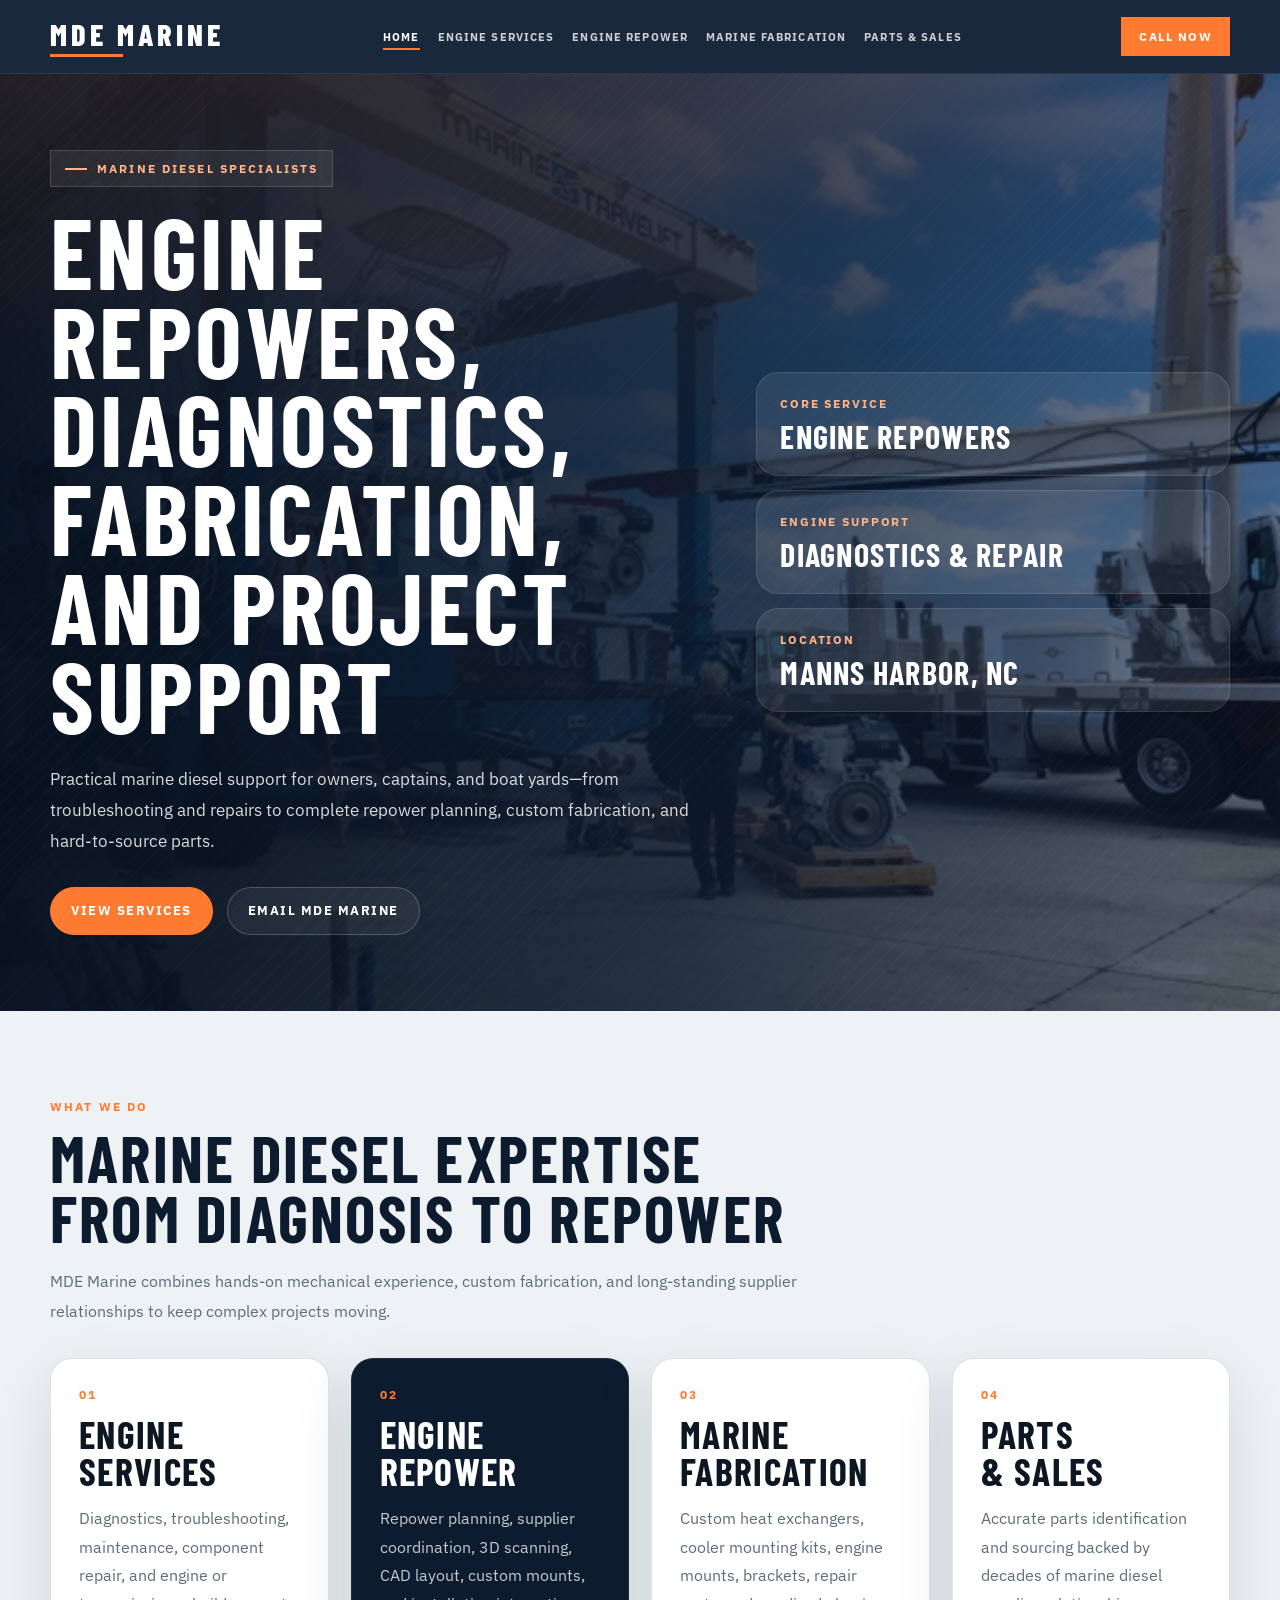
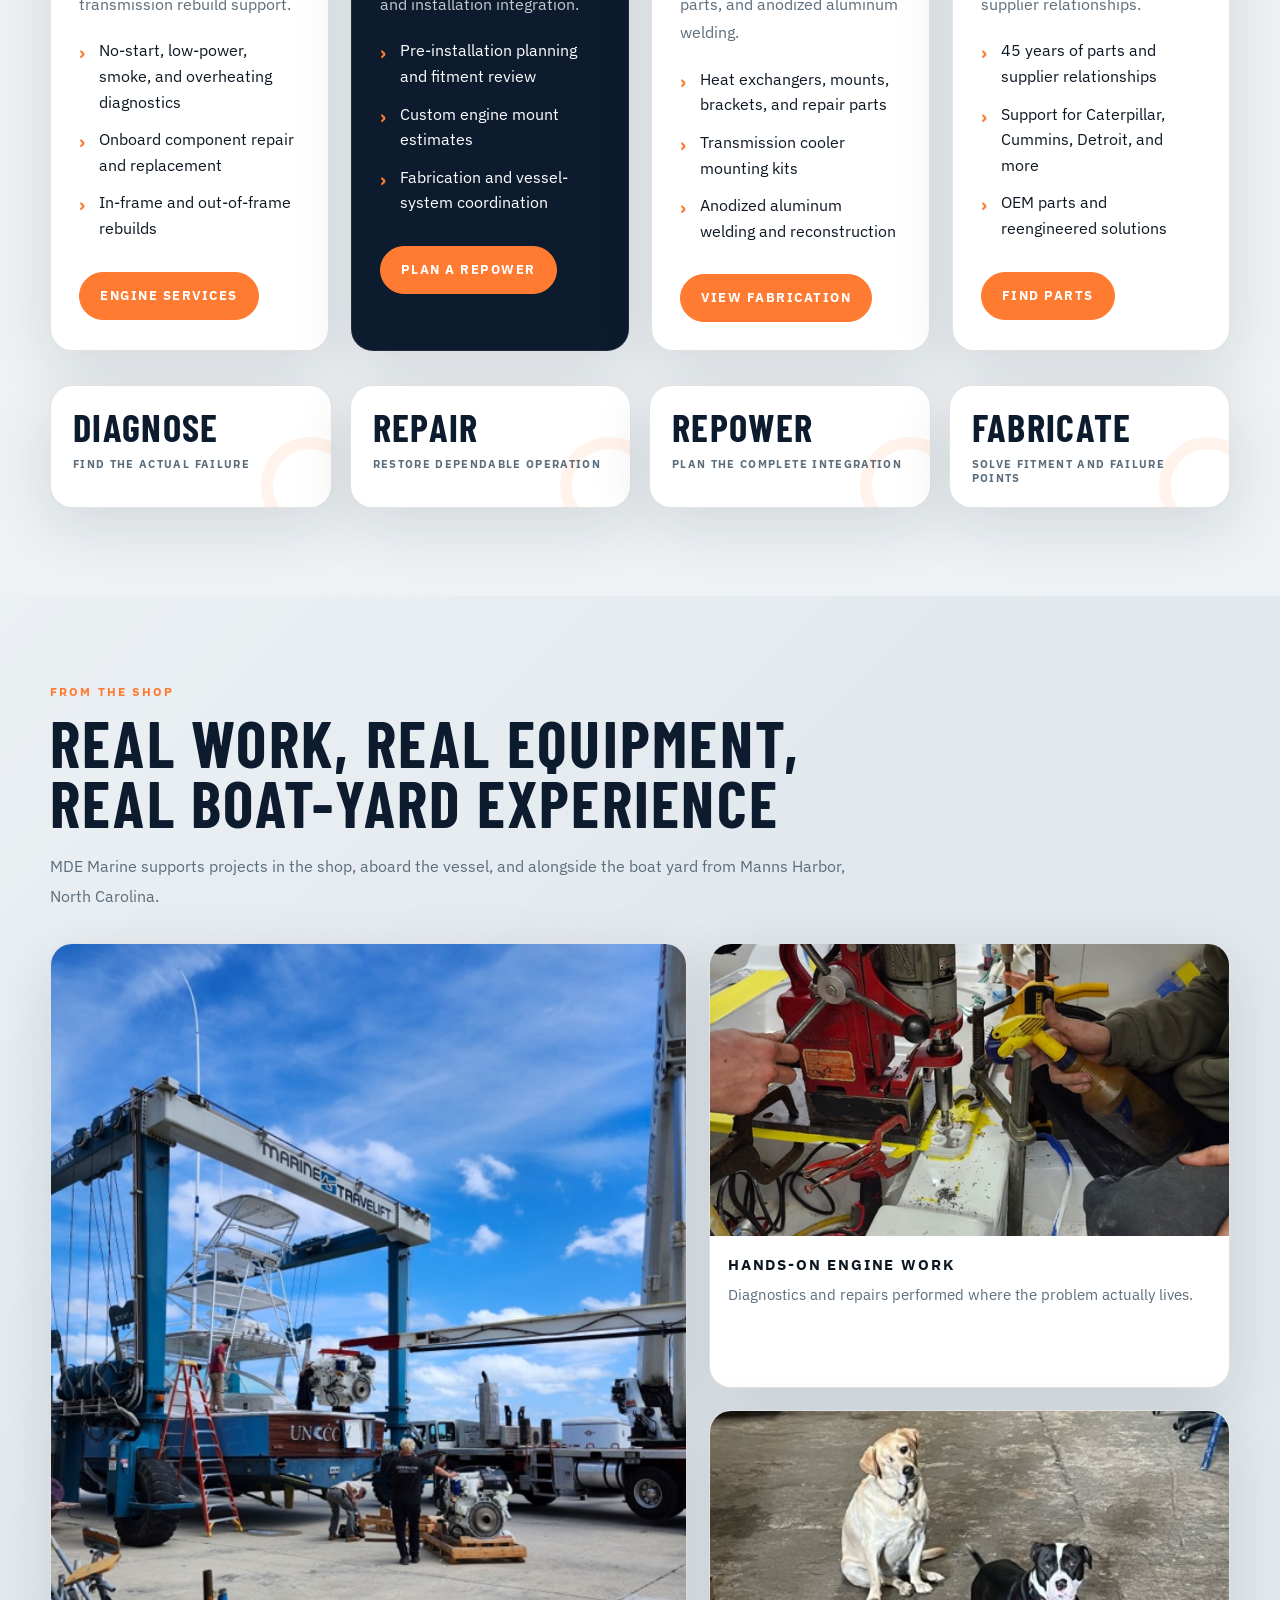
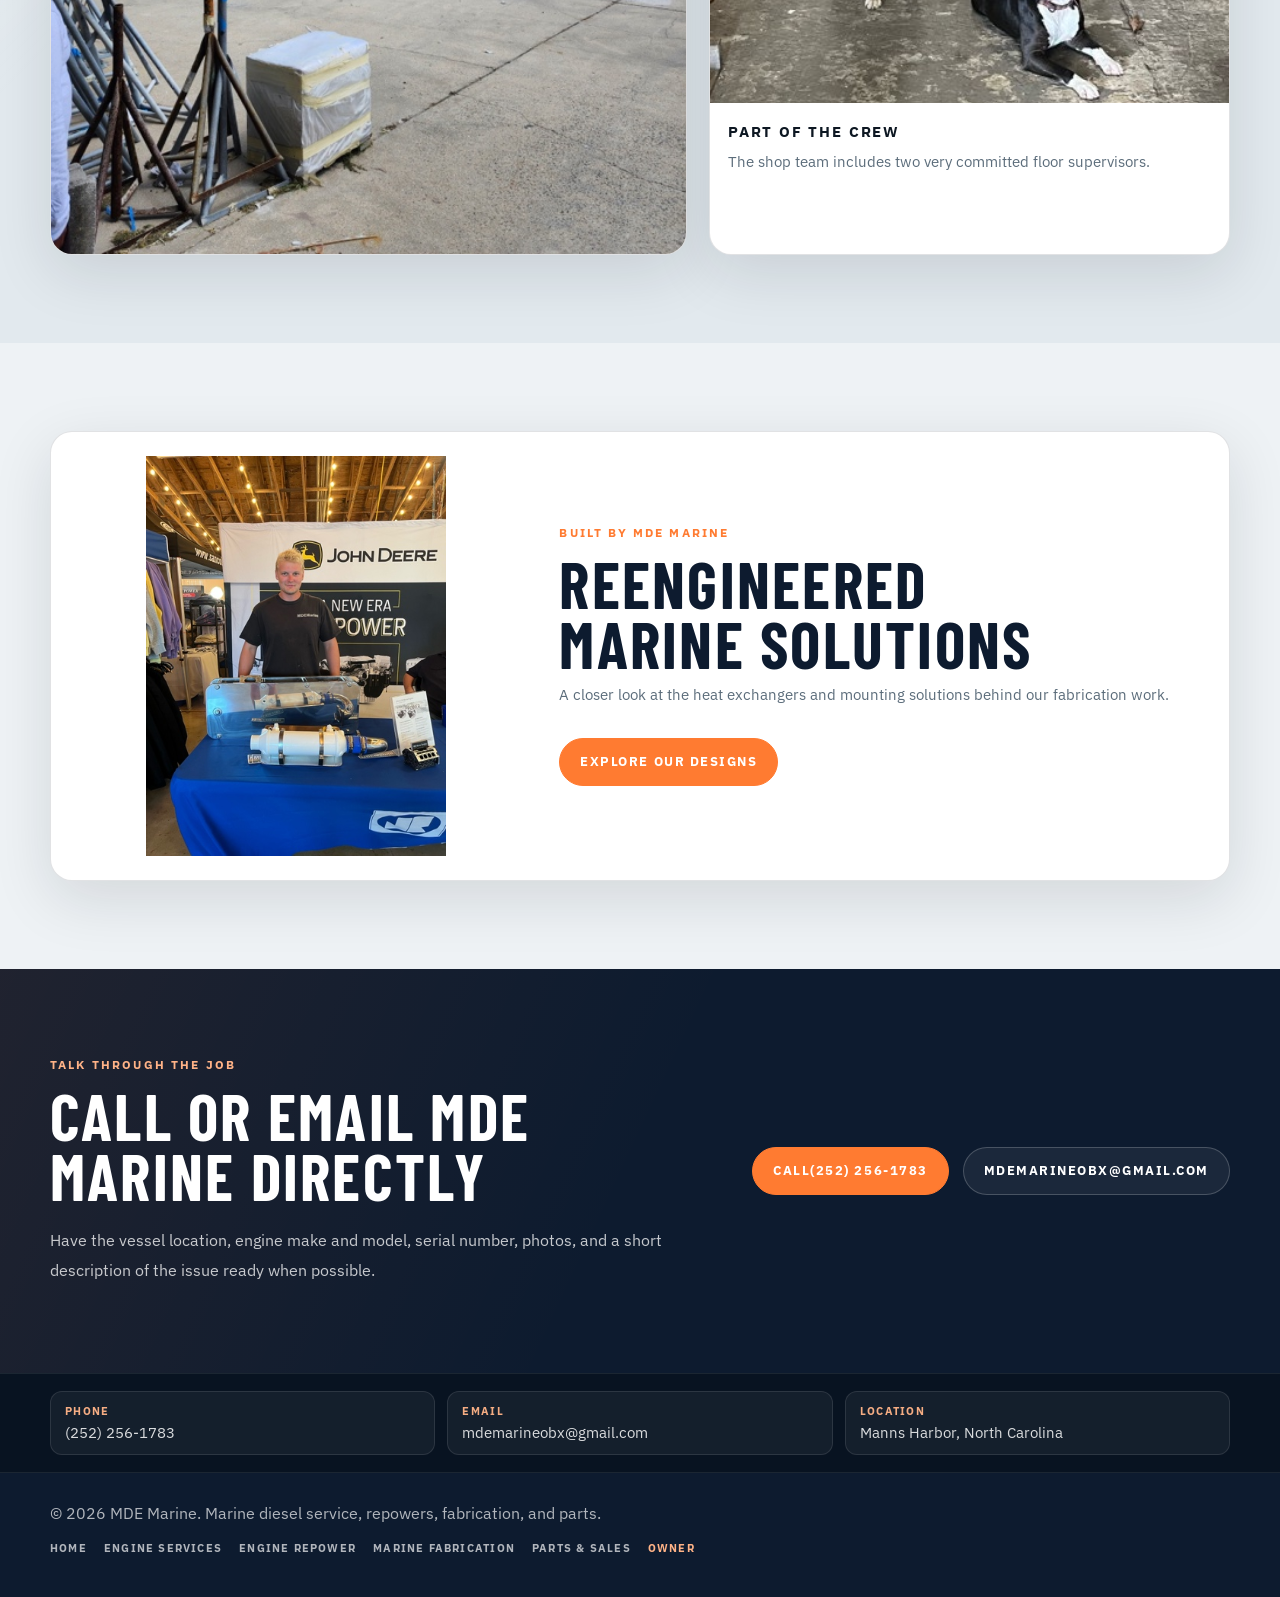
==== commit c81a04f5: "Apply MDE Marine website revision 2 photos and copy" ====
--- a/index.html
+++ b/index.html
@@ -152,7 +152,7 @@
                 <ul class="card-list" data-bind-list="home.services.3.list">
                   <li>45 years of parts and supplier relationships</li>
                   <li>Support for Caterpillar, Cummins, Detroit, and more</li>
-                  <li>OEM and practical aftermarket options</li>
+                  <li>OEM parts and reengineered solutions</li>
                 </ul>
                 <div class="inline-actions">
                   <a class="btn" data-bind-href="home.services.3.href" href="./parts-sales.html">Find Parts</a>
@@ -236,6 +236,32 @@
           </div>
         </section>
 
+        <section class="page-section">
+          <div class="container">
+            <article class="gallery-card gallery-feature">
+              <div class="photo-turn">
+                <img
+                  data-bind="home.gallery.items.3.image"
+                  src="./assets/mde/home-mde-product-showcase.jpg"
+                  alt="MDE Marine representative displaying custom heat exchangers and cooler mounting solutions"
+                  width="525"
+                  height="394"
+                  loading="lazy"
+                  decoding="async"
+                />
+              </div>
+              <div class="gallery-copy">
+                <div class="section-kicker">Built by MDE Marine</div>
+                <h2 class="section-title" data-bind="home.gallery.items.3.title">Reengineered marine solutions</h2>
+                <p data-bind="home.gallery.items.3.copy">A closer look at the heat exchangers and mounting solutions behind our fabrication work.</p>
+                <div class="inline-actions">
+                  <a class="btn" href="./marine-fabrication.html#product-details">Explore Our Designs</a>
+                </div>
+              </div>
+            </article>
+          </div>
+        </section>
+
         <section id="contact" class="page-section contact-section">
           <div class="container contact-cta">
             <div>
--- a/styles.css
+++ b/styles.css
@@ -691,6 +691,12 @@
   object-fit: cover;
 }
 
+.page-hero-media--portrait {
+  width: min(100%, 420px);
+  aspect-ratio: 3 / 4;
+  justify-self: end;
+}
+
 .split {
   display: grid;
   grid-template-columns: 0.92fr 1.08fr;
@@ -750,6 +756,11 @@
   aspect-ratio: 4 / 3;
   object-fit: cover;
   transition: transform 420ms ease, filter 420ms ease;
+}
+
+.project-photo--portrait img {
+  object-fit: contain;
+  background: var(--navy);
 }
 
 .project-photo:hover img {
@@ -773,6 +784,90 @@
   backdrop-filter: blur(8px);
 }
 
+.page-hero-media--contain img,
+.project-photo--contain img {
+  object-fit: contain;
+}
+
+.project-photo--contain:hover img {
+  transform: none;
+}
+
+/* Display the supplied landscape files upright without resampling the photos. */
+.photo-turn {
+  position: relative;
+  width: 100%;
+  aspect-ratio: 3 / 4;
+  overflow: hidden;
+  background: var(--navy);
+}
+
+.photo-turn img,
+.project-photo:hover .photo-turn img {
+  position: absolute;
+  top: 50%;
+  left: 50%;
+  width: calc(100% * 4 / 3);
+  height: calc(100% * 3 / 4);
+  max-width: none;
+  min-height: 0;
+  aspect-ratio: auto;
+  object-fit: contain;
+  transform: translate(-50%, -50%) rotate(90deg);
+}
+
+.project-photo--rotated figcaption {
+  position: static;
+  margin: 14px;
+}
+
+.gallery-feature {
+  display: grid;
+  grid-template-columns: minmax(0, 0.8fr) minmax(0, 1.2fr);
+  gap: 24px;
+  align-items: center;
+  padding: 24px;
+}
+
+.gallery-feature .photo-turn {
+  max-width: 300px;
+  justify-self: center;
+}
+
+.gallery-subsection {
+  margin-top: 48px;
+}
+
+.detail-photo-grid {
+  display: grid;
+  grid-template-columns: repeat(2, minmax(0, 1fr));
+  gap: 18px;
+  margin-top: 24px;
+}
+
+.detail-photo {
+  min-width: 0;
+  margin: 0;
+}
+
+.detail-photo-single {
+  margin-top: 24px;
+}
+
+.detail-photo img {
+  display: block;
+  width: 100%;
+  height: auto;
+  border: 1px solid var(--line);
+}
+
+.detail-photo figcaption {
+  margin-top: 10px;
+  color: var(--muted);
+  font-size: 0.82rem;
+  line-height: 1.5;
+}
+
 .product-details {
   color: #fff;
   background:
@@ -975,6 +1070,10 @@
     min-height: auto;
   }
 
+  .page-hero-media--portrait {
+    justify-self: center;
+  }
+
   .hero-panel {
     grid-template-columns: repeat(3, minmax(0, 1fr));
   }
@@ -1073,7 +1172,9 @@
   .grid-2,
   .stat-strip,
   .contact-grid,
-  .product-detail-grid {
+  .product-detail-grid,
+  .gallery-feature,
+  .detail-photo-grid {
     grid-template-columns: 1fr;
   }
 
